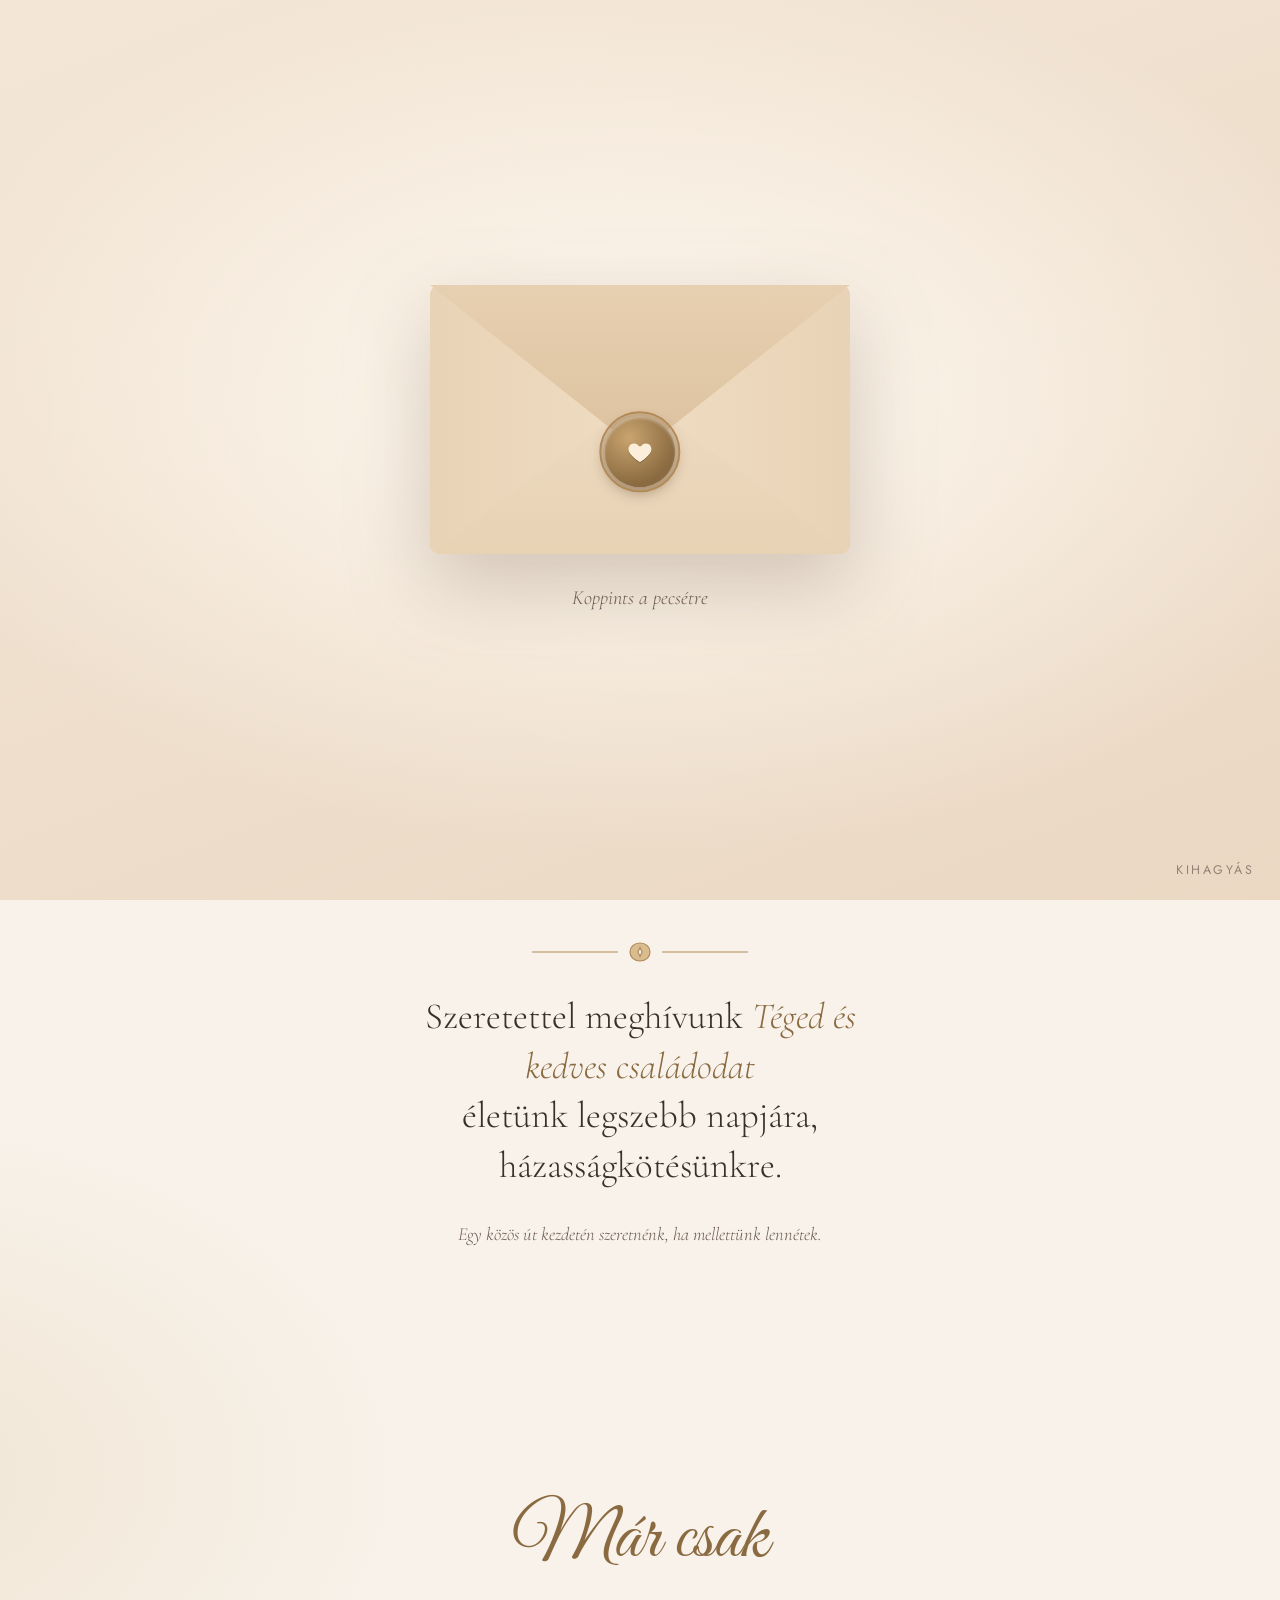
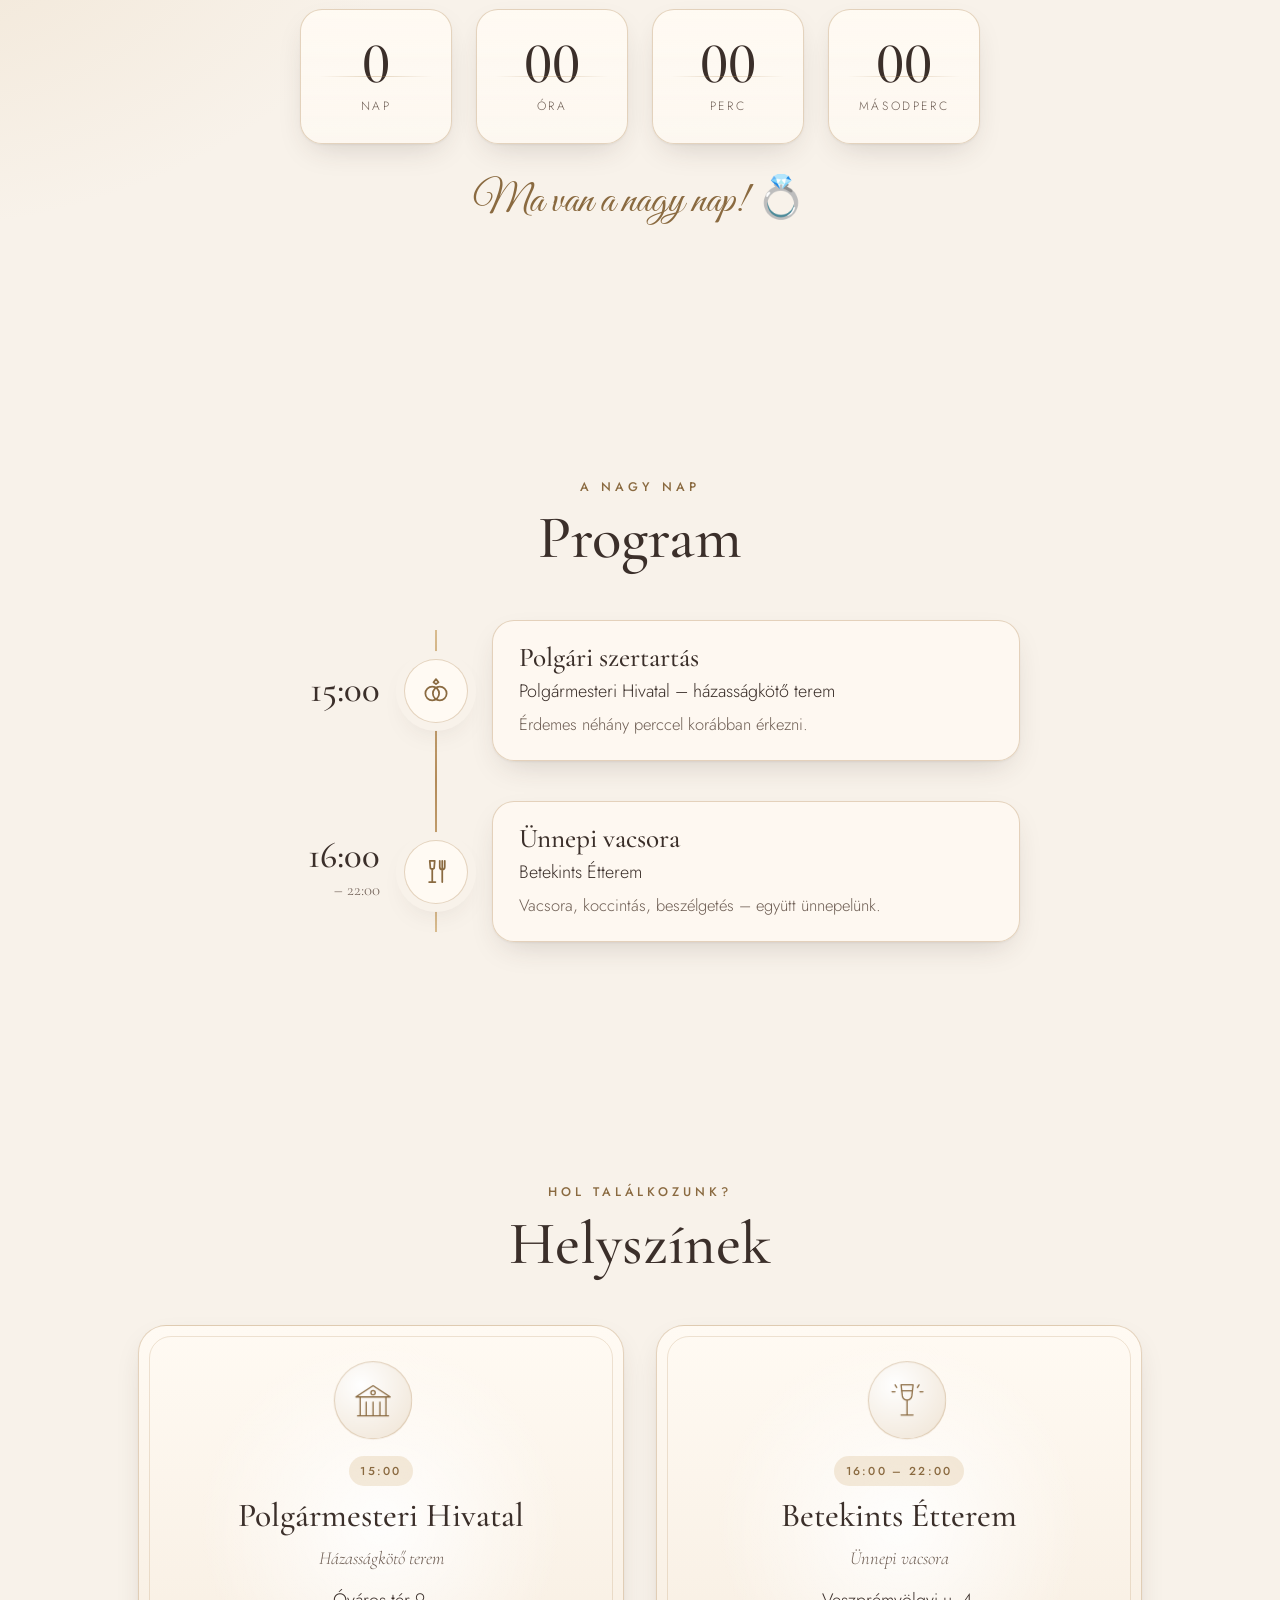
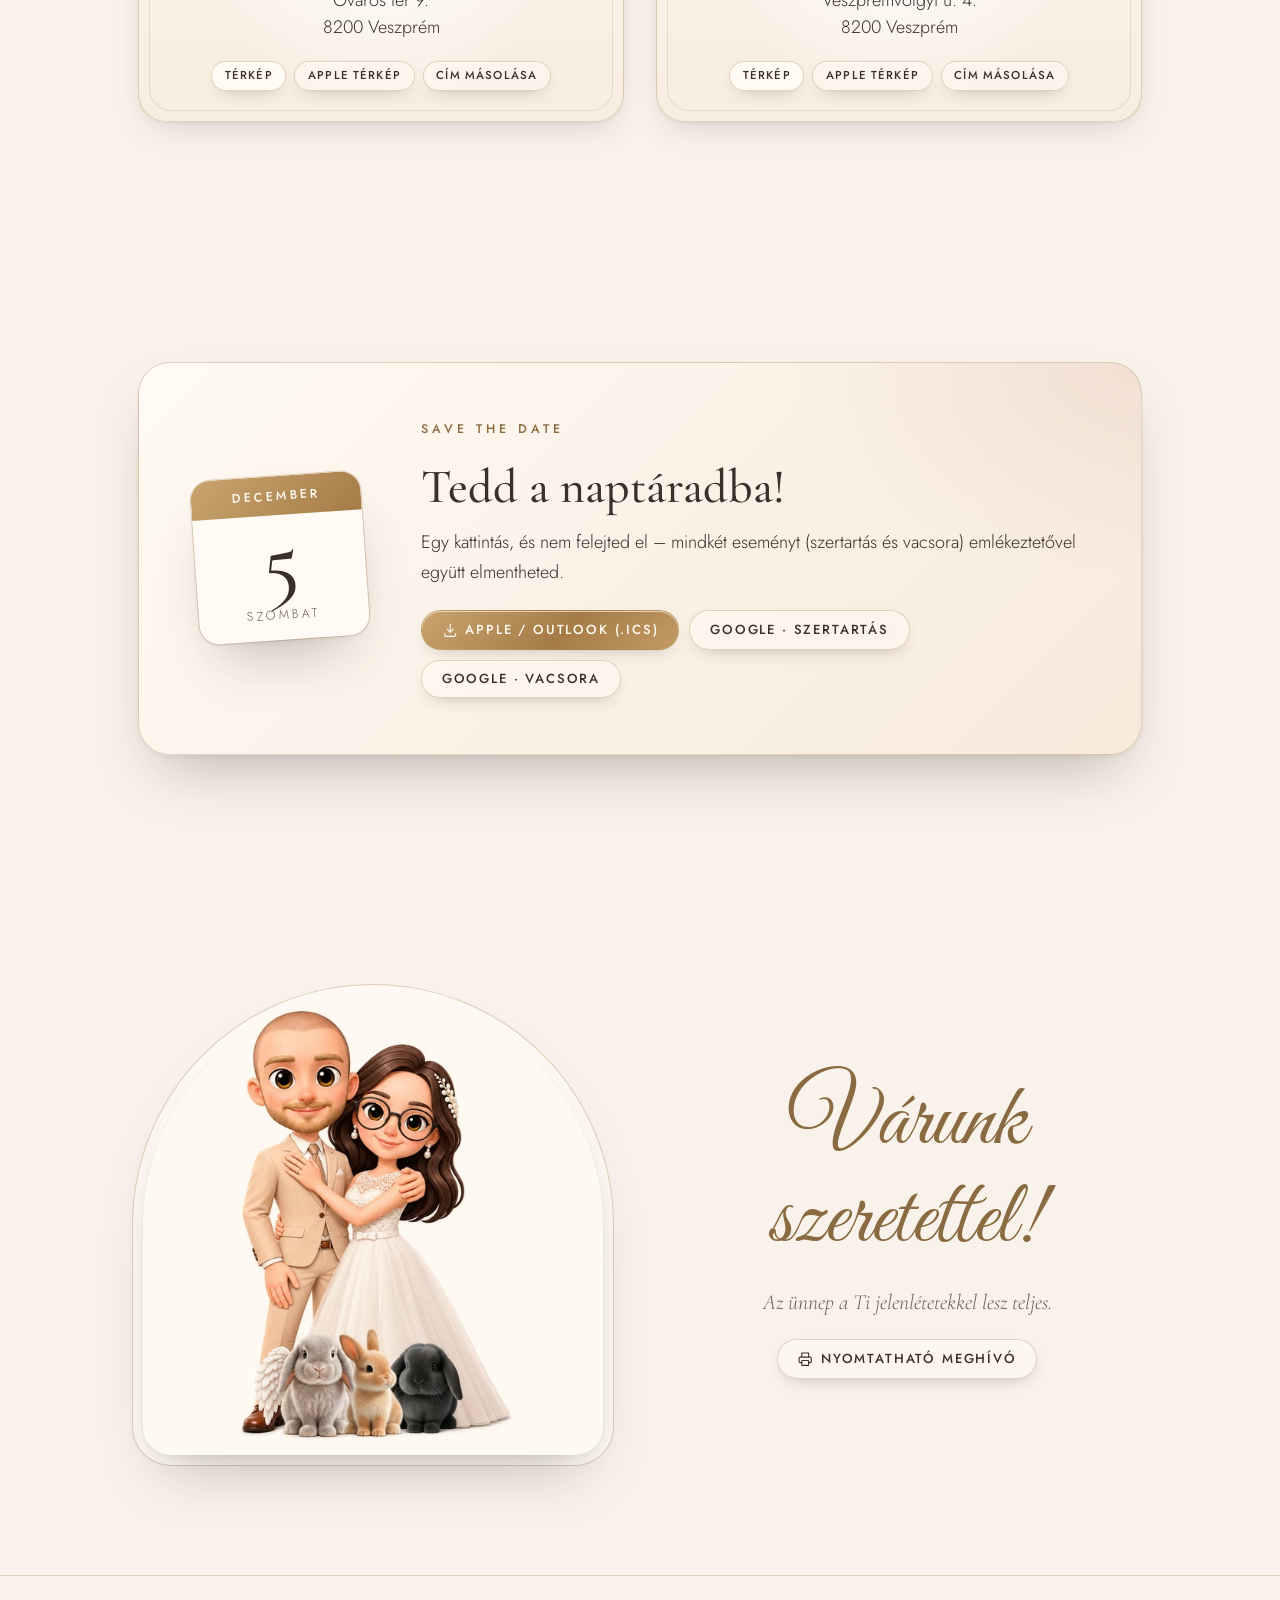
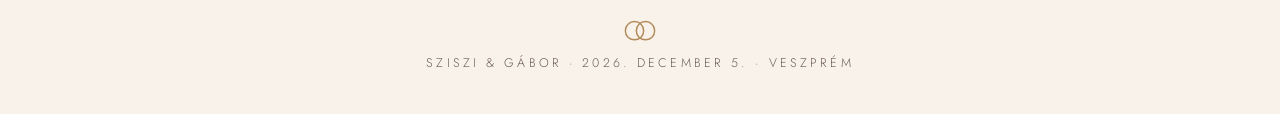
==== index.html @ d84accd1 "Nevek betűinek levágása javítva, gólya eltávolítva, új alcím a meghívó szöveg alatt Co-Authored-By: " ====
<!doctype html>
<html lang="hu">
<head>
  <meta charset="utf-8">
  <meta name="viewport" content="width=device-width, initial-scale=1, viewport-fit=cover">
  <title>Sziszi &amp; Gábor · Esküvő · 2026. december 5.</title>
  <meta name="description" content="Sziszi és Gábor összeházasodik! 2026. december 5., 15:00 · Veszprém, Polgármesteri Hivatal – utána vacsora a Betekints Étteremben.">
  <meta name="theme-color" content="#f8f2ea">
  <meta name="color-scheme" content="light">

  <!-- Link-előnézet (Messenger, WhatsApp, Viber…) -->
  <meta property="og:type" content="website">
  <meta property="og:locale" content="hu_HU">
  <meta property="og:title" content="Sziszi &amp; Gábor · Összeházasodunk! · 2026. december 5.">
  <meta property="og:description" content="15:00 polgári szertartás Veszprémben, 16:00-tól vacsora a Betekints Étteremben.">
  <meta property="og:url" content="https://95gabor.github.io/wedding/">
  <meta property="og:image" content="https://95gabor.github.io/wedding/assets/img/og-image.jpg">
  <meta property="og:image:width" content="1200">
  <meta property="og:image:height" content="630">
  <meta name="twitter:card" content="summary_large_image">

  <link rel="icon" href="assets/img/favicon.svg" type="image/svg+xml">
  <link rel="preconnect" href="https://fonts.googleapis.com">
  <link rel="preconnect" href="https://fonts.gstatic.com" crossorigin>
  <link rel="stylesheet" href="https://fonts.googleapis.com/css2?family=Cormorant+Garamond:ital,wght@0,400;0,500;0,600;1,400;1,500&family=Great+Vibes&family=Jost:wght@300;400;500&display=swap">
  <link rel="preload" as="image" type="image/avif" imagesrcset="assets/img/couple-480.avif 480w, assets/img/couple-900.avif 900w" imagesizes="(max-width: 800px) 70vw, 420px">
  <script>
    /* korai osztályok: villanásmentes intró */
    (() => {
      const d = document.documentElement;
      d.classList.add("js");
      let seen = null;
      try { seen = sessionStorage.getItem("intro-seen"); } catch {}
      const skip = seen || location.hash || new URLSearchParams(location.search).has("nointro") ||
        matchMedia("(prefers-reduced-motion: reduce)").matches;
      if (!skip) d.classList.add("show-intro");
    })();
  </script>
  <link rel="stylesheet" href="assets/css/style.css">
  <script src="assets/js/main.js" defer></script>
</head>
<body>
  <a class="skip-link" href="#main">Ugrás a tartalomra</a>

  <!-- ============ Boríték-intró ============ -->
  <div class="envelope-intro" id="intro" aria-hidden="true">
    <div class="envelope">
      <div class="envelope__back"></div>
      <div class="envelope__letter">
        <span class="envelope__letter-kicker">Meghívó</span>
        <span class="envelope__letter-date">2026 · 12 · 05</span>
      </div>
      <div class="envelope__front"></div>
      <div class="envelope__flap"></div>
      <button class="envelope__seal" type="button" id="open-envelope" tabindex="-1">
        <svg viewBox="0 0 24 24" aria-hidden="true"><path d="M12 21s-7.5-4.6-9.6-9.2C.9 8.4 3 4.5 6.7 4.5c2.2 0 3.6 1.2 4.3 2.4h2c.7-1.2 2.1-2.4 4.3-2.4 3.7 0 5.8 3.9 4.3 7.3C19.5 16.4 12 21 12 21z"/></svg>
        <span class="sr-only">Meghívó megnyitása</span>
      </button>
    </div>
    <p class="envelope-intro__hint">Koppints a pecsétre</p>
    <button class="envelope-intro__skip" type="button" id="skip-intro" tabindex="-1">Kihagyás</button>
  </div>

  <canvas class="snow" id="snow" aria-hidden="true"></canvas>

  <header class="topbar" id="topbar">
    <a class="topbar__brand" href="#top" aria-label="Vissza a tetejére">
      <svg viewBox="0 0 48 32" aria-hidden="true"><circle cx="18" cy="16" r="10"/><circle cx="30" cy="16" r="10"/></svg>
    </a>
    <nav class="topbar__nav" aria-label="Fő navigáció">
      <a href="#program">Program</a>
      <a href="#helyszinek">Helyszínek</a>
      <a href="#naptar">Naptár</a>
      <a href="nyomtathato.html" class="topbar__print">Nyomtatható</a>
    </nav>
  </header>

  <main id="main">
    <!-- ============ Hero ============ -->
    <section class="hero" id="top">
      <div class="hero__glow" aria-hidden="true"></div>
      <div class="hero__text">
        <p class="eyebrow hero__in" style="--d:0">Összeházasodunk!</p>
        <h1 class="hero__names">
          <span class="hero__name hero__in" style="--d:1">Sziszi</span>
          <span class="hero__amp hero__in" style="--d:2">&amp;</span>
          <span class="hero__name hero__in" style="--d:3">Gábor</span>
        </h1>
        <div class="hero__date hero__in" style="--d:4">
          <span>szombat</span>
          <strong>2026. december 5.</strong>
          <span>15:00 · Veszprém</span>
        </div>
        <div class="hero__actions hero__in" style="--d:5">
          <a class="btn btn--gold" href="#naptar">
            <svg viewBox="0 0 24 24" aria-hidden="true"><rect x="3" y="5" width="18" height="16" rx="2"/><path d="M3 10h18M8 3v4M16 3v4"/></svg>
            Naptárba
          </a>
          <a class="btn btn--ghost" href="#program">Részletek</a>
        </div>
      </div>
      <figure class="hero__art hero__in" style="--d:2">
        <div class="hero__halo" aria-hidden="true"></div>
        <picture>
          <source type="image/avif" srcset="assets/img/couple-480.avif 480w, assets/img/couple-900.avif 900w" sizes="(max-width: 800px) 70vw, 420px">
          <img src="assets/img/couple-480.webp" srcset="assets/img/couple-480.webp 480w, assets/img/couple-900.webp 900w" sizes="(max-width: 800px) 70vw, 420px" width="900" height="1415" alt="Sziszi és Gábor rajzolt alakja, egymást átölelve" fetchpriority="high">
        </picture>
      </figure>
      <a class="hero__scroll" href="#meghivo" aria-label="Görgess lejjebb"><span></span></a>
    </section>

    <!-- ============ Meghívó szöveg ============ -->
    <section class="section invite" id="meghivo">
      <div class="ornament reveal" aria-hidden="true">
        <svg viewBox="0 0 220 24"><path d="M2 12h86M132 12h86"/><path d="M110 3c-6 0-10 4-10 9s4 9 10 9 10-4 10-9-4-9-10-9zm0 4.5 2 4.5-2 4.5-2-4.5z"/></svg>
      </div>
      <p class="invite__lead reveal">
        Szeretettel meghívunk <em>Téged és kedves családodat</em><br>
        életünk legszebb napjára, házasságkötésünkre.
      </p>
      <p class="invite__quote reveal">Egy közös út kezdetén szeretnénk, ha mellettünk lennétek.</p>
    </section>

    <!-- ============ Visszaszámláló ============ -->
    <section class="section countdown-wrap" aria-labelledby="countdown-title">
      <h2 class="section__title reveal" id="countdown-title"><span class="script">Már csak</span></h2>
      <div class="countdown reveal" id="countdown" data-target="2026-12-05T15:00:00+01:00" role="timer" aria-live="off">
        <div class="countdown__unit"><span class="countdown__num" data-unit="days">--</span><span class="countdown__label">nap</span></div>
        <div class="countdown__unit"><span class="countdown__num" data-unit="hours">--</span><span class="countdown__label">óra</span></div>
        <div class="countdown__unit"><span class="countdown__num" data-unit="minutes">--</span><span class="countdown__label">perc</span></div>
        <div class="countdown__unit"><span class="countdown__num" data-unit="seconds">--</span><span class="countdown__label">másodperc</span></div>
      </div>
      <p class="countdown__done" id="countdown-done" hidden>Ma van a nagy nap! 💍</p>
    </section>

    <!-- ============ Program ============ -->
    <section class="section program" id="program" aria-labelledby="program-title">
      <p class="eyebrow reveal">A nagy nap</p>
      <h2 class="section__title reveal" id="program-title">Program</h2>

      <ol class="timeline">
        <li class="timeline__item reveal">
          <div class="timeline__time"><span>15:00</span></div>
          <div class="timeline__dot" aria-hidden="true">
            <svg viewBox="0 0 24 24"><circle cx="9" cy="14" r="5.5"/><circle cx="15" cy="14" r="5.5"/><path d="m10 5 2-2.5L14 5l-2 1.5z"/></svg>
          </div>
          <div class="timeline__card">
            <h3>Polgári szertartás</h3>
            <p>Polgármesteri Hivatal – házasságkötő terem</p>
            <p class="muted">Érdemes néhány perccel korábban érkezni.</p>
          </div>
        </li>
        <li class="timeline__item reveal">
          <div class="timeline__time"><span>16:00</span><small>– 22:00</small></div>
          <div class="timeline__dot" aria-hidden="true">
            <svg viewBox="0 0 24 24"><path d="M7 3h4l-.5 6a2.5 2.5 0 0 1-3 0zM9 9.5V20M6.5 20h5M17 3v17M15 3v5a2 2 0 0 0 4 0V3"/></svg>
          </div>
          <div class="timeline__card">
            <h3>Ünnepi vacsora</h3>
            <p>Betekints Étterem</p>
            <p class="muted">Vacsora, koccintás, beszélgetés – együtt ünnepelünk.</p>
          </div>
        </li>
      </ol>
    </section>

    <!-- ============ Helyszínek ============ -->
    <section class="section venues" id="helyszinek" aria-labelledby="venues-title">
      <p class="eyebrow reveal">Hol találkozunk?</p>
      <h2 class="section__title reveal" id="venues-title">Helyszínek</h2>

      <div class="venues__grid">
        <article class="venue reveal tilt">
          <div class="venue__icon" aria-hidden="true">
            <svg viewBox="0 0 48 48"><path d="M6 42h36M9 42V20M39 42V20M4 20 24 7l20 13zM16 42V26M24 42V26M32 42V26"/><circle cx="24" cy="15" r="2.5"/></svg>
          </div>
          <span class="venue__badge">15:00</span>
          <h3>Polgármesteri Hivatal</h3>
          <p class="venue__sub">Házasságkötő terem</p>
          <address>Óváros tér 9.<br>8200 Veszprém</address>
          <div class="venue__actions">
            <a class="btn btn--small" href="https://www.google.com/maps/search/?api=1&amp;query=Veszpr%C3%A9m%20Polg%C3%A1rmesteri%20Hivatal%2C%20%C3%93v%C3%A1ros%20t%C3%A9r%209" target="_blank" rel="noopener">Térkép</a>
            <a class="btn btn--small btn--ghost" href="https://maps.apple.com/?q=Polg%C3%A1rmesteri%20Hivatal&amp;address=%C3%93v%C3%A1ros%20t%C3%A9r%209%2C%208200%20Veszpr%C3%A9m" target="_blank" rel="noopener">Apple Térkép</a>
            <button class="btn btn--small btn--ghost copy" type="button" data-copy="Óváros tér 9., 8200 Veszprém">Cím másolása</button>
          </div>
        </article>

        <article class="venue reveal tilt">
          <div class="venue__icon" aria-hidden="true">
            <svg viewBox="0 0 48 48"><path d="M17 6h14l-1.5 13a5.6 5.6 0 0 1-11 0zM24 24.5V40M17 41h14"/><path d="M18.4 13h11.2"/><path d="M36 9l2-3M39 14h3.5M10 14H6.5M12 9l-2-3"/></svg>
          </div>
          <span class="venue__badge">16:00 – 22:00</span>
          <h3>Betekints Étterem</h3>
          <p class="venue__sub">Ünnepi vacsora</p>
          <address>Veszprémvölgyi u. 4.<br>8200 Veszprém</address>
          <div class="venue__actions">
            <a class="btn btn--small" href="https://www.google.com/maps/search/?api=1&amp;query=Betekints%20%C3%89tterem%2C%20Veszpr%C3%A9mv%C3%B6lgyi%20u.%204%2C%20Veszpr%C3%A9m" target="_blank" rel="noopener">Térkép</a>
            <a class="btn btn--small btn--ghost" href="https://maps.apple.com/?q=Betekints%20%C3%89tterem&amp;address=Veszpr%C3%A9mv%C3%B6lgyi%20u.%204%2C%208200%20Veszpr%C3%A9m" target="_blank" rel="noopener">Apple Térkép</a>
            <button class="btn btn--small btn--ghost copy" type="button" data-copy="Veszprémvölgyi u. 4., 8200 Veszprém">Cím másolása</button>
          </div>
        </article>
      </div>
    </section>

    <!-- ============ Naptár ============ -->
    <section class="section calendar" id="naptar" aria-labelledby="cal-title">
      <div class="calendar__card reveal">
        <div class="calendar__date" aria-hidden="true">
          <span class="calendar__month">December</span>
          <span class="calendar__day">5</span>
          <span class="calendar__weekday">szombat</span>
        </div>
        <div class="calendar__body">
          <p class="eyebrow">Save the date</p>
          <h2 class="section__title" id="cal-title">Tedd a naptáradba!</h2>
          <p>Egy kattintás, és nem felejted el – mindkét eseményt (szertartás és vacsora) emlékeztetővel együtt elmentheted.</p>
          <div class="calendar__actions">
            <a class="btn btn--gold" href="eskuvo.ics" download="eskuvo-2026-12-05.ics">
              <svg viewBox="0 0 24 24" aria-hidden="true"><path d="M12 3v12m0 0-4.5-4.5M12 15l4.5-4.5M4 17v2a2 2 0 0 0 2 2h12a2 2 0 0 0 2-2v-2"/></svg>
              Apple / Outlook (.ics)
            </a>
            <a class="btn btn--ghost" target="_blank" rel="noopener" href="https://calendar.google.com/calendar/render?action=TEMPLATE&amp;text=Sziszi+%26+G%C3%A1bor+esk%C3%BCv%C5%91je+%E2%80%93+polg%C3%A1ri+szertart%C3%A1s&amp;dates=20261205T140000Z%2F20261205T150000Z&amp;location=Polg%C3%A1rmesteri+Hivatal+%E2%80%93+h%C3%A1zass%C3%A1gk%C3%B6t%C5%91+terem%2C+%C3%93v%C3%A1ros+t%C3%A9r+9.%2C+8200+Veszpr%C3%A9m&amp;details=Polg%C3%A1ri+szertart%C3%A1s+a+veszpr%C3%A9mi+Polg%C3%A1rmesteri+Hivatal+h%C3%A1zass%C3%A1gk%C3%B6t%C5%91+term%C3%A9ben.+Ut%C3%A1na+vacsora+a+Betekints+%C3%89tteremben.&amp;ctz=Europe%2FBudapest">
              Google · szertartás
            </a>
            <a class="btn btn--ghost" target="_blank" rel="noopener" href="https://calendar.google.com/calendar/render?action=TEMPLATE&amp;text=Sziszi+%26+G%C3%A1bor+esk%C3%BCv%C5%91je+%E2%80%93+vacsora+%28Betekints+%C3%89tterem%29&amp;dates=20261205T150000Z%2F20261205T210000Z&amp;location=Betekints+%C3%89tterem%2C+Veszpr%C3%A9mv%C3%B6lgyi+u.+4.%2C+8200+Veszpr%C3%A9m&amp;details=%C3%9Cnnepi+vacsora+16%3A00-t%C3%B3l+22%3A00-ig.&amp;ctz=Europe%2FBudapest">
              Google · vacsora
            </a>
          </div>
        </div>
      </div>
    </section>

    <!-- ============ Zárás ============ -->
    <section class="section closing" aria-labelledby="closing-title">
      <figure class="closing__art reveal">
        <picture>
          <source type="image/avif" srcset="assets/img/family-600.avif 600w, assets/img/family-1000.avif 1000w" sizes="(max-width: 700px) 86vw, 460px">
          <img src="assets/img/family-600.webp" srcset="assets/img/family-600.webp 600w, assets/img/family-1000.webp 1000w" sizes="(max-width: 700px) 86vw, 460px" width="1000" height="1000" alt="Sziszi és Gábor a nyuszikkal" loading="lazy">
        </picture>
      </figure>
      <div class="closing__text">
        <h2 class="closing__title reveal" id="closing-title"><span class="script">Várunk szeretettel!</span></h2>
        <p class="reveal">Az ünnep a Ti jelenlétetekkel lesz teljes.</p>
        <a class="btn btn--ghost reveal" href="nyomtathato.html">
          <svg viewBox="0 0 24 24" aria-hidden="true"><path d="M7 9V3h10v6M7 17H5a2 2 0 0 1-2-2v-4a2 2 0 0 1 2-2h14a2 2 0 0 1 2 2v4a2 2 0 0 1-2 2h-2"/><rect x="7" y="14" width="10" height="7" rx="1"/></svg>
          Nyomtatható meghívó
        </a>
      </div>
    </section>
  </main>

  <footer class="footer">
    <svg viewBox="0 0 48 32" aria-hidden="true"><circle cx="18" cy="16" r="10"/><circle cx="30" cy="16" r="10"/></svg>
    <p>Sziszi &amp; Gábor · 2026. december 5. · Veszprém</p>
  </footer>

  <div class="toast" id="toast" role="status" aria-live="polite"></div>
</body>
</html>
---- assets/css/style.css ----
/* ==========================================================================
   Esküvői meghívó – fő stíluslap
   ========================================================================== */

@view-transition { navigation: auto; }

:root {
  --paper: #f8f2ea;
  --paper-2: #fffaf3;
  --paper-3: #efe3d3;
  --ink: #3b2f2a;
  --ink-soft: #6e5e54;
  --gold: #b38b59;
  --gold-2: #d9bc8f;
  --gold-deep: #8a6a40;
  --blush: #ecd3c6;
  --sage: #7d927f;
  --line: color-mix(in oklab, var(--gold) 35%, transparent);
  --shadow: 0 1px 2px rgb(59 47 42 / .06), 0 12px 32px -12px rgb(59 47 42 / .22);
  --shadow-lg: 0 2px 4px rgb(59 47 42 / .05), 0 30px 60px -24px rgb(59 47 42 / .35);

  --font-serif: "Cormorant Garamond", "Cormorant", Georgia, "Times New Roman", serif;
  --font-script: "Great Vibes", "Segoe Script", cursive;
  --font-sans: "Jost", system-ui, -apple-system, "Segoe UI", sans-serif;

  --ease: cubic-bezier(.22, 1, .36, 1);
  --ease-spring: cubic-bezier(.34, 1.56, .64, 1);
  --radius: 22px;
  --gutter: clamp(16px, 5vw, 48px);

  color-scheme: light;
}

*, *::before, *::after { box-sizing: border-box; }

html {
  scroll-behavior: smooth;
  overflow-x: clip;
  scroll-padding-top: 80px;
  -webkit-text-size-adjust: 100%;
  text-size-adjust: 100%;
}

body {
  margin: 0;
  min-height: 100svh;
  background:
    radial-gradient(1200px 700px at 85% -10%, rgb(236 211 198 / .55), transparent 60%),
    radial-gradient(900px 600px at -10% 30%, rgb(217 188 143 / .25), transparent 60%),
    var(--paper);
  color: var(--ink);
  font-family: var(--font-sans);
  font-weight: 300;
  font-size: clamp(1rem, .95rem + .25vw, 1.125rem);
  line-height: 1.65;
  overflow-x: clip;
  -webkit-font-smoothing: antialiased;
}

/* finom papírtextúra */
body::before {
  content: "";
  position: fixed;
  inset: 0;
  z-index: 0;
  pointer-events: none;
  opacity: .35;
  background-image: url("data:image/svg+xml,%3Csvg xmlns='http://www.w3.org/2000/svg' width='160' height='160'%3E%3Cfilter id='n'%3E%3CfeTurbulence type='fractalNoise' baseFrequency='.8' numOctaves='3' stitchTiles='stitch'/%3E%3CfeColorMatrix values='0 0 0 0 .55 0 0 0 0 .45 0 0 0 0 .35 0 0 0 .08 0'/%3E%3C/filter%3E%3Crect width='100%25' height='100%25' filter='url(%23n)'/%3E%3C/svg%3E");
}

img { display: block; max-width: 100%; height: auto; }
svg { display: block; }
a { color: inherit; }
h1, h2, h3 { font-family: var(--font-serif); font-weight: 500; line-height: 1.1; margin: 0; text-wrap: balance; }
p { margin: 0; text-wrap: pretty; }
address { font-style: normal; }

.sr-only {
  position: absolute; width: 1px; height: 1px; padding: 0; margin: -1px;
  overflow: hidden; clip: rect(0 0 0 0); white-space: nowrap; border: 0;
}

.skip-link {
  position: fixed; left: 16px; top: -60px; z-index: 100;
  padding: .6em 1em; border-radius: 999px;
  background: var(--ink); color: var(--paper); text-decoration: none;
  transition: top .3s var(--ease);
}
.skip-link:focus { top: 16px; }

:focus-visible { outline: 2px solid var(--gold); outline-offset: 3px; border-radius: 6px; }

::selection { background: var(--blush); color: var(--ink); }

main, .footer { position: relative; z-index: 1; }

.eyebrow {
  font-family: var(--font-sans);
  font-weight: 500;
  font-size: .78rem;
  letter-spacing: .32em;
  text-transform: uppercase;
  color: var(--gold-deep);
}

.script { font-family: var(--font-script); font-weight: 400; }

.muted { color: var(--ink-soft); font-size: .92em; }

/* ---------- Gombok ---------- */
.btn {
  --bg: var(--paper-2);
  --fg: var(--ink);
  --bd: var(--line);
  position: relative;
  isolation: isolate;
  display: inline-flex;
  align-items: center;
  justify-content: center;
  gap: .55em;
  padding: .85em 1.5em;
  border-radius: 999px;
  border: 1px solid var(--bd);
  background: var(--bg);
  color: var(--fg);
  font: 500 .82rem/1 var(--font-sans);
  letter-spacing: .14em;
  text-transform: uppercase;
  text-decoration: none;
  cursor: pointer;
  overflow: hidden;
  box-shadow: 0 1px 0 rgb(255 255 255 / .6) inset, 0 6px 18px -10px rgb(59 47 42 / .45);
  transition: transform .45s var(--ease), box-shadow .45s var(--ease), background-color .3s, color .3s, border-color .3s;
  -webkit-tap-highlight-color: transparent;
}
.btn svg { width: 1.25em; height: 1.25em; fill: none; stroke: currentColor; stroke-width: 1.6; stroke-linecap: round; stroke-linejoin: round; }
.btn::after { /* fényvillanás */
  content: "";
  position: absolute; inset: 0; z-index: -1;
  background: linear-gradient(110deg, transparent 30%, rgb(255 255 255 / .65) 50%, transparent 70%);
  translate: -110% 0;
  transition: translate .8s var(--ease);
}
.btn:hover { transform: translateY(-2px); box-shadow: 0 1px 0 rgb(255 255 255 / .6) inset, 0 14px 28px -12px rgb(59 47 42 / .5); }
.btn:hover::after { translate: 110% 0; }
.btn:active { transform: translateY(0) scale(.98); }

.btn--gold {
  --bg: linear-gradient(135deg, #c9a46f, #a57c47 55%, #c29a63);
  --fg: #fffaf2;
  --bd: transparent;
  background: var(--bg);
}
.btn--ghost { --bg: rgb(255 250 243 / .55); backdrop-filter: blur(6px); }
.btn--small { padding: .7em 1.1em; font-size: .72rem; letter-spacing: .1em; }

/* ==========================================================================
   Boríték-intró
   ========================================================================== */
.envelope-intro { display: none; }

.show-intro .envelope-intro {
  position: fixed;
  inset: 0;
  z-index: 50;
  display: grid;
  place-items: center;
  align-content: center;
  gap: 28px;
  padding: 24px;
  background:
    radial-gradient(60% 50% at 50% 45%, rgb(255 250 243 / 1), transparent),
    linear-gradient(160deg, #f3e6d6, #ead8c3);
  transition: opacity .9s var(--ease), visibility .9s, scale .9s var(--ease);
}
.show-intro body { overflow: hidden; }
.intro-done .envelope-intro { opacity: 0; visibility: hidden; scale: 1.08; pointer-events: none; }
.intro-done body { overflow: auto; }

.envelope {
  --w: min(84vw, 420px);
  --h: calc(var(--w) * .64);
  position: relative;
  width: var(--w);
  height: var(--h);
  perspective: 1200px;
  animation: envelope-float 4s ease-in-out infinite;
  filter: drop-shadow(0 30px 40px rgb(90 64 40 / .25));
}
.envelope > * { position: absolute; inset: 0; }

.envelope__back { background: linear-gradient(#e4cdb0, #dcc19f); border-radius: 10px; }

.envelope__letter {
  inset: 8px 14px auto;
  height: calc(var(--h) - 16px);
  border-radius: 6px;
  background: var(--paper-2);
  display: grid;
  place-content: center;
  text-align: center;
  gap: 4px;
  box-shadow: 0 0 0 1px var(--line) inset, 0 0 0 7px var(--paper-2) inset, 0 0 0 8px var(--line) inset;
  transition: transform 1s var(--ease) .55s;
  z-index: 1;
}
.envelope__letter-kicker { font-family: var(--font-script); font-size: calc(var(--w) * .12); color: var(--gold-deep); line-height: 1; }
.envelope__letter-date { font: 500 .7rem/1 var(--font-sans); letter-spacing: .35em; color: var(--ink-soft); }

.envelope__front {
  z-index: 2;
  border-radius: 10px;
  clip-path: polygon(0 0, 50% 58%, 100% 0, 100% 100%, 0 100%);
  background: linear-gradient(90deg, #e9d3b6, #efdcc2 50%, #e9d3b6);
}
.envelope__front::after {
  content: "";
  position: absolute; inset: 0;
  border-radius: 10px;
  clip-path: polygon(0 100%, 50% 42%, 100% 100%);
  background: linear-gradient(#f1e0c8, #e8d2b4);
}

.envelope__flap {
  z-index: 3;
  height: 62%;
  transform-origin: top center;
  clip-path: polygon(0 0, 100% 0, 50% 100%);
  background: linear-gradient(#e7d0b1, #dcc19e);
  transition: transform .8s var(--ease), z-index 0s .4s;
}

.envelope__seal {
  position: absolute;
  inset: auto;
  z-index: 4;
  left: 50%;
  top: 62%;
  width: calc(var(--w) * .17);
  aspect-ratio: 1;
  translate: -50% -50%;
  border: 0;
  border-radius: 50%;
  display: grid;
  place-items: center;
  cursor: pointer;
  background: radial-gradient(circle at 35% 30%, #c9a46f, #8a6a40 70%);
  box-shadow: 0 0 0 4px rgb(138 106 64 / .25), 0 6px 14px rgb(60 40 20 / .35), inset 0 2px 3px rgb(255 255 255 / .35);
  transition: transform .5s var(--ease-spring), opacity .4s;
  animation: seal-pulse 2.4s ease-in-out infinite;
}
.envelope__seal svg { width: 46%; fill: #fbeedb; filter: drop-shadow(0 1px 0 rgb(0 0 0 / .25)); }
.envelope__seal:hover { transform: scale(1.08) rotate(-6deg); }

.envelope-intro__hint {
  font-family: var(--font-serif);
  font-style: italic;
  font-size: 1.25rem;
  color: var(--ink-soft);
  animation: hint 2.4s ease-in-out infinite;
}
.envelope-intro__skip {
  position: absolute; right: 20px; bottom: max(20px, env(safe-area-inset-bottom));
  border: 0; background: none; cursor: pointer;
  font: 400 .78rem var(--font-sans); letter-spacing: .2em; text-transform: uppercase;
  color: var(--ink-soft); opacity: .7;
}
.envelope-intro__skip:hover { opacity: 1; }

/* nyitás */
.is-opening .envelope { animation: none; }
.is-opening .envelope__seal { opacity: 0; transform: scale(.4) rotate(30deg); }
.is-opening .envelope__flap { transform: rotateX(180deg); z-index: 0; }
.is-opening .envelope__letter { transform: translateY(-58%); }
.is-opening .envelope-intro__hint { opacity: 0; transition: opacity .3s; animation: none; }

@keyframes envelope-float { 50% { translate: 0 -8px; } }
@keyframes seal-pulse { 50% { box-shadow: 0 0 0 10px rgb(138 106 64 / .08), 0 6px 14px rgb(60 40 20 / .35), inset 0 2px 3px rgb(255 255 255 / .35); } }
@keyframes hint { 50% { opacity: .45; } }

/* ==========================================================================
   Hó / aranypor
   ========================================================================== */
.snow {
  position: fixed;
  inset: 0;
  z-index: 0;
  width: 100%;
  height: 100%;
  pointer-events: none;
}

/* ==========================================================================
   Felső sáv
   ========================================================================== */
.topbar {
  position: fixed;
  inset: 0 0 auto;
  z-index: 20;
  display: flex;
  align-items: center;
  justify-content: space-between;
  gap: 16px;
  padding: 14px var(--gutter);
  padding-top: max(14px, env(safe-area-inset-top));
  transition: background-color .5s var(--ease), box-shadow .5s var(--ease), padding .5s var(--ease), translate .5s var(--ease);
}
.topbar.is-scrolled {
  background: rgb(248 242 234 / .78);
  backdrop-filter: blur(14px) saturate(1.2);
  -webkit-backdrop-filter: blur(14px) saturate(1.2);
  box-shadow: 0 1px 0 var(--line);
  padding-block: 10px;
}
.topbar.is-hidden { translate: 0 -110%; }

.topbar__brand svg { width: 40px; fill: none; stroke: var(--gold); stroke-width: 2; transition: transform .6s var(--ease); }
.topbar__brand:hover svg { transform: rotate(-12deg) scale(1.08); }

.topbar__nav { display: flex; gap: clamp(12px, 3vw, 32px); }
.topbar__nav a {
  position: relative;
  font-size: .74rem;
  font-weight: 500;
  letter-spacing: .18em;
  text-transform: uppercase;
  text-decoration: none;
  color: var(--ink-soft);
  padding-block: 6px;
  transition: color .3s;
}
.topbar__nav a::after {
  content: "";
  position: absolute; left: 0; right: 0; bottom: 0;
  height: 1px; background: var(--gold);
  scale: 0 1; transform-origin: right;
  transition: scale .5s var(--ease);
}
.topbar__nav a:hover, .topbar__nav a.is-active { color: var(--ink); }
.topbar__nav a:hover::after, .topbar__nav a.is-active::after { scale: 1 1; transform-origin: left; }
.topbar__print { color: var(--gold-deep) !important; }

/* ==========================================================================
   Hero
   ========================================================================== */
.hero {
  overflow-x: clip;
  position: relative;
  min-height: 100svh;
  display: grid;
  grid-template-columns: 1.05fr .95fr;
  align-items: center;
  gap: clamp(16px, 4vw, 64px);
  padding: 110px var(--gutter) 90px;
  max-width: 1200px;
  margin-inline: auto;
}

.hero__glow {
  position: absolute;
  inset: 10% -10% auto auto;
  width: 60vmax; aspect-ratio: 1;
  border-radius: 50%;
  background: radial-gradient(circle, rgb(255 250 243 / .9), transparent 65%);
  pointer-events: none;
  z-index: -1;
}

.hero__text { text-align: center; display: grid; justify-items: center; gap: 22px; }

.hero__names {
  display: grid;
  justify-items: center;
  font-family: var(--font-script);
  font-weight: 400;
  font-size: clamp(3.4rem, 2.2rem + 6vw, 7.2rem);
  line-height: .95;
  color: var(--ink);
}
.hero__name {
  background: linear-gradient(100deg, var(--ink) 0 40%, var(--gold) 50%, var(--ink) 60% 100%) 0 0 / 300% 100%;
  -webkit-background-clip: text;
  background-clip: text;
  color: transparent;
  padding: .32em .3em .22em;
  margin-block: -.22em -.12em;
}
.intro-done .hero__name, html:not(.show-intro) .hero__name { animation: rise 1.2s var(--ease) both, shimmer 7s ease-in-out 1.8s infinite; animation-delay: calc(var(--d) * 140ms + 150ms), 2.5s; }

.hero__amp {
  font-family: var(--font-serif);
  font-style: italic;
  font-size: .5em;
  color: var(--gold);
  margin-block: -.05em;
}

.hero__date {
  display: grid;
  justify-items: center;
  gap: 2px;
  padding: 14px 28px;
  border-block: 1px solid var(--line);
  font-family: var(--font-serif);
}
.hero__date span { font-size: .78rem; letter-spacing: .32em; text-transform: uppercase; font-family: var(--font-sans); color: var(--ink-soft); }
.hero__date strong { font-weight: 500; font-size: clamp(1.6rem, 1.2rem + 1.4vw, 2.3rem); letter-spacing: .02em; }

.hero__actions { display: flex; flex-wrap: wrap; justify-content: center; gap: 12px; }

.hero__art {
  position: relative;
  margin: 0;
  justify-self: center;
  width: min(100%, 420px);
}
.hero__art img {
  position: relative;
  filter: drop-shadow(0 30px 30px rgb(90 64 40 / .22));
  animation: float 7s ease-in-out infinite;
  transform-origin: 50% 100%;
}
.hero__halo {
  position: absolute;
  inset: 8% -6% 4%;
  border-radius: 999px 999px 40% 40%;
  background:
    radial-gradient(circle at 50% 30%, rgb(255 255 255 / .95), rgb(255 250 243 / 0) 60%),
    conic-gradient(from 180deg, rgb(217 188 143 / .45), rgb(236 211 198 / .5), rgb(217 188 143 / .45));
  filter: blur(18px);
  animation: halo 12s linear infinite;
}

.hero__scroll {
  position: absolute;
  left: 50%; bottom: 26px;
  translate: -50% 0;
  width: 26px; height: 42px;
  border: 1.5px solid var(--gold);
  border-radius: 20px;
  opacity: .8;
}
.hero__scroll span {
  position: absolute; left: 50%; top: 8px;
  width: 3px; height: 8px; margin-left: -1.5px;
  border-radius: 2px; background: var(--gold);
  animation: scroll-dot 2s var(--ease) infinite;
}

/* belépő animáció */
.hero__in { animation: rise 1.2s var(--ease) both; animation-delay: calc(var(--d) * 140ms + 150ms); }
.show-intro:not(.intro-done) .hero__in { animation-play-state: paused; }

@keyframes rise { from { opacity: 0; translate: 0 34px; filter: blur(8px); } }
@keyframes shimmer { 0%, 70% { background-position: 100% 0; } 100% { background-position: 0 0; } }
@keyframes float { 50% { transform: translateY(-12px) rotate(.6deg); } }
@keyframes halo { to { rotate: 360deg; } }
@keyframes scroll-dot { 0% { opacity: 0; translate: 0 0; } 30% { opacity: 1; } 100% { opacity: 0; translate: 0 14px; } }

/* ==========================================================================
   Szekciók
   ========================================================================== */
.section {
  position: relative;
  max-width: 1100px;
  margin-inline: auto;
  padding: clamp(64px, 10vw, 120px) var(--gutter);
  text-align: center;
}
.section__title { font-size: clamp(2.3rem, 1.6rem + 3vw, 3.8rem); margin-top: 8px; }
.section__title .script { font-size: 1.25em; color: var(--gold-deep); }

/* görgetésre megjelenés */
.js .reveal {
  opacity: 0;
  translate: 0 40px;
  filter: blur(6px);
  transition: opacity 1s var(--ease), translate 1.1s var(--ease), filter 1s var(--ease);
  transition-delay: var(--rd, 0ms);
}
.js .reveal.is-visible { opacity: 1; translate: 0 0; filter: none; }
.js .venue.reveal { transition: transform .6s var(--ease), box-shadow .6s var(--ease), opacity 1s var(--ease) var(--rd, 0ms), translate 1.1s var(--ease) var(--rd, 0ms), filter 1s var(--ease) var(--rd, 0ms); }

/* ---------- Meghívó szöveg ---------- */
.invite { display: grid; justify-items: center; gap: 28px; padding-top: 40px; }
.ornament svg { width: min(220px, 60vw); fill: none; stroke: var(--gold); stroke-width: 1.2; }
.ornament svg path:last-child { fill: var(--gold-2); }
.js .ornament path:first-child { stroke-dasharray: 220; stroke-dashoffset: 220; transition: stroke-dashoffset 2s var(--ease) .2s; }
.js .ornament.is-visible path:first-child { stroke-dashoffset: 0; }
.invite__lead {
  max-width: 34ch;
  font-family: var(--font-serif);
  font-size: clamp(1.5rem, 1.1rem + 1.6vw, 2.3rem);
  line-height: 1.35;
}
.invite__lead em { color: var(--gold-deep); }
.invite__quote { font-family: var(--font-serif); font-style: italic; font-size: 1.15rem; color: var(--ink-soft); }

/* ---------- Visszaszámláló ---------- */
.countdown {
  display: grid;
  grid-template-columns: repeat(4, minmax(0, 1fr));
  gap: clamp(8px, 2.5vw, 24px);
  max-width: 680px;
  margin: 28px auto 0;
}
.countdown__unit {
  position: relative;
  display: grid;
  gap: 4px;
  padding: clamp(14px, 3vw, 26px) 6px;
  border-radius: var(--radius);
  background: linear-gradient(180deg, rgb(255 250 243 / .95), rgb(255 250 243 / .7));
  border: 1px solid var(--line);
  box-shadow: var(--shadow);
  overflow: hidden;
}
.countdown__unit::before {
  content: "";
  position: absolute; left: 12%; right: 12%; top: 50%;
  height: 1px;
  background: linear-gradient(90deg, transparent, var(--line), transparent);
}
.countdown__num {
  font-family: var(--font-serif);
  font-weight: 500;
  font-size: clamp(2rem, 1.2rem + 4vw, 3.6rem);
  line-height: 1;
  font-variant-numeric: tabular-nums lining-nums;
  color: var(--ink);
  display: inline-block;
}
.countdown__num.tick { animation: tick .6s var(--ease); }
.countdown__label { font-size: clamp(.6rem, .55rem + .3vw, .75rem); letter-spacing: .22em; text-transform: uppercase; color: var(--ink-soft); }
.countdown__done { margin-top: 24px; font-family: var(--font-script); font-size: 2.6rem; color: var(--gold-deep); }
@keyframes tick { from { opacity: 0; transform: translateY(-45%) rotateX(70deg); } }

/* ---------- Program / idővonal ---------- */
.timeline {
  --dot: 64px;
  position: relative;
  list-style: none;
  margin: 48px auto 0;
  padding: 0;
  max-width: 760px;
  display: grid;
  gap: 40px;
  text-align: left;
}
.timeline::before {
  content: "";
  position: absolute;
  top: 10px; bottom: 10px;
  left: calc(120px + 24px + var(--dot) / 2);
  width: 2px;
  margin-left: -1px;
  background: linear-gradient(var(--gold-2), var(--gold), var(--gold-2));
  transform-origin: top;
}
@supports (animation-timeline: view()) {
  .timeline::before {
    animation: draw linear both;
    animation-timeline: view();
    animation-range: entry 10% cover 55%;
  }
}
@keyframes draw { from { scale: 1 0; } }

.timeline__item {
  display: grid;
  grid-template-columns: 120px var(--dot) 1fr;
  align-items: center;
  gap: 24px;
}
.timeline__time { text-align: right; font-family: var(--font-serif); }
.timeline__time span { display: block; font-size: 2.3rem; font-weight: 500; line-height: 1; }
.timeline__time small { font-size: 1.05rem; color: var(--ink-soft); }
.timeline__dot {
  position: relative;
  z-index: 1;
  width: var(--dot); aspect-ratio: 1;
  display: grid; place-items: center;
  border-radius: 50%;
  background: var(--paper-2);
  border: 1px solid var(--line);
  box-shadow: 0 0 0 8px var(--paper), var(--shadow);
}
.timeline__dot svg { width: 30px; fill: none; stroke: var(--gold-deep); stroke-width: 1.4; stroke-linecap: round; stroke-linejoin: round; }
.timeline__item.is-visible .timeline__dot { animation: pop .8s var(--ease-spring) .2s both; }
@keyframes pop { from { scale: .3; opacity: 0; } }

.timeline__card {
  padding: 22px 26px;
  border-radius: var(--radius);
  background: rgb(255 250 243 / .85);
  border: 1px solid var(--line);
  box-shadow: var(--shadow);
  display: grid;
  gap: 4px;
  transition: transform .5s var(--ease), box-shadow .5s var(--ease);
}
.timeline__card:hover { transform: translateX(6px); box-shadow: var(--shadow-lg); }
.timeline__card h3 { font-size: 1.7rem; }

/* ---------- Helyszínek ---------- */
.venues__grid {
  display: grid;
  grid-template-columns: repeat(2, minmax(0, 1fr));
  gap: clamp(18px, 3vw, 32px);
  margin-top: 48px;
  perspective: 1000px;
}
.venue {
  --rx: 0deg; --ry: 0deg; --mx: 50%; --my: 50%;
  position: relative;
  display: grid;
  justify-items: center;
  gap: 8px;
  padding: 40px 28px 30px;
  border-radius: calc(var(--radius) + 6px);
  background:
    radial-gradient(400px circle at var(--mx) var(--my), rgb(255 255 255 / .9), transparent 45%),
    linear-gradient(180deg, var(--paper-2), #f7ede0);
  border: 1px solid var(--line);
  box-shadow: var(--shadow);
  transform: rotateX(var(--rx)) rotateY(var(--ry));
  transform-style: preserve-3d;
  transition: transform .6s var(--ease), box-shadow .6s var(--ease), opacity 1s var(--ease), translate 1.1s var(--ease), filter 1s var(--ease);
}
.venue:hover { box-shadow: var(--shadow-lg); }
.venue::before { /* belső keret */
  content: "";
  position: absolute; inset: 10px;
  border-radius: var(--radius);
  border: 1px solid color-mix(in oklab, var(--gold) 22%, transparent);
  pointer-events: none;
}
.venue__icon {
  width: 76px; aspect-ratio: 1;
  display: grid; place-items: center;
  border-radius: 50%;
  background: radial-gradient(circle at 35% 30%, #fff, var(--paper-3));
  box-shadow: inset 0 0 0 1px var(--line);
  margin-bottom: 6px;
  transform: translateZ(30px);
}
.venue__icon svg { width: 40px; fill: none; stroke: var(--gold-deep); stroke-width: 1.5; stroke-linecap: round; stroke-linejoin: round; }
.venue__badge {
  font-size: .72rem; font-weight: 500; letter-spacing: .2em;
  padding: .45em 1em; border-radius: 999px;
  background: color-mix(in oklab, var(--gold-2) 30%, transparent);
  color: var(--gold-deep);
}
.venue h3 { font-size: clamp(1.7rem, 1.4rem + 1vw, 2.1rem); margin-top: 4px; }
.venue__sub { font-family: var(--font-serif); font-style: italic; font-size: 1.15rem; color: var(--ink-soft); }
.venue address { margin: 6px 0 12px; line-height: 1.5; }
.venue__actions { display: flex; flex-wrap: wrap; justify-content: center; gap: 8px; }

/* ---------- Naptár ---------- */
.calendar__card {
  display: grid;
  grid-template-columns: auto 1fr;
  align-items: center;
  gap: clamp(24px, 5vw, 56px);
  padding: clamp(28px, 5vw, 56px);
  border-radius: calc(var(--radius) + 10px);
  text-align: left;
  background:
    radial-gradient(500px 300px at 100% 0%, rgb(236 211 198 / .55), transparent 70%),
    linear-gradient(135deg, var(--paper-2), #f6eadb);
  border: 1px solid var(--line);
  box-shadow: var(--shadow-lg);
}
.calendar__card .section__title { font-size: clamp(2rem, 1.5rem + 2vw, 3rem); }
.calendar__body { display: grid; gap: 14px; }
.calendar__actions { display: flex; flex-wrap: wrap; gap: 10px; margin-top: 8px; }

.calendar__date {
  width: clamp(130px, 18vw, 170px);
  display: grid;
  justify-items: center;
  border-radius: 20px;
  overflow: hidden;
  background: var(--paper-2);
  box-shadow: var(--shadow-lg), 0 0 0 1px var(--line);
  rotate: -4deg;
  transition: rotate .7s var(--ease-spring), scale .7s var(--ease-spring);
}
.calendar__card:hover .calendar__date { rotate: 2deg; scale: 1.04; }
.calendar__month {
  width: 100%; text-align: center;
  padding: 10px 0 8px;
  background: linear-gradient(135deg, #c9a46f, #a57c47);
  color: #fffaf2;
  font-size: .78rem; font-weight: 500; letter-spacing: .25em; text-transform: uppercase;
}
.calendar__day { font-family: var(--font-serif); font-size: clamp(4rem, 3rem + 3vw, 5.6rem); line-height: 1.05; font-weight: 500; }
.calendar__weekday { padding-bottom: 14px; font-size: .78rem; letter-spacing: .25em; text-transform: uppercase; color: var(--ink-soft); }

/* ---------- Zárás ---------- */
.closing {
  display: grid;
  grid-template-columns: 1fr 1fr;
  align-items: center;
  gap: clamp(20px, 5vw, 64px);
}
.closing__art {
  margin: 0;
  justify-self: center;
  width: min(100%, 460px);
  border-radius: 50% 50% 28px 28px;
  overflow: hidden;
  background: var(--paper-2);
  box-shadow: var(--shadow-lg), 0 0 0 10px var(--paper-2), 0 0 0 11px var(--line);
}
.closing__art img { mix-blend-mode: multiply; transition: scale 1.4s var(--ease); }
.closing__art:hover img { scale: 1.04; }
.closing__text { display: grid; justify-items: center; gap: 18px; }
.closing__title { font-size: clamp(3.4rem, 2.4rem + 4vw, 5.6rem); font-weight: 400; color: var(--gold-deep); line-height: 1; }
.closing__text p { font-family: var(--font-serif); font-size: 1.35rem; font-style: italic; color: var(--ink-soft); }

/* ---------- Lábléc ---------- */
.footer {
  display: grid;
  justify-items: center;
  gap: 8px;
  padding: 40px 16px calc(40px + env(safe-area-inset-bottom));
  border-top: 1px solid var(--line);
  font-size: .78rem;
  letter-spacing: .25em;
  text-transform: uppercase;
  color: var(--ink-soft);
}
.footer svg { width: 44px; fill: none; stroke: var(--gold); stroke-width: 1.6; }

/* ---------- Toast ---------- */
.toast {
  position: fixed;
  left: 50%; bottom: max(24px, env(safe-area-inset-bottom));
  z-index: 60;
  translate: -50% 140%;
  padding: .8em 1.4em;
  border-radius: 999px;
  background: var(--ink);
  color: var(--paper);
  font-size: .9rem;
  box-shadow: var(--shadow-lg);
  opacity: 0;
  transition: translate .5s var(--ease-spring), opacity .3s;
  pointer-events: none;
}
.toast.is-shown { translate: -50% 0; opacity: 1; }

/* ==========================================================================
   Nézetváltás (index ⇄ nyomtatható)
   ========================================================================== */
::view-transition-old(root) { animation: vt-out .45s var(--ease) both; }
::view-transition-new(root) { animation: vt-in .6s var(--ease) both; }
@keyframes vt-out { to { opacity: 0; translate: 0 -24px; filter: blur(6px); } }
@keyframes vt-in { from { opacity: 0; translate: 0 24px; filter: blur(6px); } }

/* ==========================================================================
   Reszponzív
   ========================================================================== */
@media (max-width: 860px) {
  .hero {
    grid-template-columns: 1fr;
    padding-top: 96px;
    padding-bottom: 110px;
    gap: 8px;
  }
  .hero__art { width: min(72vw, 340px); order: -1; }
  .hero__glow { inset: 0 -30% auto; width: 120vw; }
  .closing { grid-template-columns: 1fr; }
  .closing__art { width: min(86vw, 420px); }
}

@media (max-width: 720px) {
  .venues__grid { grid-template-columns: 1fr; }
  .calendar__card { grid-template-columns: 1fr; justify-items: center; text-align: center; }
  .calendar__actions { justify-content: center; }
  .timeline { --dot: 52px; gap: 28px; }
  .timeline::before { left: calc(var(--dot) / 2); }
  .timeline__item { grid-template-columns: var(--dot) 1fr; grid-template-rows: auto auto; column-gap: 16px; row-gap: 10px; }
  .timeline__time { grid-column: 2; grid-row: 1; text-align: left; display: flex; align-items: baseline; gap: 8px; }
  .timeline__time span { display: inline; font-size: 2rem; }
  .timeline__dot { grid-column: 1; grid-row: 1 / span 2; align-self: start; }
  .timeline__dot svg { width: 24px; }
  .timeline__card { grid-column: 2; padding: 18px 20px; }
}

@media (max-width: 460px) {
  .topbar__brand { display: none; }
  .topbar { justify-content: center; }
  .topbar__nav { gap: 14px; }
  .topbar__nav a { font-size: .66rem; letter-spacing: .12em; }
  .hero__date { padding-inline: 12px; }
  .btn { padding: .8em 1.2em; letter-spacing: .1em; }
  .countdown__unit { border-radius: 16px; }
  .countdown__label { letter-spacing: .06em; font-size: .58rem; }
}

/* ==========================================================================
   Csökkentett mozgás
   ========================================================================== */
@media (prefers-reduced-motion: reduce) {
  html { scroll-behavior: auto; }
  *, *::before, *::after {
    animation-duration: .01ms !important;
    animation-iteration-count: 1 !important;
    transition-duration: .01ms !important;
  }
  .snow { display: none; }
  @view-transition { navigation: none; }
}
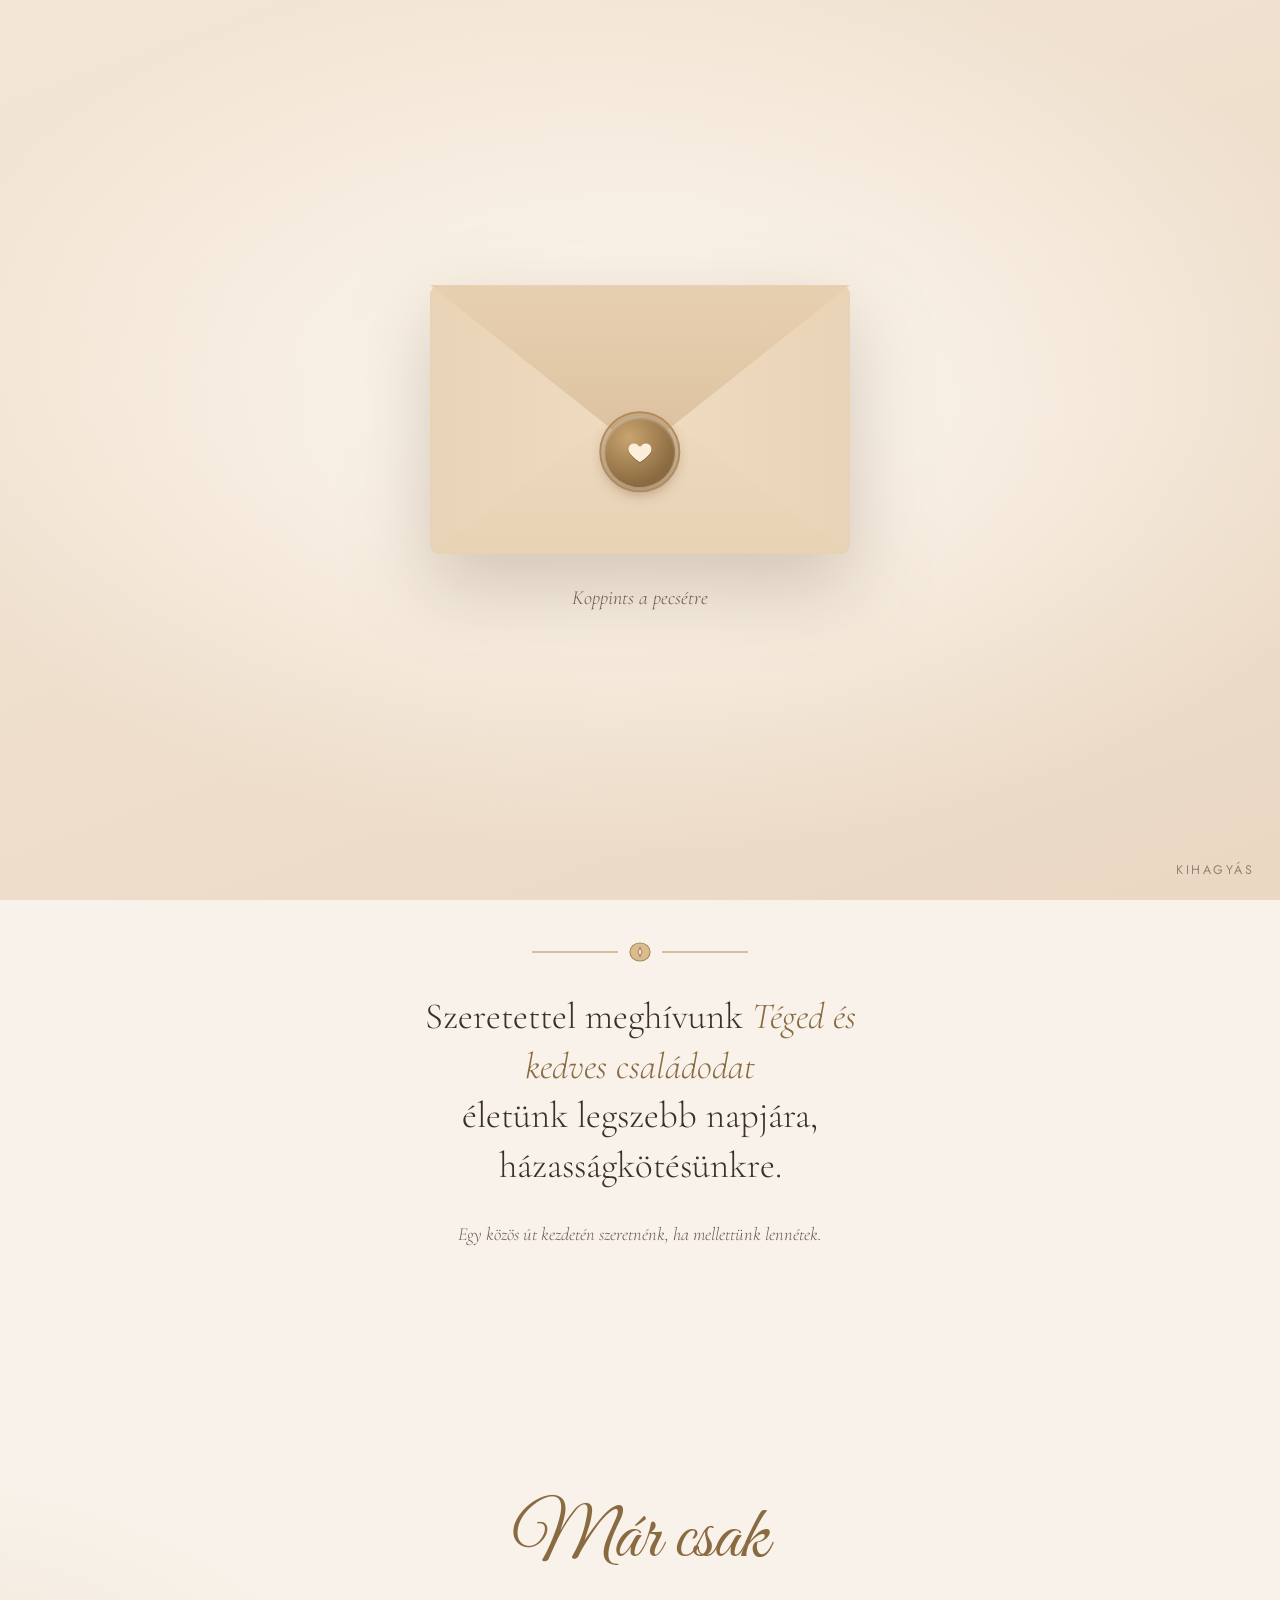
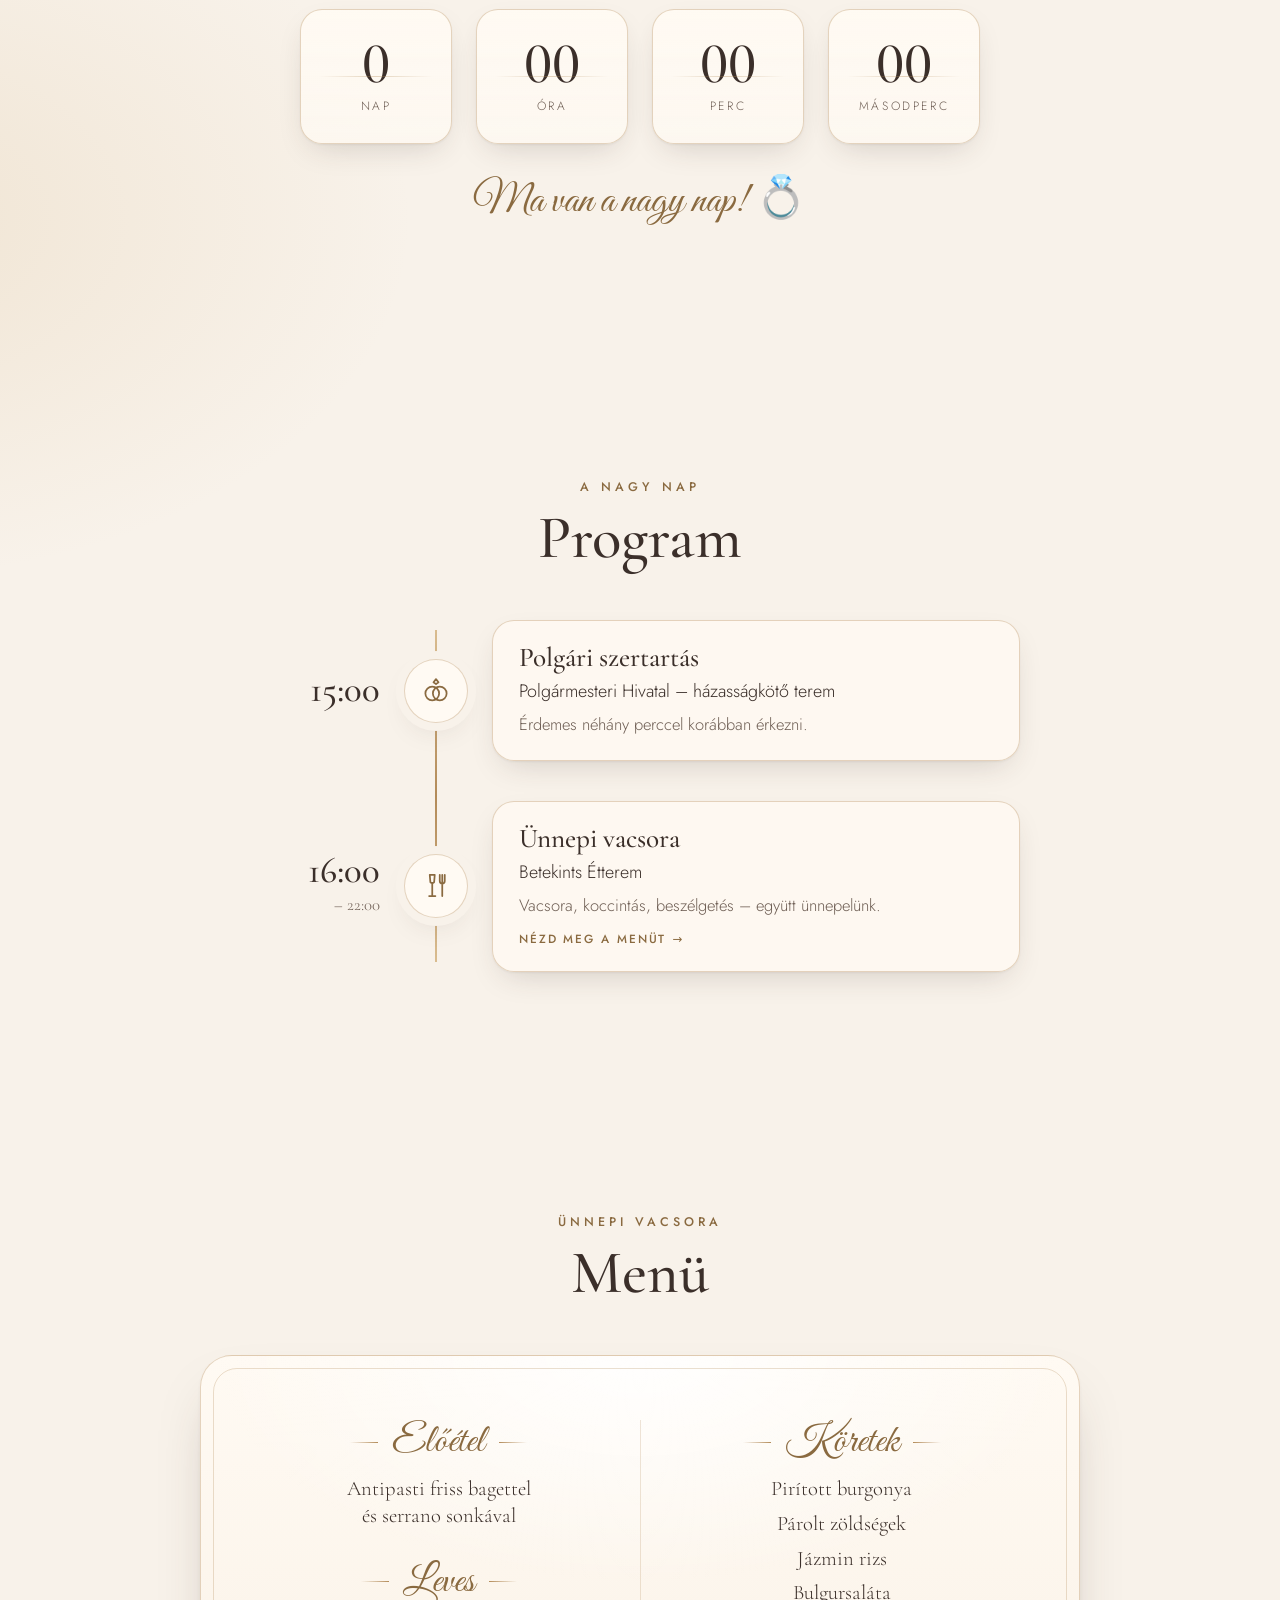
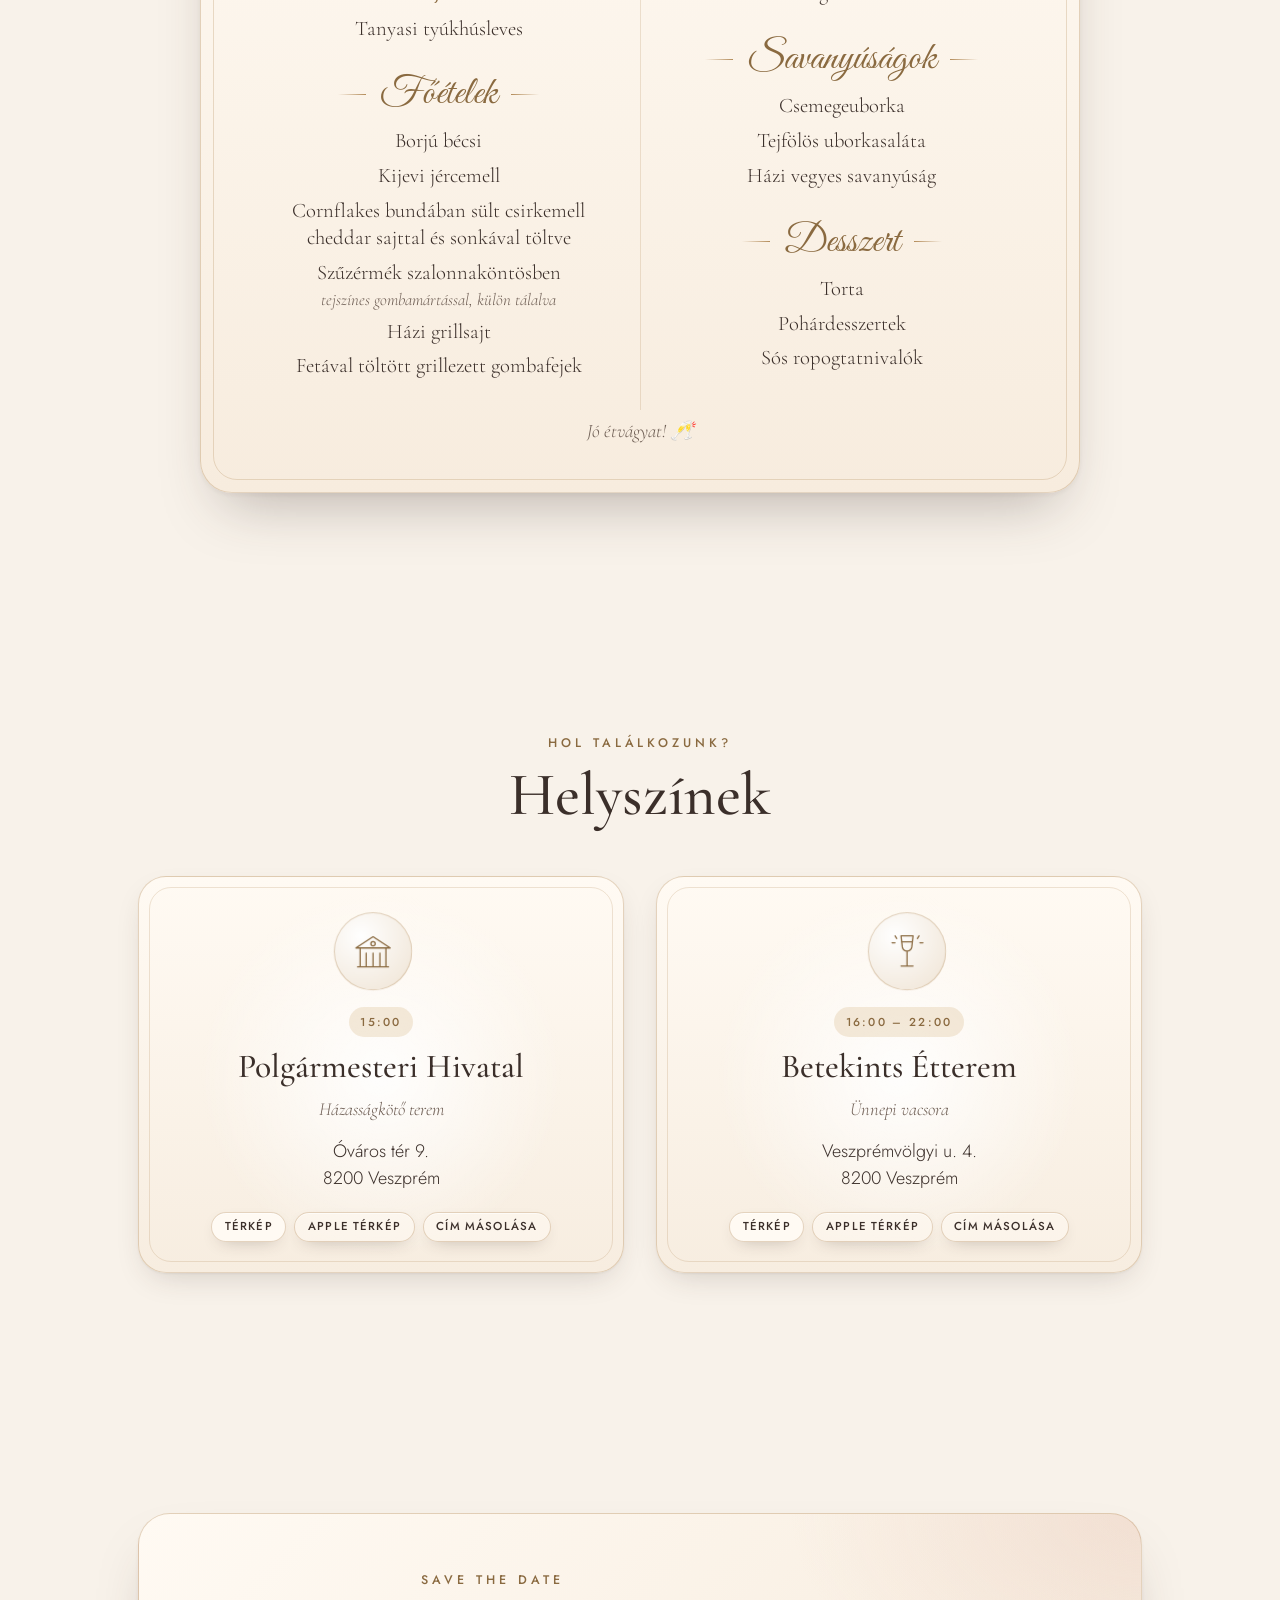
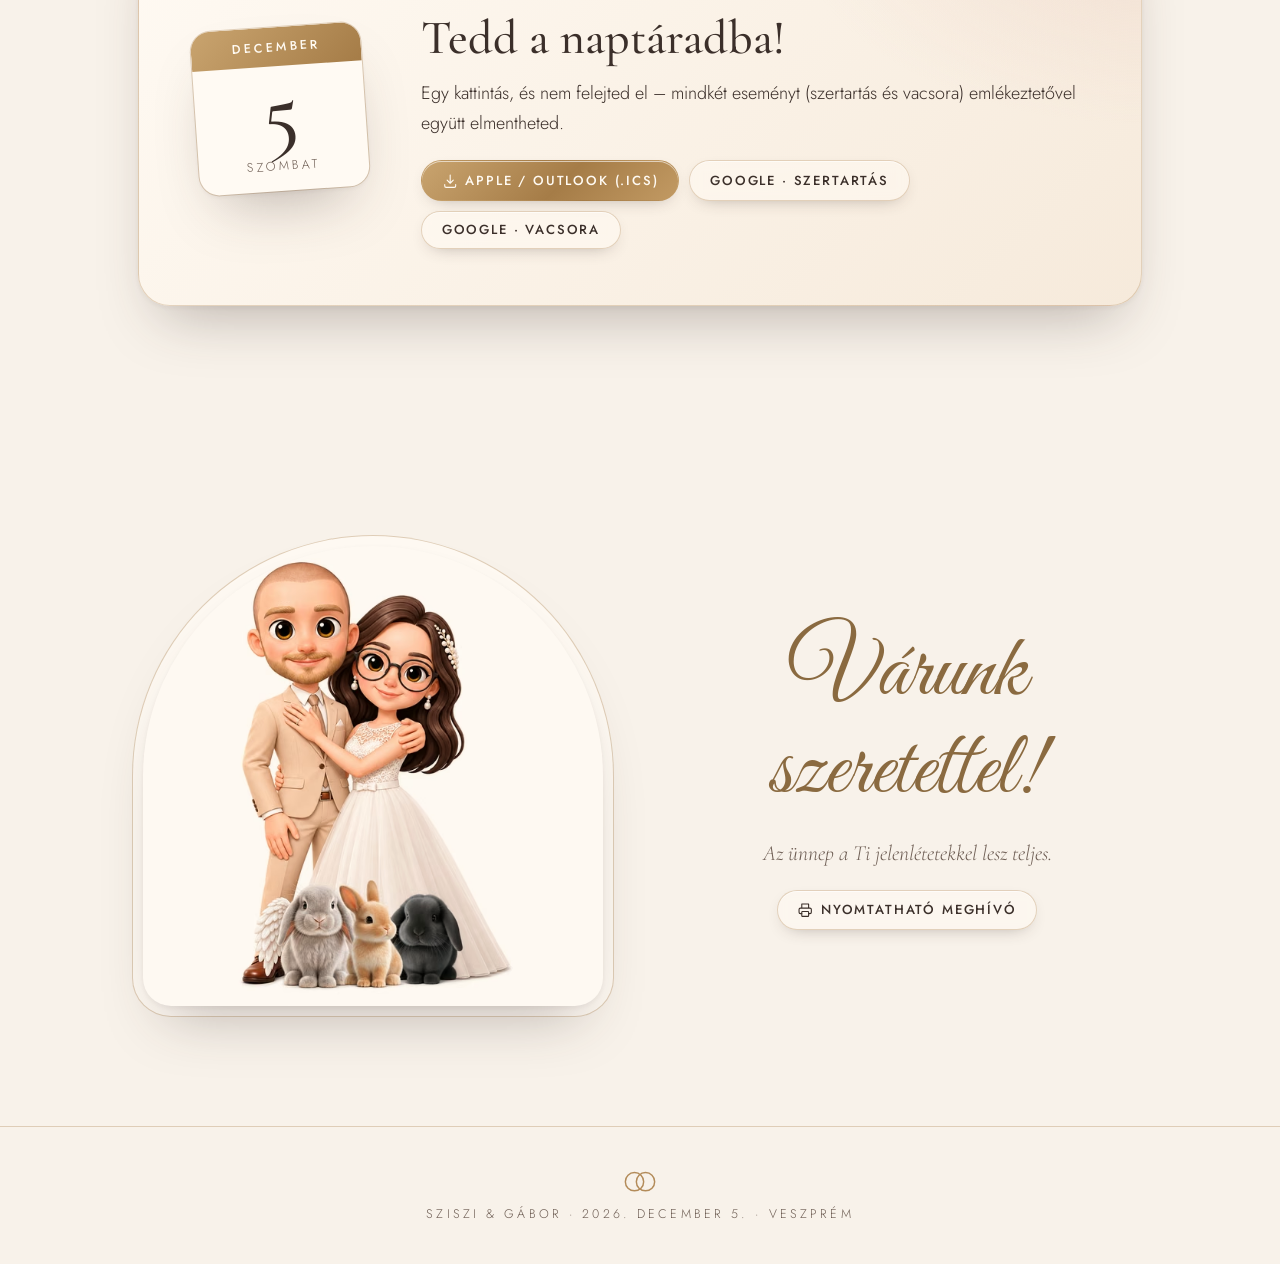
==== commit fe1795bd: "Vacsora menü szekció hozzáadása Co-Authored-By: Claude Opus 5.5 <noreply@anthropic.com> Claude-Sessi" ====
--- a/index.html
+++ b/index.html
@@ -69,6 +69,7 @@
     </a>
     <nav class="topbar__nav" aria-label="Fő navigáció">
       <a href="#program">Program</a>
+      <a href="#menu">Menü</a>
       <a href="#helyszinek">Helyszínek</a>
       <a href="#naptar">Naptár</a>
       <a href="nyomtathato.html" class="topbar__print">Nyomtatható</a>
@@ -159,9 +160,76 @@
             <h3>Ünnepi vacsora</h3>
             <p>Betekints Étterem</p>
             <p class="muted">Vacsora, koccintás, beszélgetés – együtt ünnepelünk.</p>
+            <a class="timeline__link" href="#menu">Nézd meg a menüt <span aria-hidden="true">→</span></a>
           </div>
         </li>
       </ol>
+    </section>
+
+    <!-- ============ Menü ============ -->
+    <section class="section menu" id="menu" aria-labelledby="menu-title">
+      <p class="eyebrow reveal">Ünnepi vacsora</p>
+      <h2 class="section__title reveal" id="menu-title">Menü</h2>
+
+      <div class="menu__card reveal">
+        <div class="menu__frame" aria-hidden="true"></div>
+        <div class="menu__cols">
+          <section class="course">
+            <h3 class="course__name">Előétel</h3>
+            <ul>
+              <li>Antipasti friss bagettel és serrano sonkával</li>
+            </ul>
+          </section>
+
+          <section class="course">
+            <h3 class="course__name">Leves</h3>
+            <ul>
+              <li>Tanyasi tyúkhúsleves</li>
+            </ul>
+          </section>
+
+          <section class="course">
+            <h3 class="course__name">Főételek</h3>
+            <ul>
+              <li>Borjú bécsi</li>
+              <li>Kijevi jércemell</li>
+              <li>Cornflakes bundában sült csirkemell cheddar sajttal és sonkával töltve</li>
+              <li>Szűzérmék szalonnaköntösben <small>tejszínes gombamártással, külön tálalva</small></li>
+              <li>Házi grillsajt</li>
+              <li>Fetával töltött grillezett gombafejek</li>
+            </ul>
+          </section>
+
+          <section class="course">
+            <h3 class="course__name">Köretek</h3>
+            <ul>
+              <li>Pirított burgonya</li>
+              <li>Párolt zöldségek</li>
+              <li>Jázmin rizs</li>
+              <li>Bulgursaláta</li>
+            </ul>
+          </section>
+
+          <section class="course">
+            <h3 class="course__name">Savanyúságok</h3>
+            <ul>
+              <li>Csemegeuborka</li>
+              <li>Tejfölös uborkasaláta</li>
+              <li>Házi vegyes savanyúság</li>
+            </ul>
+          </section>
+
+          <section class="course">
+            <h3 class="course__name">Desszert</h3>
+            <ul>
+              <li>Torta</li>
+              <li>Pohárdesszertek</li>
+              <li>Sós ropogtatnivalók</li>
+            </ul>
+          </section>
+        </div>
+        <p class="menu__foot">Jó étvágyat! <span aria-hidden="true">🥂</span></p>
+      </div>
     </section>
 
     <!-- ============ Helyszínek ============ -->
--- a/assets/css/style.css
+++ b/assets/css/style.css
@@ -602,6 +602,95 @@
 .timeline__card:hover { transform: translateX(6px); box-shadow: var(--shadow-lg); }
 .timeline__card h3 { font-size: 1.7rem; }
 
+/* ---------- Menü ---------- */
+.menu__card {
+  position: relative;
+  max-width: 880px;
+  margin: 48px auto 0;
+  padding: clamp(36px, 6vw, 64px) clamp(24px, 6vw, 72px) clamp(28px, 4vw, 44px);
+  border-radius: calc(var(--radius) + 10px);
+  background:
+    radial-gradient(600px 320px at 50% 0%, rgb(255 255 255 / .9), transparent 70%),
+    linear-gradient(180deg, var(--paper-2), #f7ecde);
+  border: 1px solid var(--line);
+  box-shadow: var(--shadow-lg);
+}
+.menu__frame {
+  position: absolute;
+  inset: 12px;
+  border: 1px solid color-mix(in oklab, var(--gold) 28%, transparent);
+  border-radius: calc(var(--radius) + 2px);
+  pointer-events: none;
+}
+.menu__cols {
+  columns: 2;
+  column-gap: clamp(32px, 6vw, 72px);
+  column-rule: 1px solid color-mix(in oklab, var(--gold) 22%, transparent);
+}
+.course {
+  break-inside: avoid;
+  padding-bottom: 30px;
+}
+.course__name {
+  display: flex;
+  align-items: center;
+  justify-content: center;
+  gap: 14px;
+  margin-bottom: 12px;
+  font-family: var(--font-script);
+  font-weight: 400;
+  font-size: clamp(2rem, 1.6rem + 1.2vw, 2.5rem);
+  color: var(--gold-deep);
+}
+.course__name::before,
+.course__name::after {
+  content: "";
+  width: 28px;
+  height: 1px;
+  background: linear-gradient(90deg, transparent, var(--gold));
+}
+.course__name::after { background: linear-gradient(90deg, var(--gold), transparent); }
+.course ul { list-style: none; margin: 0; padding: 0; display: grid; gap: 8px; }
+.course li {
+  font-family: var(--font-serif);
+  font-size: clamp(1.12rem, 1.05rem + .3vw, 1.3rem);
+  line-height: 1.3;
+  text-wrap: balance;
+}
+.course li small {
+  display: block;
+  margin-top: 2px;
+  font-style: italic;
+  font-size: .82em;
+  color: var(--ink-soft);
+}
+.js .menu__card.is-visible .course { animation: rise .9s var(--ease) both; }
+.js .menu__card.is-visible .course:nth-child(2) { animation-delay: .08s; }
+.js .menu__card.is-visible .course:nth-child(3) { animation-delay: .16s; }
+.js .menu__card.is-visible .course:nth-child(4) { animation-delay: .24s; }
+.js .menu__card.is-visible .course:nth-child(5) { animation-delay: .32s; }
+.js .menu__card.is-visible .course:nth-child(6) { animation-delay: .4s; }
+.menu__foot {
+  margin-top: 6px;
+  font-family: var(--font-serif);
+  font-style: italic;
+  font-size: 1.2rem;
+  color: var(--ink-soft);
+}
+
+.timeline__link {
+  justify-self: start;
+  margin-top: 6px;
+  font-size: .74rem;
+  font-weight: 500;
+  letter-spacing: .16em;
+  text-transform: uppercase;
+  text-decoration: none;
+  color: var(--gold-deep);
+}
+.timeline__link span { display: inline-block; transition: translate .4s var(--ease); }
+.timeline__link:hover span { translate: 5px 0; }
+
 /* ---------- Helyszínek ---------- */
 .venues__grid {
   display: grid;
@@ -777,6 +866,7 @@
 
 @media (max-width: 720px) {
   .venues__grid { grid-template-columns: 1fr; }
+  .menu__cols { columns: 1; }
   .calendar__card { grid-template-columns: 1fr; justify-items: center; text-align: center; }
   .calendar__actions { justify-content: center; }
   .timeline { --dot: 52px; gap: 28px; }
@@ -792,8 +882,8 @@
 @media (max-width: 460px) {
   .topbar__brand { display: none; }
   .topbar { justify-content: center; }
-  .topbar__nav { gap: 14px; }
-  .topbar__nav a { font-size: .66rem; letter-spacing: .12em; }
+  .topbar__nav { gap: 11px; }
+  .topbar__nav a { font-size: .62rem; letter-spacing: .08em; }
   .hero__date { padding-inline: 12px; }
   .btn { padding: .8em 1.2em; letter-spacing: .1em; }
   .countdown__unit { border-radius: 16px; }
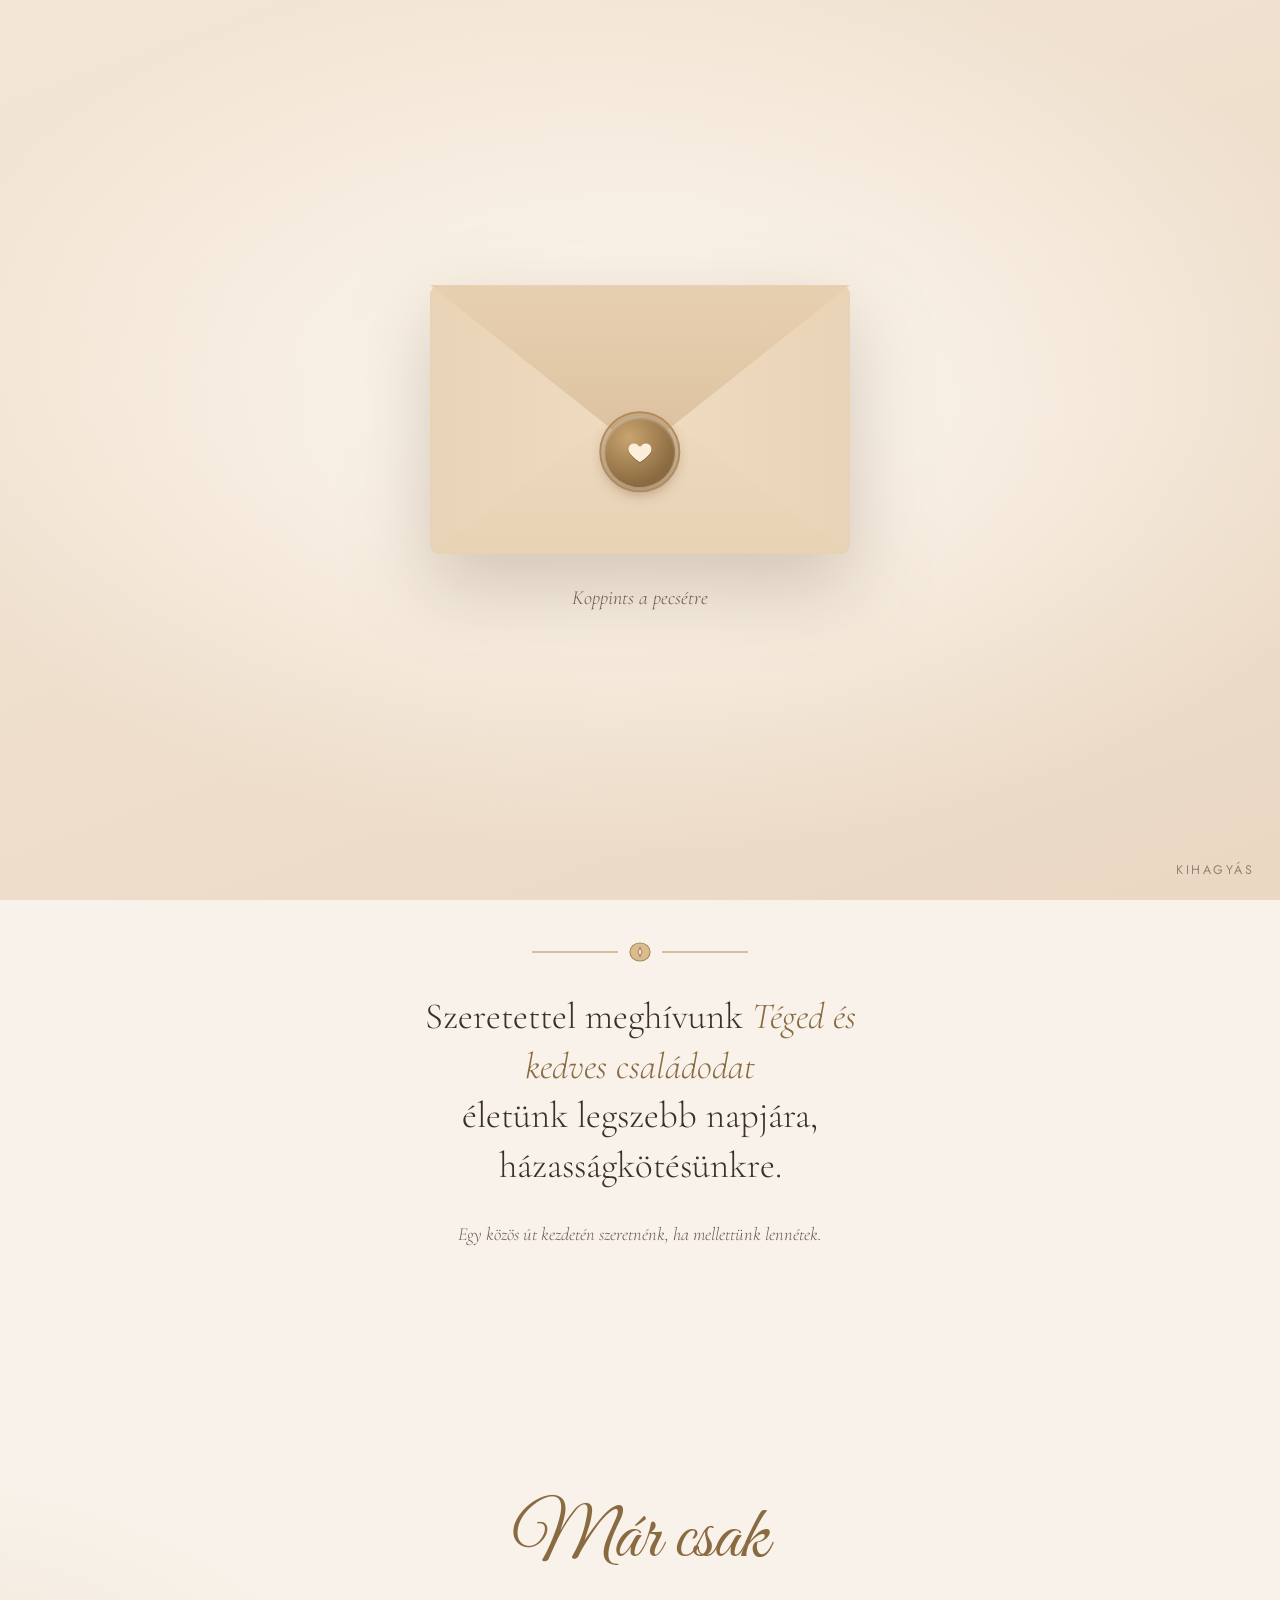
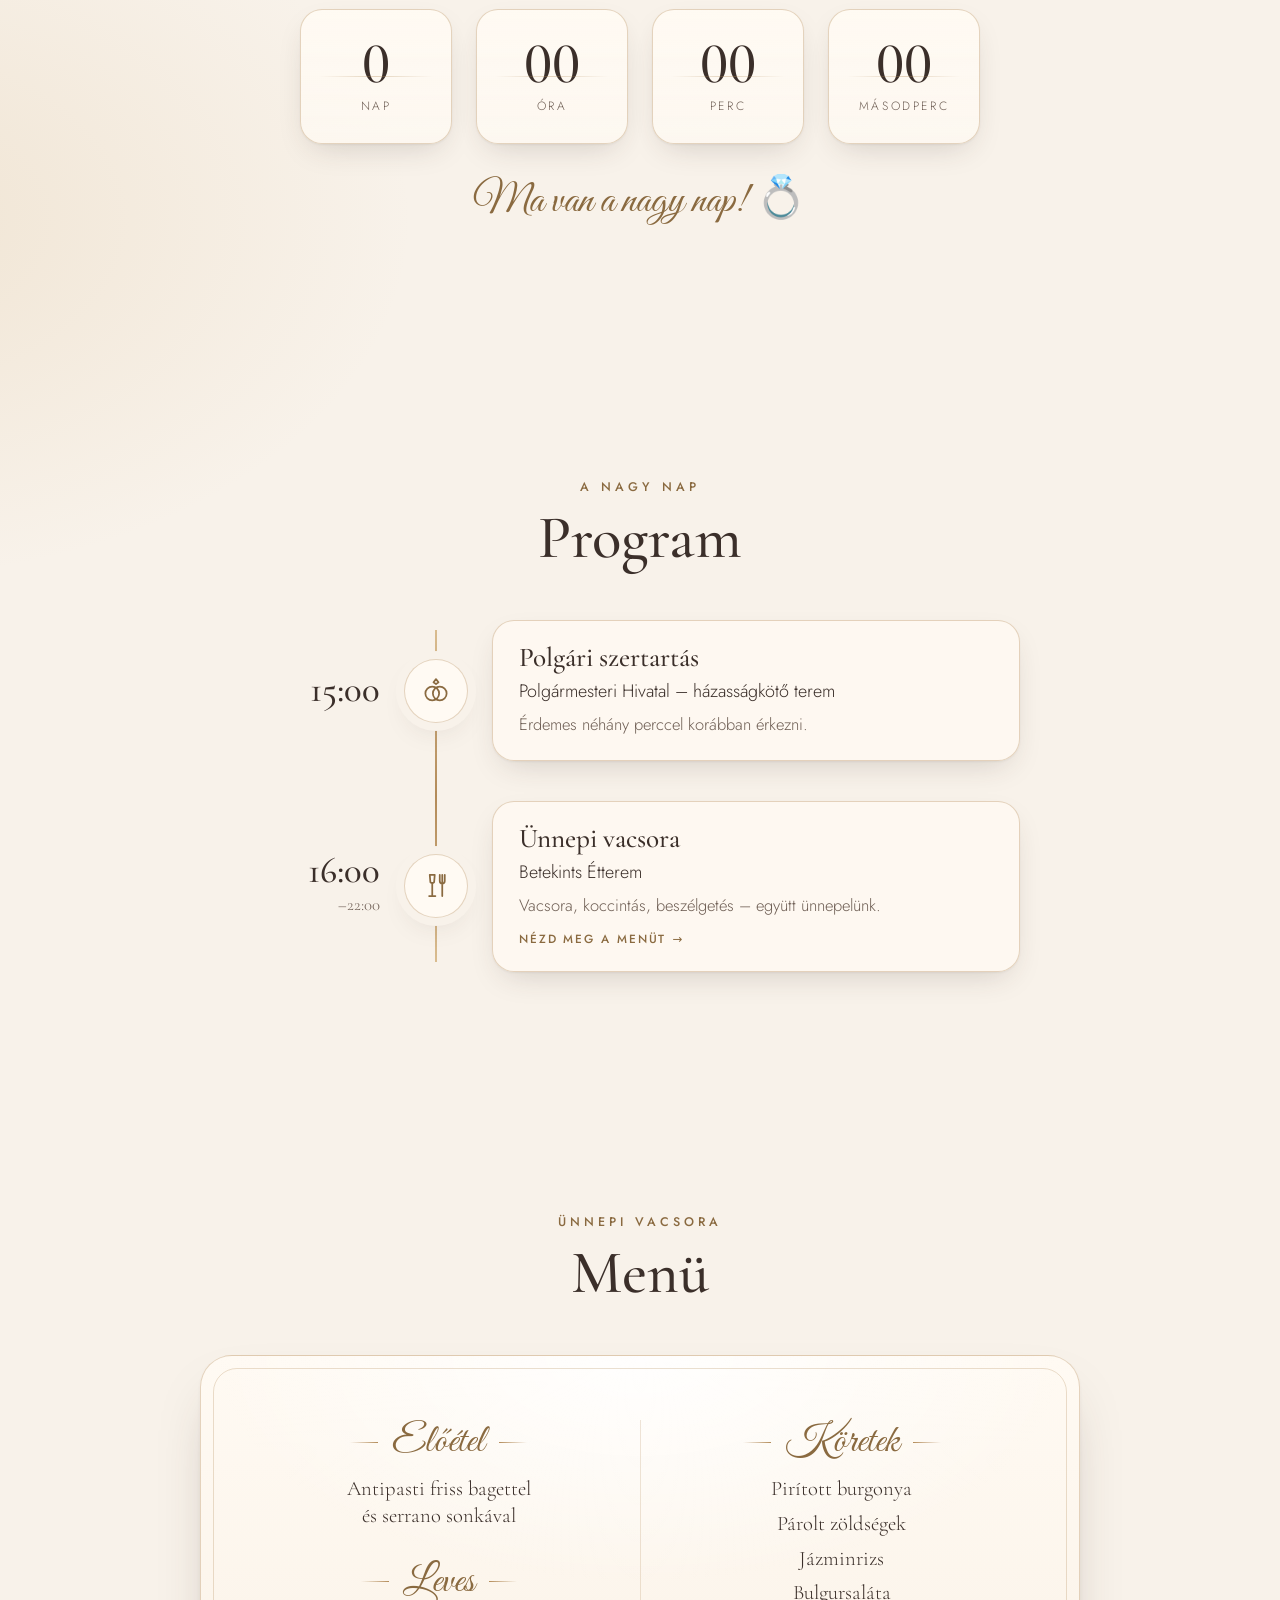
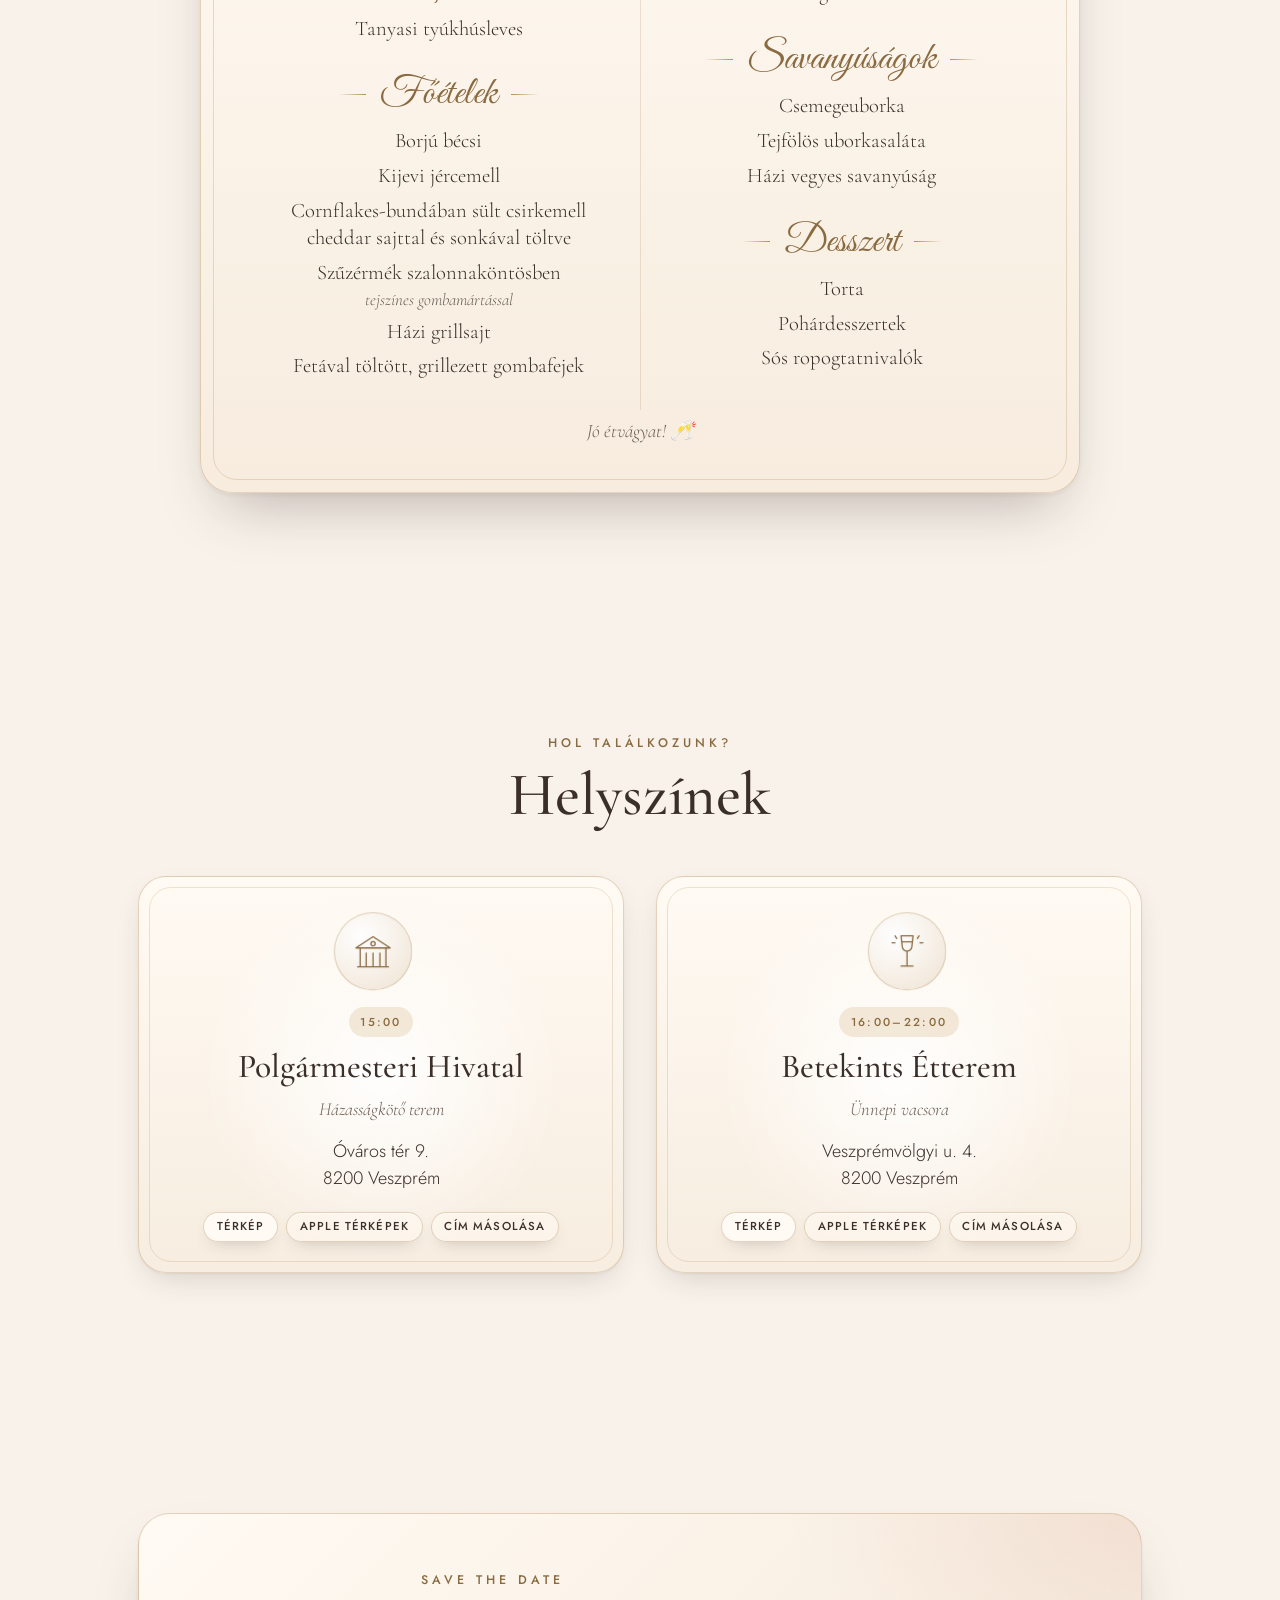
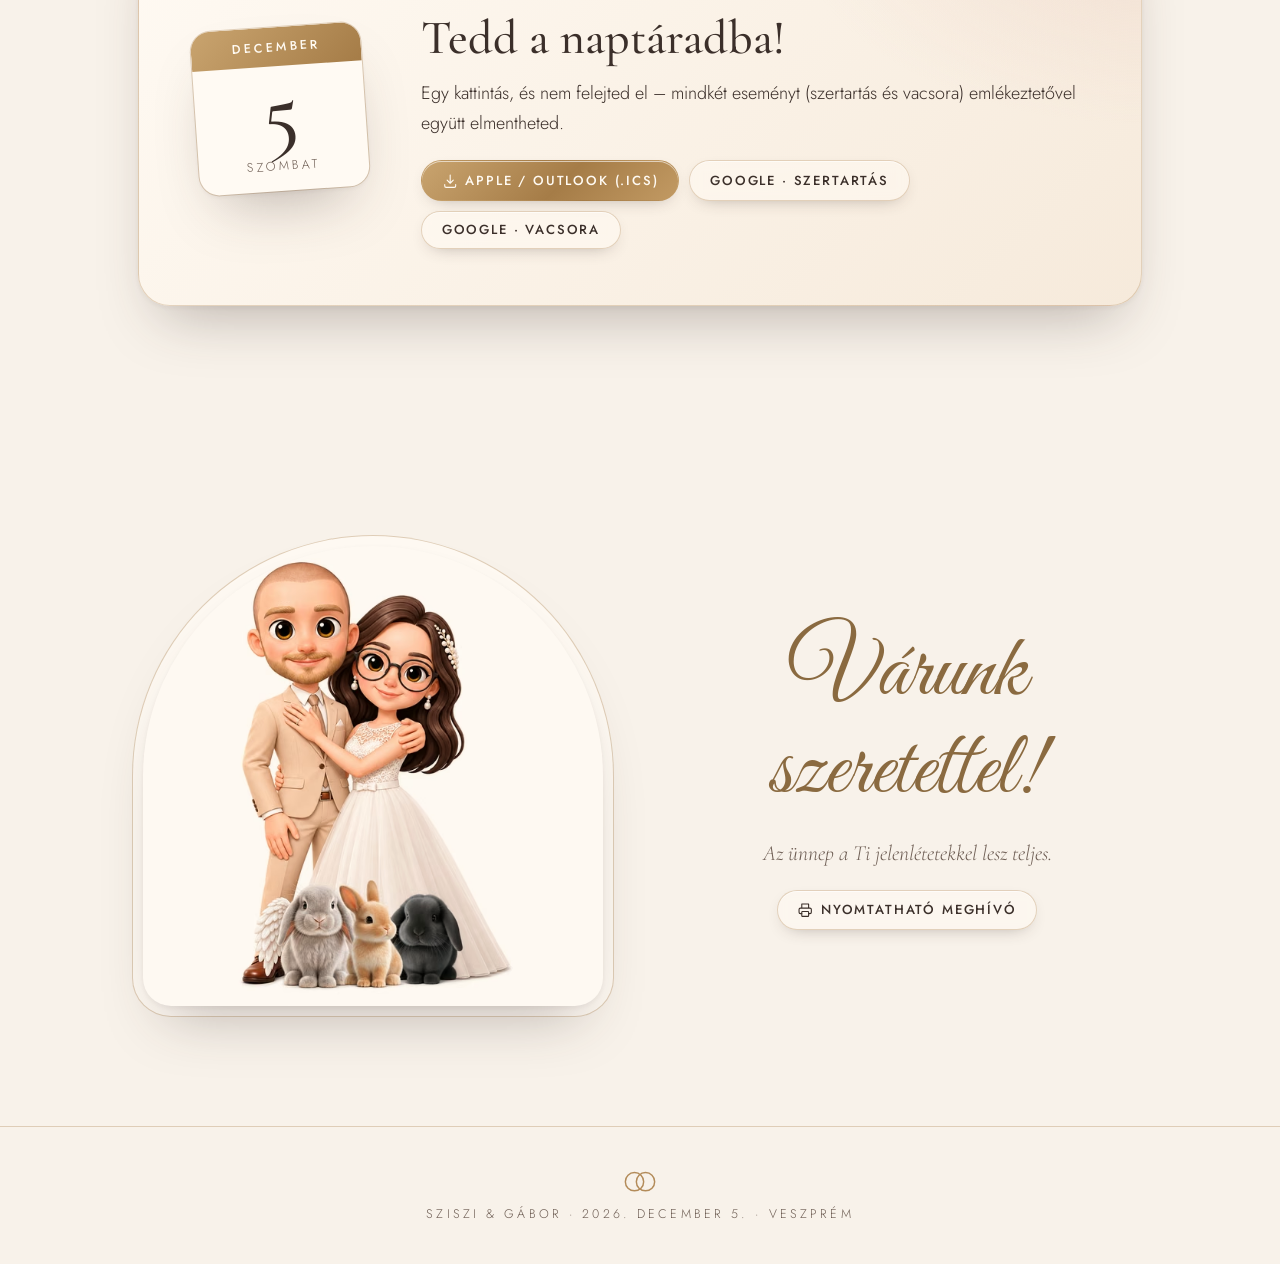
==== commit 899bf230: "Menü: tálalási megjegyzés törölve; helyesírási javítások Co-Authored-By: Claude Opus 5.5 <noreply@an" ====
--- a/index.html
+++ b/index.html
@@ -4,7 +4,7 @@
   <meta charset="utf-8">
   <meta name="viewport" content="width=device-width, initial-scale=1, viewport-fit=cover">
   <title>Sziszi &amp; Gábor · Esküvő · 2026. december 5.</title>
-  <meta name="description" content="Sziszi és Gábor összeházasodik! 2026. december 5., 15:00 · Veszprém, Polgármesteri Hivatal – utána vacsora a Betekints Étteremben.">
+  <meta name="description" content="Sziszi és Gábor összeházasodnak! 2026. december 5., 15:00 · Veszprém, Polgármesteri Hivatal – utána vacsora a Betekints Étteremben.">
   <meta name="theme-color" content="#f8f2ea">
   <meta name="color-scheme" content="light">
 
@@ -152,7 +152,7 @@
           </div>
         </li>
         <li class="timeline__item reveal">
-          <div class="timeline__time"><span>16:00</span><small>– 22:00</small></div>
+          <div class="timeline__time"><span>16:00</span><small>–22:00</small></div>
           <div class="timeline__dot" aria-hidden="true">
             <svg viewBox="0 0 24 24"><path d="M7 3h4l-.5 6a2.5 2.5 0 0 1-3 0zM9 9.5V20M6.5 20h5M17 3v17M15 3v5a2 2 0 0 0 4 0V3"/></svg>
           </div>
@@ -176,56 +176,56 @@
         <div class="menu__cols">
           <section class="course">
             <h3 class="course__name">Előétel</h3>
-            <ul>
-              <li>Antipasti friss bagettel és serrano sonkával</li>
-            </ul>
+            <div class="course__items">
+              <p>Antipasti friss bagettel és serrano sonkával</p>
+            </div>
           </section>
 
           <section class="course">
             <h3 class="course__name">Leves</h3>
-            <ul>
-              <li>Tanyasi tyúkhúsleves</li>
-            </ul>
+            <div class="course__items">
+              <p>Tanyasi tyúkhúsleves</p>
+            </div>
           </section>
 
           <section class="course">
             <h3 class="course__name">Főételek</h3>
-            <ul>
-              <li>Borjú bécsi</li>
-              <li>Kijevi jércemell</li>
-              <li>Cornflakes bundában sült csirkemell cheddar sajttal és sonkával töltve</li>
-              <li>Szűzérmék szalonnaköntösben <small>tejszínes gombamártással, külön tálalva</small></li>
-              <li>Házi grillsajt</li>
-              <li>Fetával töltött grillezett gombafejek</li>
-            </ul>
+            <div class="course__items">
+              <p>Borjú bécsi</p>
+              <p>Kijevi jércemell</p>
+              <p>Cornflakes-bundában sült csirkemell cheddar sajttal és sonkával töltve</p>
+              <p>Szűzérmék szalonnaköntösben <small>tejszínes gombamártással</small></p>
+              <p>Házi grillsajt</p>
+              <p>Fetával töltött, grillezett gombafejek</p>
+            </div>
           </section>
 
           <section class="course">
             <h3 class="course__name">Köretek</h3>
-            <ul>
-              <li>Pirított burgonya</li>
-              <li>Párolt zöldségek</li>
-              <li>Jázmin rizs</li>
-              <li>Bulgursaláta</li>
-            </ul>
+            <div class="course__items">
+              <p>Pirított burgonya</p>
+              <p>Párolt zöldségek</p>
+              <p>Jázminrizs</p>
+              <p>Bulgursaláta</p>
+            </div>
           </section>
 
           <section class="course">
             <h3 class="course__name">Savanyúságok</h3>
-            <ul>
-              <li>Csemegeuborka</li>
-              <li>Tejfölös uborkasaláta</li>
-              <li>Házi vegyes savanyúság</li>
-            </ul>
+            <div class="course__items">
+              <p>Csemegeuborka</p>
+              <p>Tejfölös uborkasaláta</p>
+              <p>Házi vegyes savanyúság</p>
+            </div>
           </section>
 
           <section class="course">
             <h3 class="course__name">Desszert</h3>
-            <ul>
-              <li>Torta</li>
-              <li>Pohárdesszertek</li>
-              <li>Sós ropogtatnivalók</li>
-            </ul>
+            <div class="course__items">
+              <p>Torta</p>
+              <p>Pohárdesszertek</p>
+              <p>Sós ropogtatnivalók</p>
+            </div>
           </section>
         </div>
         <p class="menu__foot">Jó étvágyat! <span aria-hidden="true">🥂</span></p>
@@ -248,7 +248,7 @@
           <address>Óváros tér 9.<br>8200 Veszprém</address>
           <div class="venue__actions">
             <a class="btn btn--small" href="https://www.google.com/maps/search/?api=1&amp;query=Veszpr%C3%A9m%20Polg%C3%A1rmesteri%20Hivatal%2C%20%C3%93v%C3%A1ros%20t%C3%A9r%209" target="_blank" rel="noopener">Térkép</a>
-            <a class="btn btn--small btn--ghost" href="https://maps.apple.com/?q=Polg%C3%A1rmesteri%20Hivatal&amp;address=%C3%93v%C3%A1ros%20t%C3%A9r%209%2C%208200%20Veszpr%C3%A9m" target="_blank" rel="noopener">Apple Térkép</a>
+            <a class="btn btn--small btn--ghost" href="https://maps.apple.com/?q=Polg%C3%A1rmesteri%20Hivatal&amp;address=%C3%93v%C3%A1ros%20t%C3%A9r%209%2C%208200%20Veszpr%C3%A9m" target="_blank" rel="noopener">Apple Térképek</a>
             <button class="btn btn--small btn--ghost copy" type="button" data-copy="Óváros tér 9., 8200 Veszprém">Cím másolása</button>
           </div>
         </article>
@@ -257,13 +257,13 @@
           <div class="venue__icon" aria-hidden="true">
             <svg viewBox="0 0 48 48"><path d="M17 6h14l-1.5 13a5.6 5.6 0 0 1-11 0zM24 24.5V40M17 41h14"/><path d="M18.4 13h11.2"/><path d="M36 9l2-3M39 14h3.5M10 14H6.5M12 9l-2-3"/></svg>
           </div>
-          <span class="venue__badge">16:00 – 22:00</span>
+          <span class="venue__badge">16:00–22:00</span>
           <h3>Betekints Étterem</h3>
           <p class="venue__sub">Ünnepi vacsora</p>
           <address>Veszprémvölgyi u. 4.<br>8200 Veszprém</address>
           <div class="venue__actions">
             <a class="btn btn--small" href="https://www.google.com/maps/search/?api=1&amp;query=Betekints%20%C3%89tterem%2C%20Veszpr%C3%A9mv%C3%B6lgyi%20u.%204%2C%20Veszpr%C3%A9m" target="_blank" rel="noopener">Térkép</a>
-            <a class="btn btn--small btn--ghost" href="https://maps.apple.com/?q=Betekints%20%C3%89tterem&amp;address=Veszpr%C3%A9mv%C3%B6lgyi%20u.%204%2C%208200%20Veszpr%C3%A9m" target="_blank" rel="noopener">Apple Térkép</a>
+            <a class="btn btn--small btn--ghost" href="https://maps.apple.com/?q=Betekints%20%C3%89tterem&amp;address=Veszpr%C3%A9mv%C3%B6lgyi%20u.%204%2C%208200%20Veszpr%C3%A9m" target="_blank" rel="noopener">Apple Térképek</a>
             <button class="btn btn--small btn--ghost copy" type="button" data-copy="Veszprémvölgyi u. 4., 8200 Veszprém">Cím másolása</button>
           </div>
         </article>
--- a/assets/css/style.css
+++ b/assets/css/style.css
@@ -650,14 +650,14 @@
   background: linear-gradient(90deg, transparent, var(--gold));
 }
 .course__name::after { background: linear-gradient(90deg, var(--gold), transparent); }
-.course ul { list-style: none; margin: 0; padding: 0; display: grid; gap: 8px; }
-.course li {
+.course__items { display: grid; justify-items: center; gap: 8px; text-align: center; }
+.course__items p {
   font-family: var(--font-serif);
   font-size: clamp(1.12rem, 1.05rem + .3vw, 1.3rem);
   line-height: 1.3;
   text-wrap: balance;
 }
-.course li small {
+.course__items small {
   display: block;
   margin-top: 2px;
   font-style: italic;
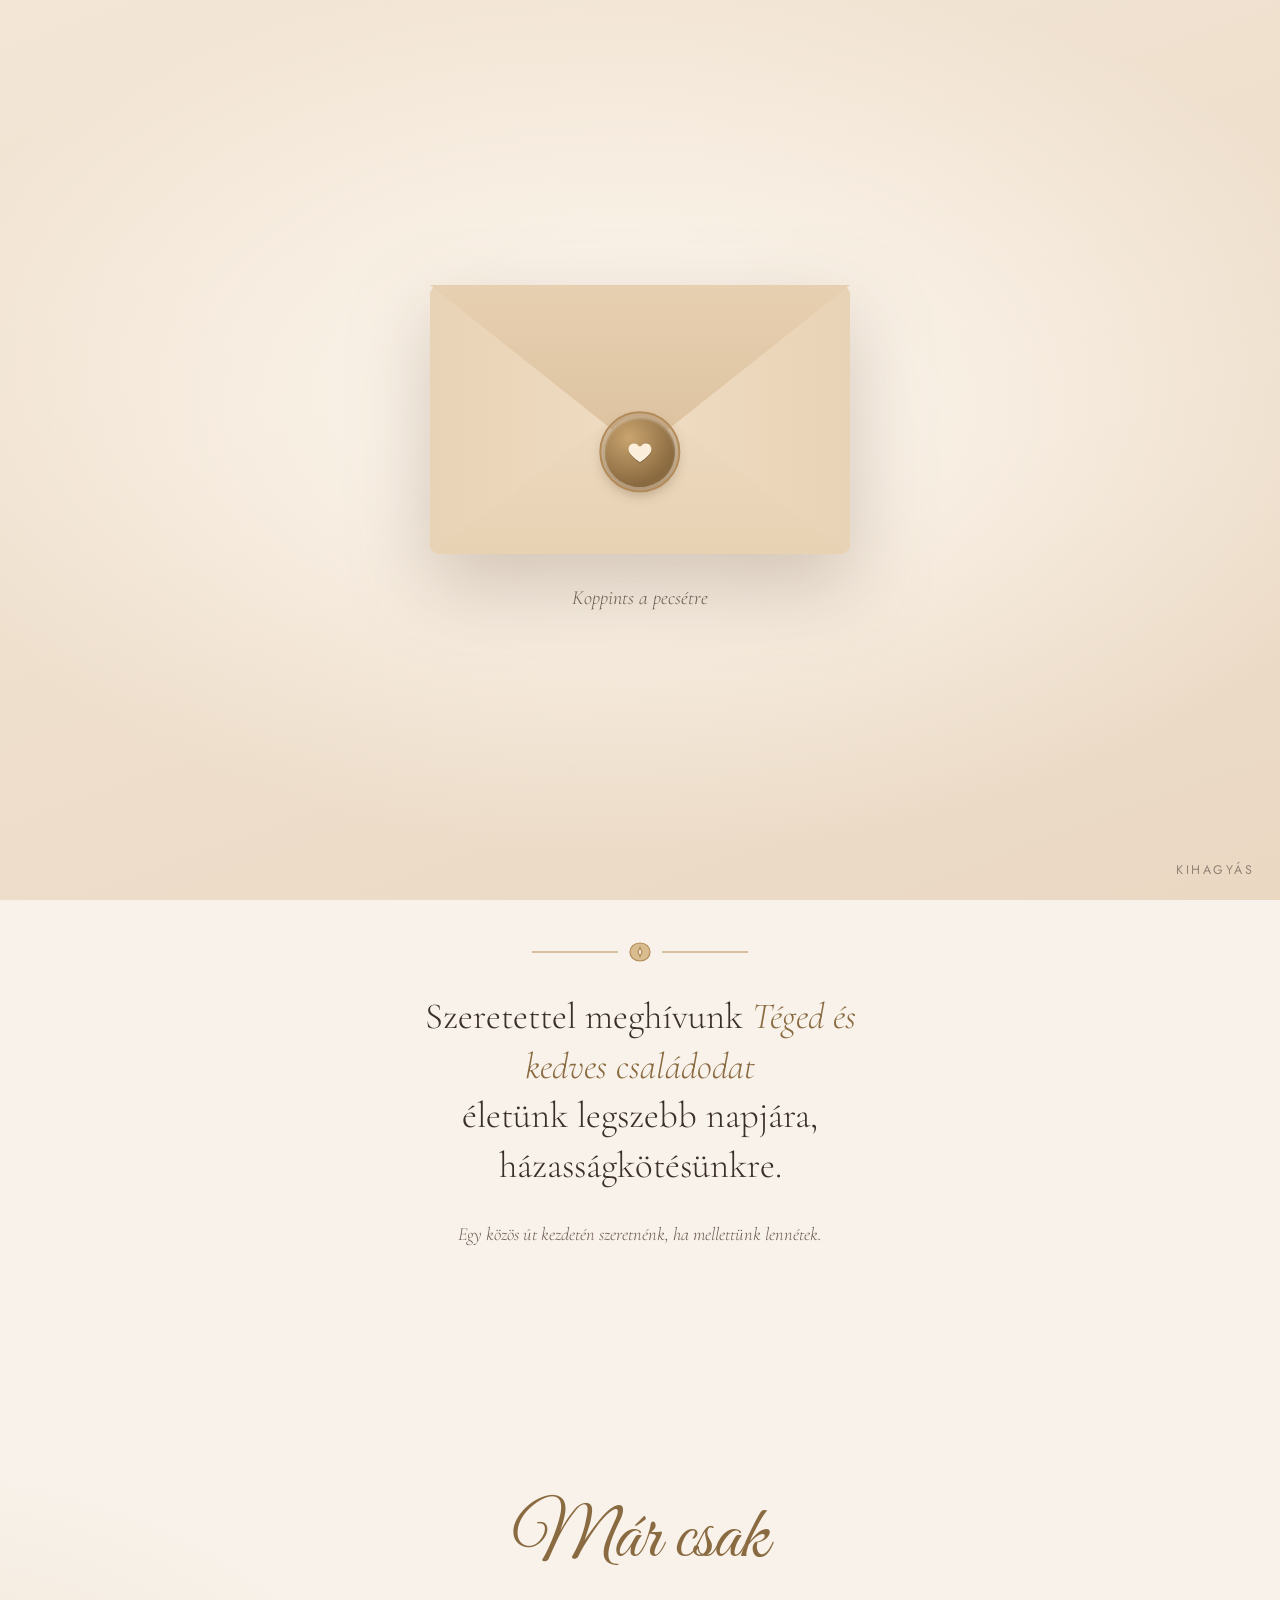
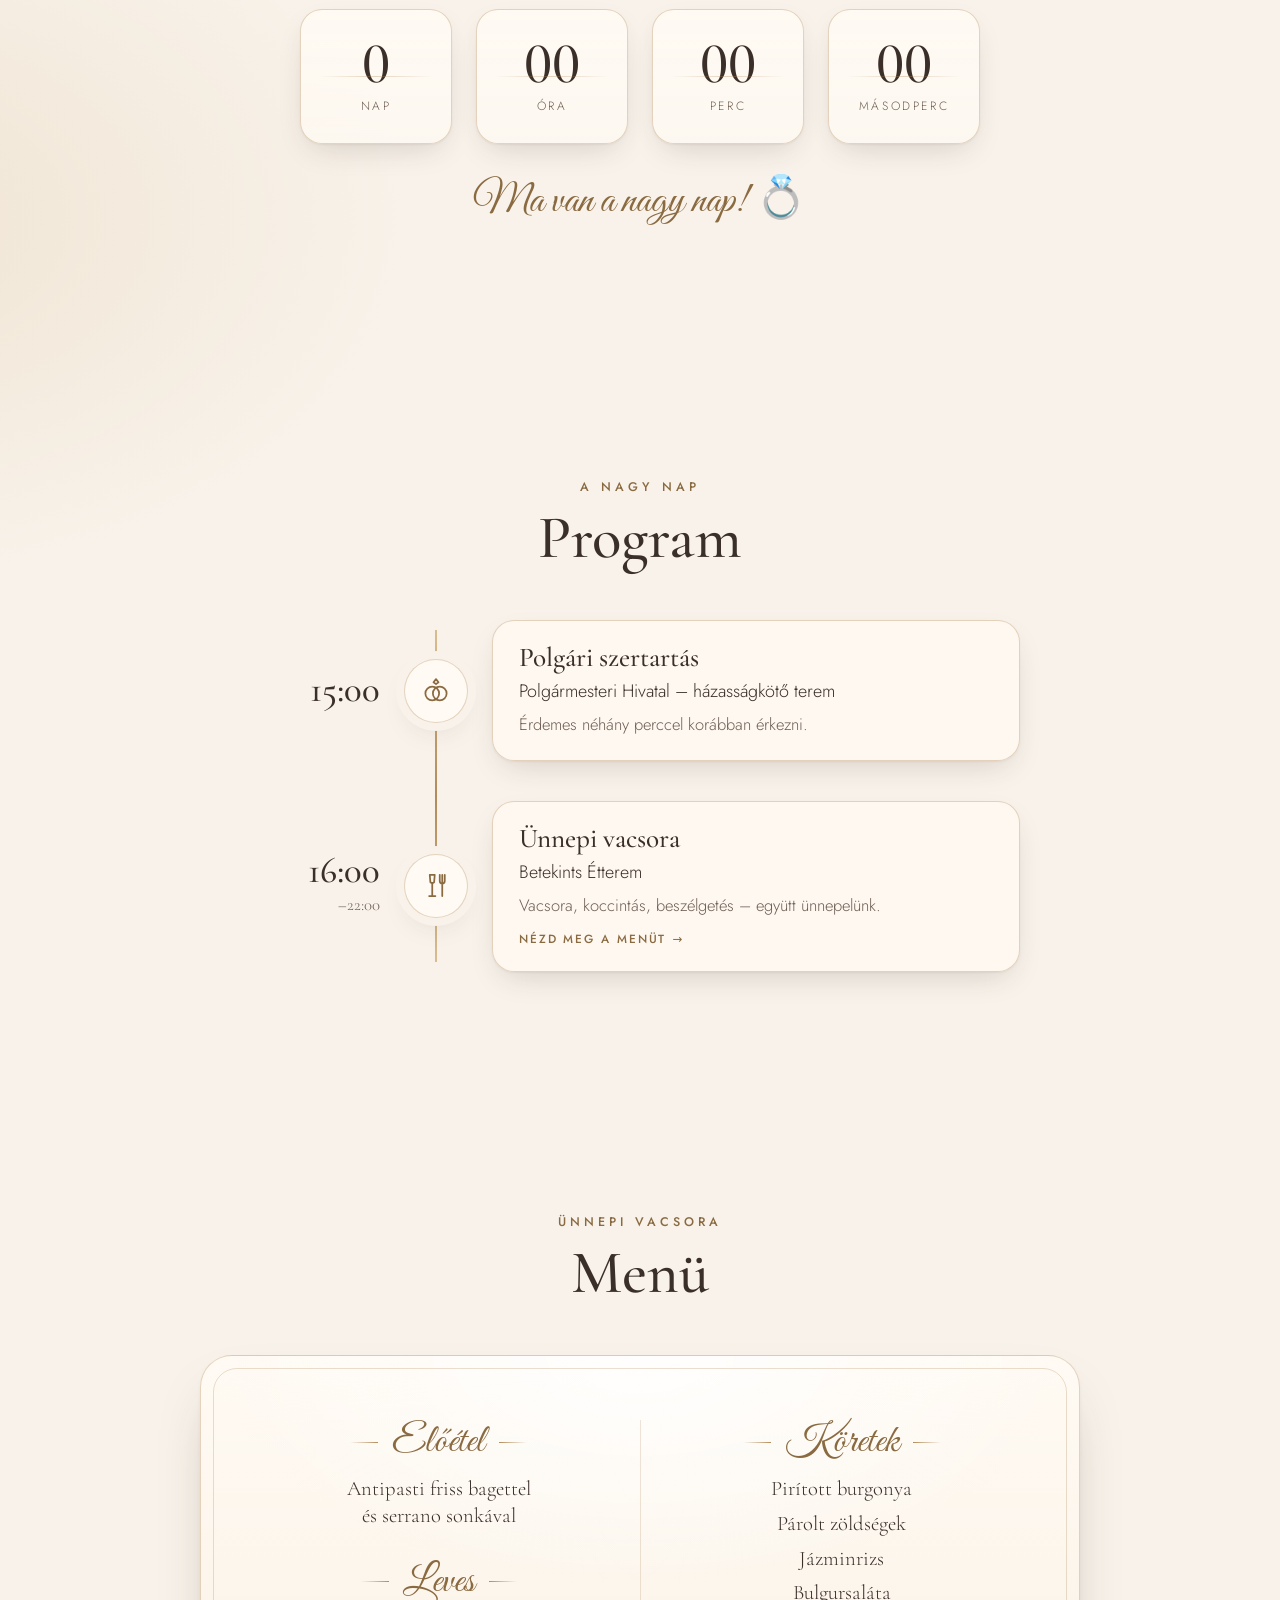
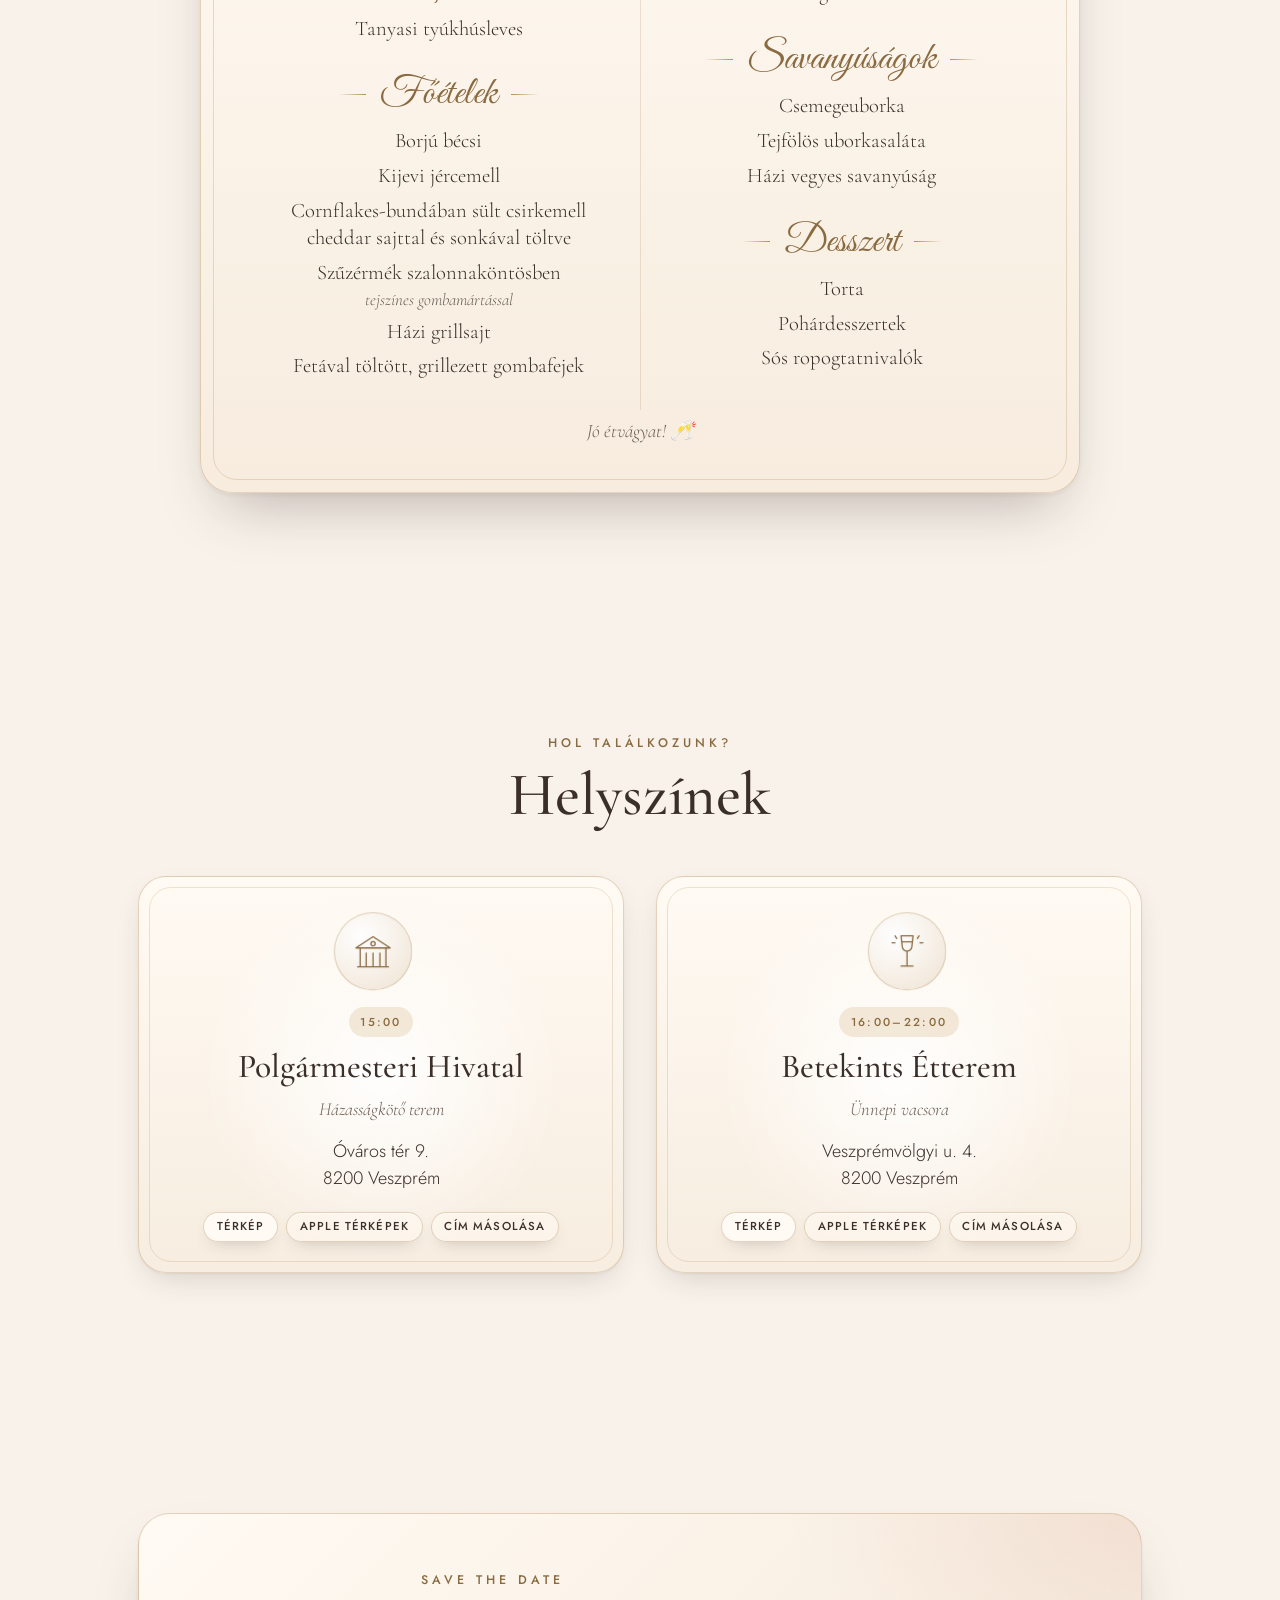
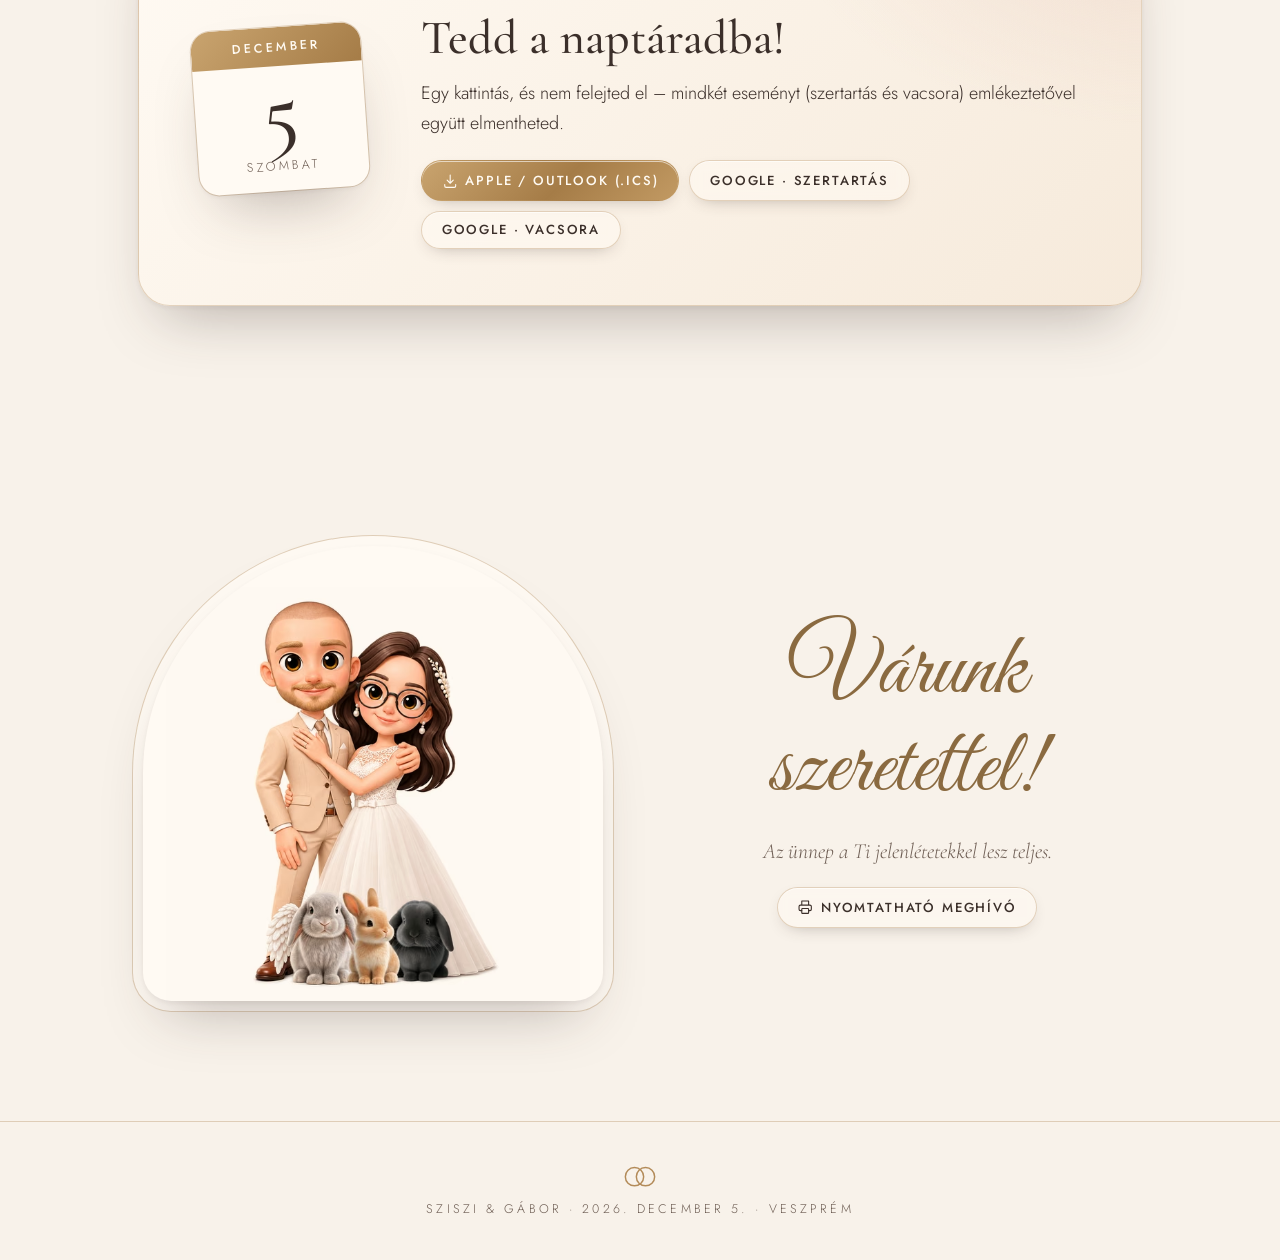
==== commit b4d5c215: "Megosztási előnézet: új OG-kép nevekkel és dátummal, bővített meta tagek Co-Authored-By: Claude Opus" ====
--- a/index.html
+++ b/index.html
@@ -12,12 +12,18 @@
   <meta property="og:type" content="website">
   <meta property="og:locale" content="hu_HU">
   <meta property="og:title" content="Sziszi &amp; Gábor · Összeházasodunk! · 2026. december 5.">
-  <meta property="og:description" content="15:00 polgári szertartás Veszprémben, 16:00-tól vacsora a Betekints Étteremben.">
+  <meta property="og:description" content="Szeretettel meghívunk esküvőnkre! 15:00 polgári szertartás Veszprémben, 16:00-tól vacsora a Betekints Étteremben.">
   <meta property="og:url" content="https://95gabor.github.io/wedding/">
-  <meta property="og:image" content="https://95gabor.github.io/wedding/assets/img/og-image.jpg">
+  <meta property="og:site_name" content="Sziszi &amp; Gábor esküvője">
+  <meta property="og:image" content="https://95gabor.github.io/wedding/assets/img/og-image.jpg?v=2">
+  <meta property="og:image:type" content="image/jpeg">
   <meta property="og:image:width" content="1200">
   <meta property="og:image:height" content="630">
+  <meta property="og:image:alt" content="Sziszi és Gábor rajzolt alakja, mellettük: Összeházasodunk! 2026. december 5., szombat 15:00, Veszprém">
   <meta name="twitter:card" content="summary_large_image">
+  <meta name="twitter:title" content="Sziszi &amp; Gábor · Összeházasodunk! · 2026. december 5.">
+  <meta name="twitter:description" content="15:00 polgári szertartás Veszprémben, 16:00-tól vacsora a Betekints Étteremben.">
+  <meta name="twitter:image" content="https://95gabor.github.io/wedding/assets/img/og-image.jpg?v=2">
 
   <link rel="icon" href="assets/img/favicon.svg" type="image/svg+xml">
   <link rel="preconnect" href="https://fonts.googleapis.com">
--- a/assets/css/style.css
+++ b/assets/css/style.css
@@ -802,8 +802,10 @@
   background: var(--paper-2);
   box-shadow: var(--shadow-lg), 0 0 0 10px var(--paper-2), 0 0 0 11px var(--line);
 }
-.closing__art img { mix-blend-mode: multiply; transition: scale 1.4s var(--ease); }
-.closing__art:hover img { scale: 1.04; }
+/* felül hely a fejnek, a nagyítás a lábaktól indul, így a fej nem csúszik ki az ívből */
+.closing__art picture { display: block; padding: 9% 5% 0; }
+.closing__art img { mix-blend-mode: multiply; transform-origin: 50% 92%; transition: scale 1.4s var(--ease); }
+.closing__art:hover img, .closing__art:active img { scale: 1.05; }
 .closing__text { display: grid; justify-items: center; gap: 18px; }
 .closing__title { font-size: clamp(3.4rem, 2.4rem + 4vw, 5.6rem); font-weight: 400; color: var(--gold-deep); line-height: 1; }
 .closing__text p { font-family: var(--font-serif); font-size: 1.35rem; font-style: italic; color: var(--ink-soft); }
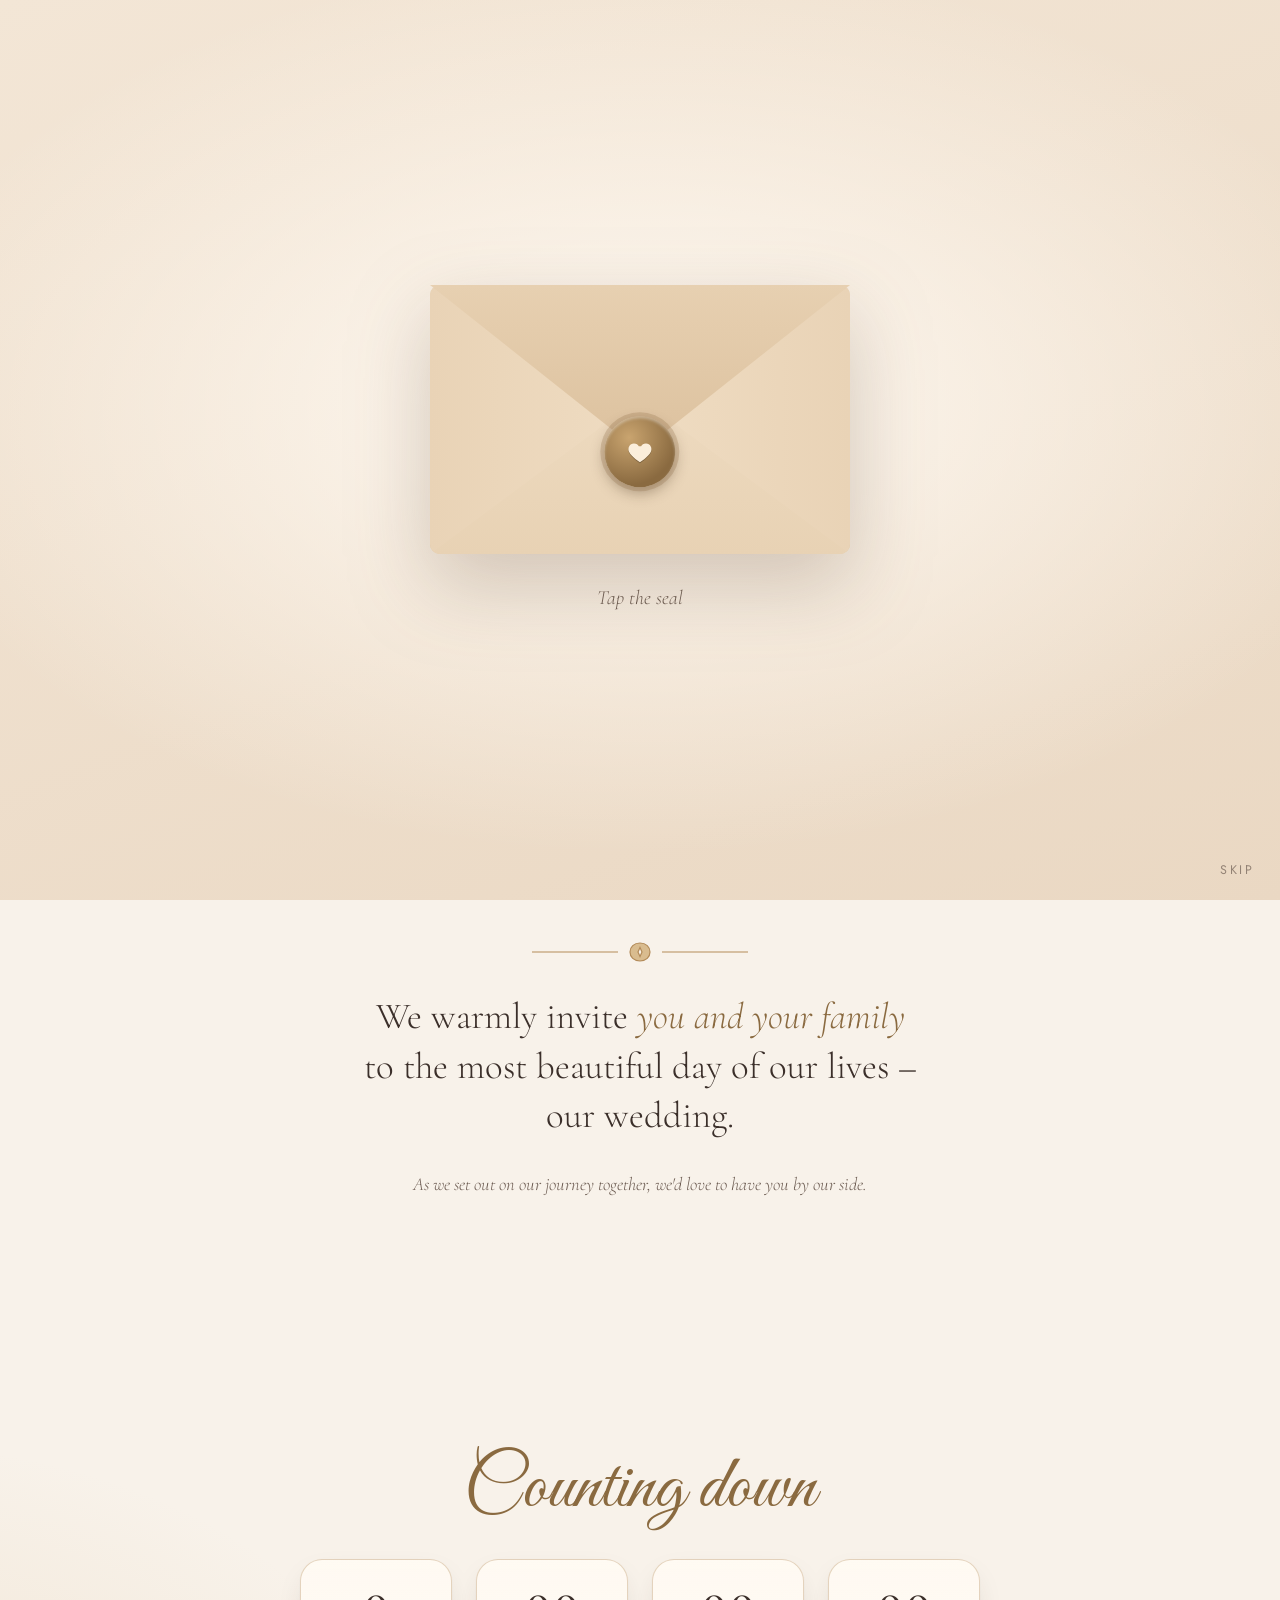
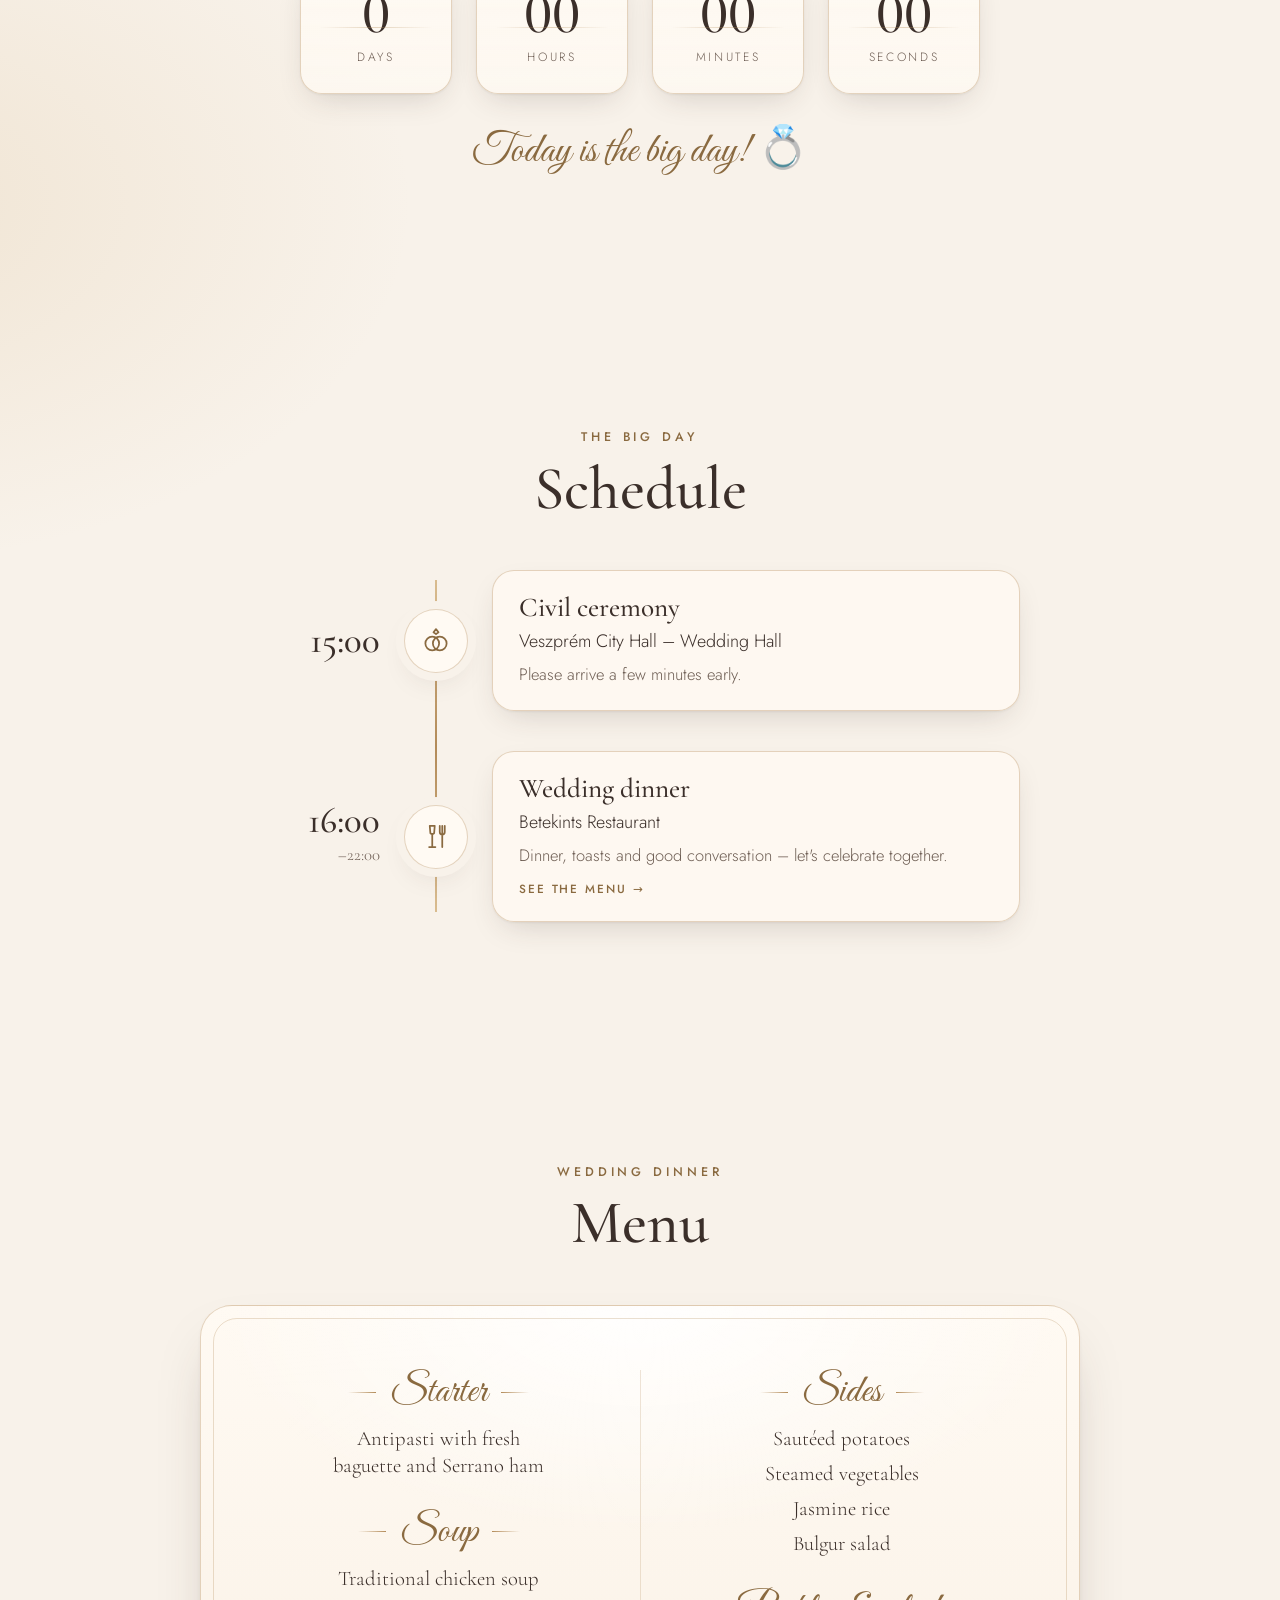
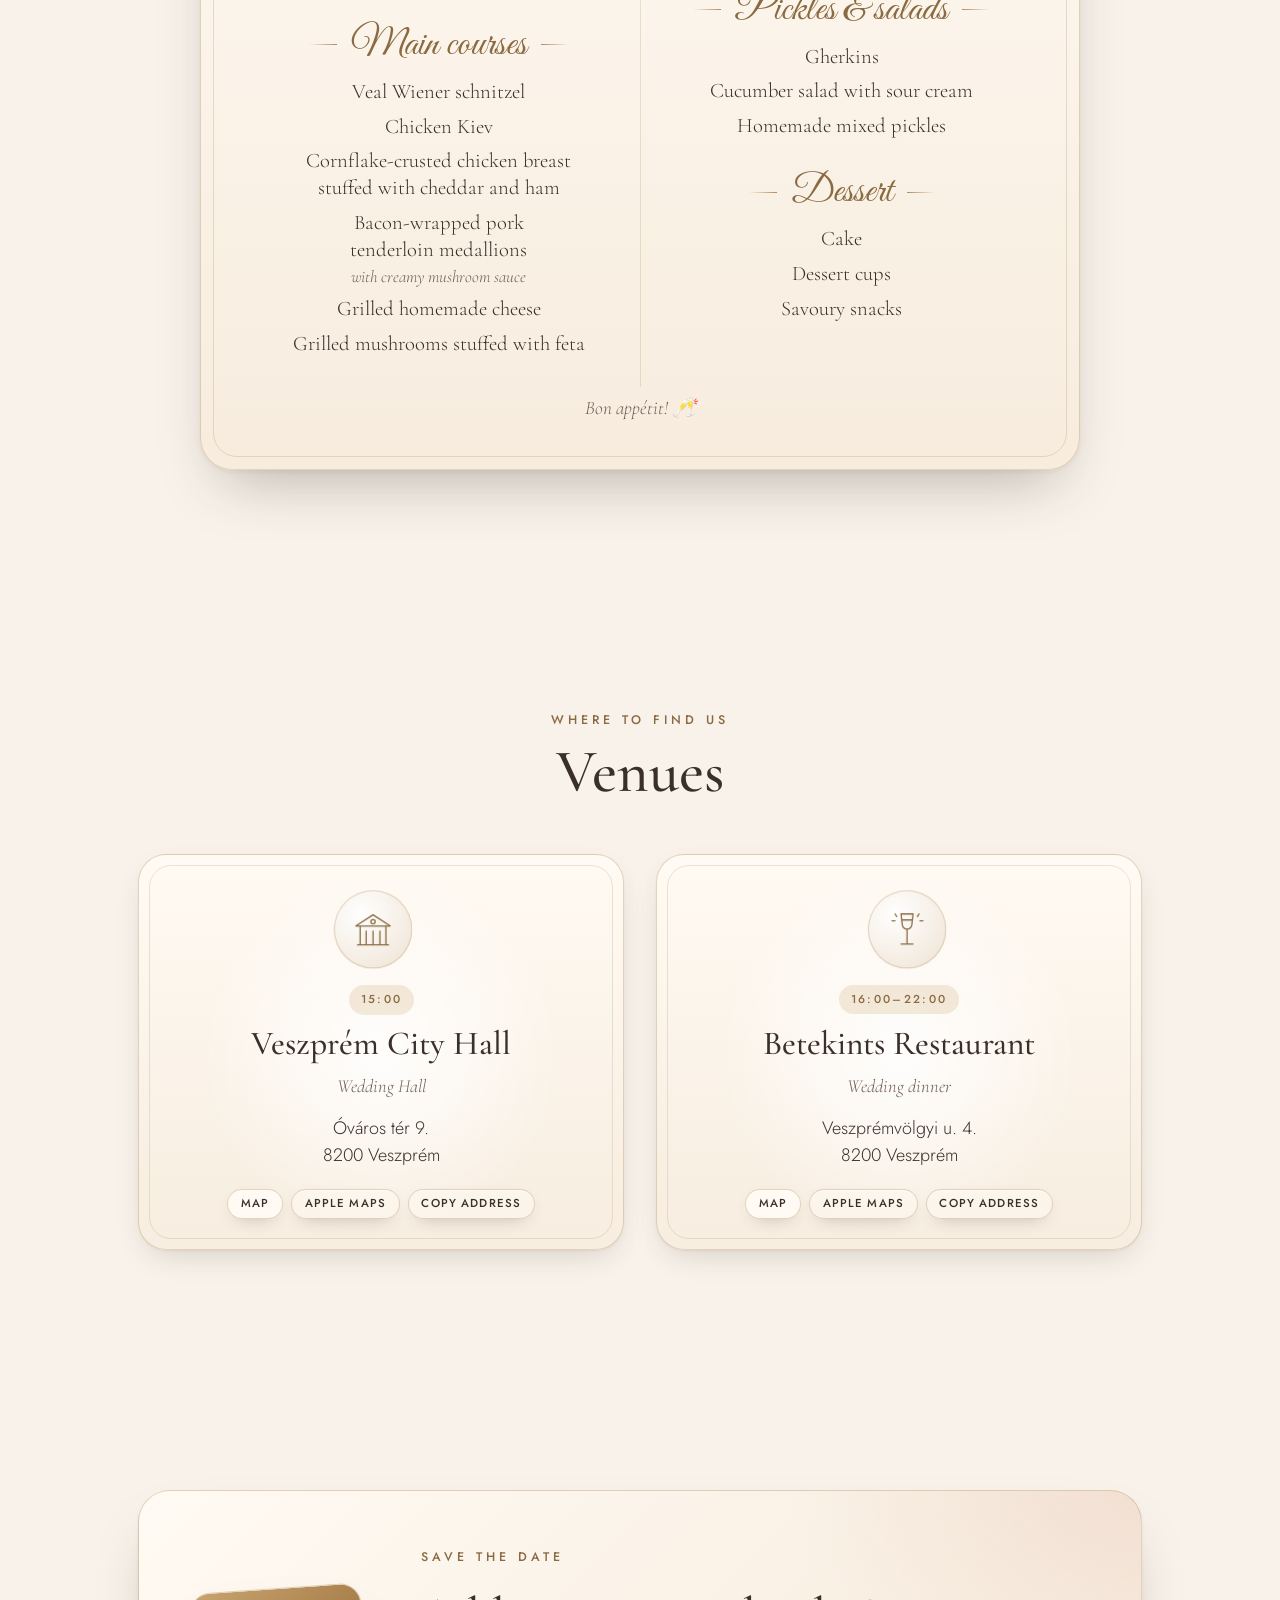
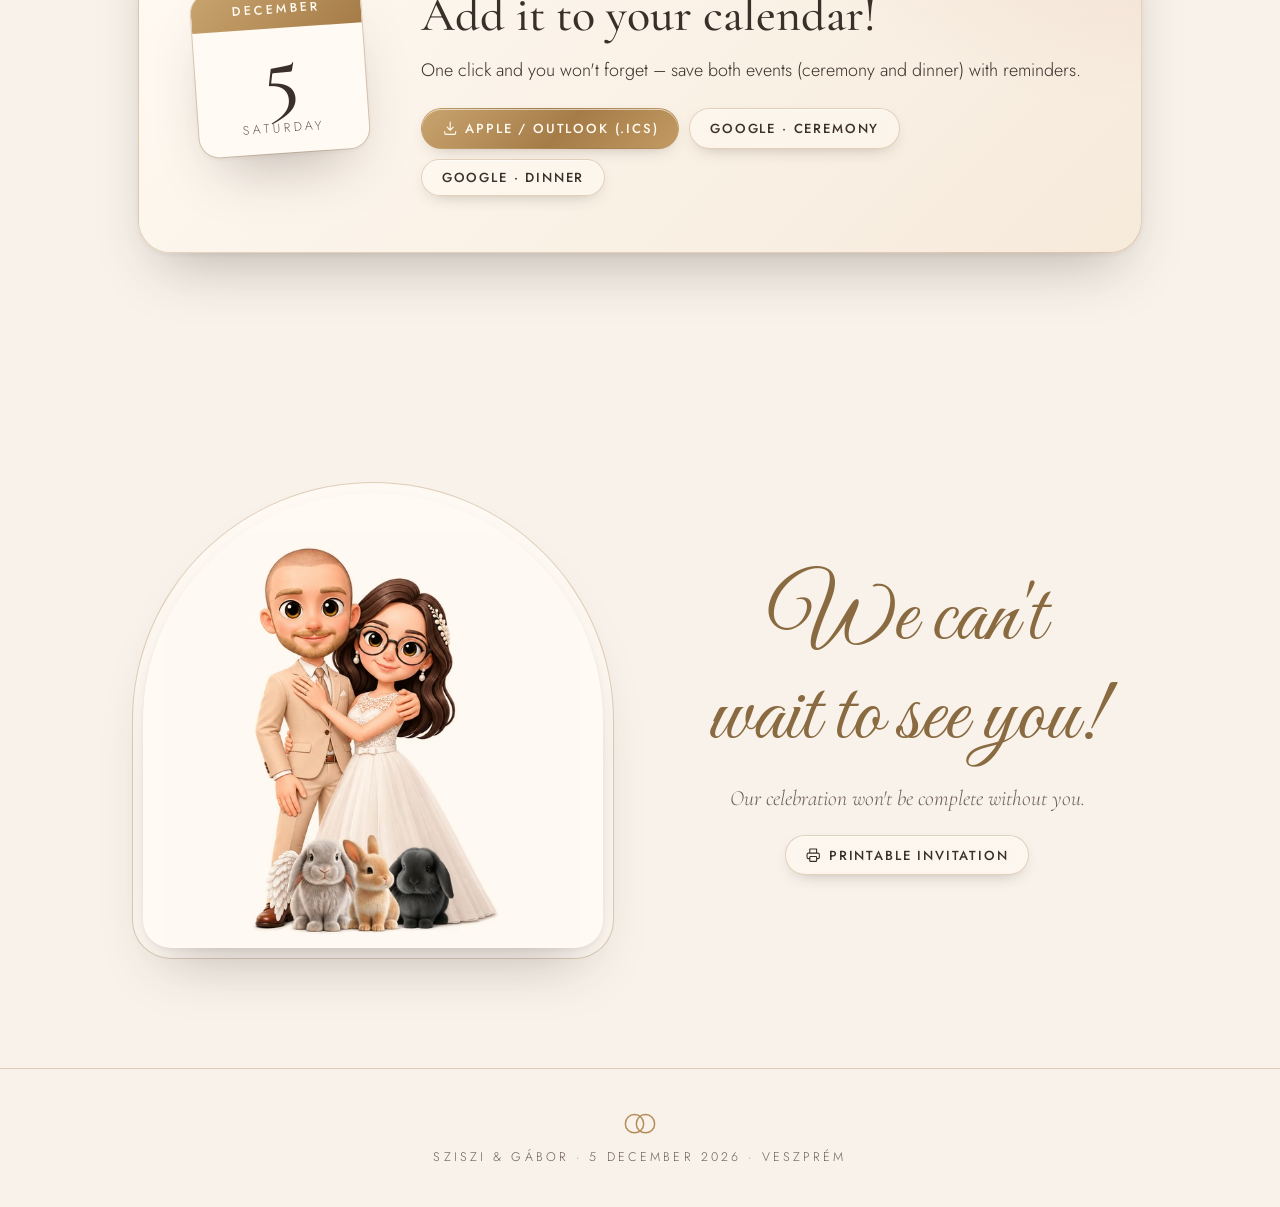
==== commit 581b9356: "Kétnyelvű oldal: magyar/angol, böngészőnyelv-felismerés és nyelvváltó Co-Authored-By: Claude Opus 5." ====
--- a/index.html
+++ b/index.html
@@ -3,19 +3,20 @@
 <head>
   <meta charset="utf-8">
   <meta name="viewport" content="width=device-width, initial-scale=1, viewport-fit=cover">
-  <title>Sziszi &amp; Gábor · Esküvő · 2026. december 5.</title>
-  <meta name="description" content="Sziszi és Gábor összeházasodnak! 2026. december 5., 15:00 · Veszprém, Polgármesteri Hivatal – utána vacsora a Betekints Étteremben.">
+  <title data-i18n="meta.title">Sziszi &amp; Gábor · Esküvő · 2026. december 5.</title>
+  <meta name="description" data-i18n-attr="content:meta.description" content="Sziszi és Gábor összeházasodnak! 2026. december 5., 15:00 · Veszprém, Polgármesteri Hivatal – utána vacsora a Betekints Étteremben.">
   <meta name="theme-color" content="#f8f2ea">
   <meta name="color-scheme" content="light">
 
   <!-- Link-előnézet (Messenger, WhatsApp, Viber…) -->
   <meta property="og:type" content="website">
   <meta property="og:locale" content="hu_HU">
+  <meta property="og:locale:alternate" content="en_GB">
   <meta property="og:title" content="Sziszi &amp; Gábor · Összeházasodunk! · 2026. december 5.">
   <meta property="og:description" content="Szeretettel meghívunk esküvőnkre! 15:00 polgári szertartás Veszprémben, 16:00-tól vacsora a Betekints Étteremben.">
   <meta property="og:url" content="https://95gabor.github.io/wedding/">
   <meta property="og:site_name" content="Sziszi &amp; Gábor esküvője">
-  <meta property="og:image" content="https://95gabor.github.io/wedding/assets/img/og-image.jpg?v=2">
+  <meta property="og:image" content="https://95gabor.github.io/wedding/assets/img/og-image.jpg?v=4">
   <meta property="og:image:type" content="image/jpeg">
   <meta property="og:image:width" content="1200">
   <meta property="og:image:height" content="630">
@@ -23,7 +24,7 @@
   <meta name="twitter:card" content="summary_large_image">
   <meta name="twitter:title" content="Sziszi &amp; Gábor · Összeházasodunk! · 2026. december 5.">
   <meta name="twitter:description" content="15:00 polgári szertartás Veszprémben, 16:00-tól vacsora a Betekints Étteremben.">
-  <meta name="twitter:image" content="https://95gabor.github.io/wedding/assets/img/og-image.jpg?v=2">
+  <meta name="twitter:image" content="https://95gabor.github.io/wedding/assets/img/og-image.jpg?v=4">
 
   <link rel="icon" href="assets/img/favicon.svg" type="image/svg+xml">
   <link rel="preconnect" href="https://fonts.googleapis.com">
@@ -40,46 +41,66 @@
       const skip = seen || location.hash || new URLSearchParams(location.search).has("nointro") ||
         matchMedia("(prefers-reduced-motion: reduce)").matches;
       if (!skip) d.classList.add("show-intro");
+      /* nyelv: ?lang= → mentett választás → böngésző nyelve (magyar, különben angol) */
+      let lang = new URLSearchParams(location.search).get("lang");
+      if (lang !== "hu" && lang !== "en") {
+        try { lang = localStorage.getItem("lang"); } catch {}
+      }
+      if (lang !== "hu" && lang !== "en") {
+        const prefs = navigator.languages?.length ? navigator.languages : [navigator.language || "hu"];
+        const hit = prefs.map((l) => l.toLowerCase().slice(0, 2)).find((l) => l === "hu" || l === "en");
+        lang = hit || "en";
+      }
+      d.lang = lang;
+      if (lang !== "hu") {
+        d.classList.add("i18n-pending");
+        setTimeout(() => d.classList.remove("i18n-pending"), 2000);
+      }
     })();
   </script>
   <link rel="stylesheet" href="assets/css/style.css">
+  <script src="assets/js/i18n.js" defer></script>
   <script src="assets/js/main.js" defer></script>
 </head>
 <body>
-  <a class="skip-link" href="#main">Ugrás a tartalomra</a>
+  <a class="skip-link" href="#main" data-i18n="skip">Ugrás a tartalomra</a>
 
   <!-- ============ Boríték-intró ============ -->
   <div class="envelope-intro" id="intro" aria-hidden="true">
     <div class="envelope">
       <div class="envelope__back"></div>
       <div class="envelope__letter">
-        <span class="envelope__letter-kicker">Meghívó</span>
+        <span class="envelope__letter-kicker" data-i18n="envelope.kicker">Meghívó</span>
         <span class="envelope__letter-date">2026 · 12 · 05</span>
       </div>
       <div class="envelope__front"></div>
       <div class="envelope__flap"></div>
       <button class="envelope__seal" type="button" id="open-envelope" tabindex="-1">
         <svg viewBox="0 0 24 24" aria-hidden="true"><path d="M12 21s-7.5-4.6-9.6-9.2C.9 8.4 3 4.5 6.7 4.5c2.2 0 3.6 1.2 4.3 2.4h2c.7-1.2 2.1-2.4 4.3-2.4 3.7 0 5.8 3.9 4.3 7.3C19.5 16.4 12 21 12 21z"/></svg>
-        <span class="sr-only">Meghívó megnyitása</span>
+        <span class="sr-only" data-i18n="envelope.open">Meghívó megnyitása</span>
       </button>
     </div>
-    <p class="envelope-intro__hint">Koppints a pecsétre</p>
-    <button class="envelope-intro__skip" type="button" id="skip-intro" tabindex="-1">Kihagyás</button>
+    <p class="envelope-intro__hint" data-i18n="envelope.hint">Koppints a pecsétre</p>
+    <button class="envelope-intro__skip" type="button" id="skip-intro" tabindex="-1" data-i18n="envelope.skip">Kihagyás</button>
   </div>
 
   <canvas class="snow" id="snow" aria-hidden="true"></canvas>
 
   <header class="topbar" id="topbar">
-    <a class="topbar__brand" href="#top" aria-label="Vissza a tetejére">
+    <a class="topbar__brand" href="#top" aria-label="Vissza a tetejére" data-i18n-attr="aria-label:nav.top">
       <svg viewBox="0 0 48 32" aria-hidden="true"><circle cx="18" cy="16" r="10"/><circle cx="30" cy="16" r="10"/></svg>
     </a>
-    <nav class="topbar__nav" aria-label="Fő navigáció">
-      <a href="#program">Program</a>
-      <a href="#menu">Menü</a>
-      <a href="#helyszinek">Helyszínek</a>
-      <a href="#naptar">Naptár</a>
-      <a href="nyomtathato.html" class="topbar__print">Nyomtatható</a>
+    <nav class="topbar__nav" aria-label="Fő navigáció" data-i18n-attr="aria-label:nav.label">
+      <a href="#program" data-i18n="nav.program">Program</a>
+      <a href="#menu" data-i18n="nav.menu">Menü</a>
+      <a href="#helyszinek" data-i18n="nav.venues">Helyszínek</a>
+      <a href="#naptar" data-i18n="nav.calendar">Naptár</a>
+      <a href="nyomtathato.html" class="topbar__print" data-i18n="nav.print">Nyomtatható</a>
     </nav>
+    <div class="lang-switch" role="group" aria-label="Nyelv / Language">
+      <button type="button" data-lang="hu" lang="hu" title="Magyar">HU</button>
+      <button type="button" data-lang="en" lang="en" title="English">EN</button>
+    </div>
   </header>
 
   <main id="main">
@@ -87,33 +108,33 @@
     <section class="hero" id="top">
       <div class="hero__glow" aria-hidden="true"></div>
       <div class="hero__text">
-        <p class="eyebrow hero__in" style="--d:0">Összeházasodunk!</p>
+        <p class="eyebrow hero__in" style="--d:0" data-i18n="hero.kicker">Összeházasodunk!</p>
         <h1 class="hero__names">
           <span class="hero__name hero__in" style="--d:1">Sziszi</span>
           <span class="hero__amp hero__in" style="--d:2">&amp;</span>
           <span class="hero__name hero__in" style="--d:3">Gábor</span>
         </h1>
         <div class="hero__date hero__in" style="--d:4">
-          <span>szombat</span>
-          <strong>2026. december 5.</strong>
+          <span data-i18n="date.weekday">szombat</span>
+          <strong data-i18n="date.long">2026. december 5.</strong>
           <span>15:00 · Veszprém</span>
         </div>
         <div class="hero__actions hero__in" style="--d:5">
           <a class="btn btn--gold" href="#naptar">
             <svg viewBox="0 0 24 24" aria-hidden="true"><rect x="3" y="5" width="18" height="16" rx="2"/><path d="M3 10h18M8 3v4M16 3v4"/></svg>
-            Naptárba
+            <span data-i18n="hero.calendar">Naptárba</span>
           </a>
-          <a class="btn btn--ghost" href="#program">Részletek</a>
+          <a class="btn btn--ghost" href="#program" data-i18n="hero.details">Részletek</a>
         </div>
       </div>
       <figure class="hero__art hero__in" style="--d:2">
         <div class="hero__halo" aria-hidden="true"></div>
         <picture>
           <source type="image/avif" srcset="assets/img/couple-480.avif 480w, assets/img/couple-900.avif 900w" sizes="(max-width: 800px) 70vw, 420px">
-          <img src="assets/img/couple-480.webp" srcset="assets/img/couple-480.webp 480w, assets/img/couple-900.webp 900w" sizes="(max-width: 800px) 70vw, 420px" width="900" height="1415" alt="Sziszi és Gábor rajzolt alakja, egymást átölelve" fetchpriority="high">
+          <img src="assets/img/couple-480.webp" srcset="assets/img/couple-480.webp 480w, assets/img/couple-900.webp 900w" sizes="(max-width: 800px) 70vw, 420px" width="900" height="1415" alt="Sziszi és Gábor rajzolt alakja, egymást átölelve" data-i18n-attr="alt:hero.alt" fetchpriority="high">
         </picture>
       </figure>
-      <a class="hero__scroll" href="#meghivo" aria-label="Görgess lejjebb"><span></span></a>
+      <a class="hero__scroll" href="#meghivo" aria-label="Görgess lejjebb" data-i18n-attr="aria-label:hero.scroll"><span></span></a>
     </section>
 
     <!-- ============ Meghívó szöveg ============ -->
@@ -121,29 +142,29 @@
       <div class="ornament reveal" aria-hidden="true">
         <svg viewBox="0 0 220 24"><path d="M2 12h86M132 12h86"/><path d="M110 3c-6 0-10 4-10 9s4 9 10 9 10-4 10-9-4-9-10-9zm0 4.5 2 4.5-2 4.5-2-4.5z"/></svg>
       </div>
-      <p class="invite__lead reveal">
+      <p class="invite__lead reveal" data-i18n-html="invite.lead">
         Szeretettel meghívunk <em>Téged és kedves családodat</em><br>
         életünk legszebb napjára, házasságkötésünkre.
       </p>
-      <p class="invite__quote reveal">Egy közös út kezdetén szeretnénk, ha mellettünk lennétek.</p>
+      <p class="invite__quote reveal" data-i18n="invite.quote">Egy közös út kezdetén szeretnénk, ha mellettünk lennétek.</p>
     </section>
 
     <!-- ============ Visszaszámláló ============ -->
     <section class="section countdown-wrap" aria-labelledby="countdown-title">
-      <h2 class="section__title reveal" id="countdown-title"><span class="script">Már csak</span></h2>
+      <h2 class="section__title reveal" id="countdown-title"><span class="script" data-i18n="countdown.title">Már csak</span></h2>
       <div class="countdown reveal" id="countdown" data-target="2026-12-05T15:00:00+01:00" role="timer" aria-live="off">
-        <div class="countdown__unit"><span class="countdown__num" data-unit="days">--</span><span class="countdown__label">nap</span></div>
-        <div class="countdown__unit"><span class="countdown__num" data-unit="hours">--</span><span class="countdown__label">óra</span></div>
-        <div class="countdown__unit"><span class="countdown__num" data-unit="minutes">--</span><span class="countdown__label">perc</span></div>
-        <div class="countdown__unit"><span class="countdown__num" data-unit="seconds">--</span><span class="countdown__label">másodperc</span></div>
-      </div>
-      <p class="countdown__done" id="countdown-done" hidden>Ma van a nagy nap! 💍</p>
+        <div class="countdown__unit"><span class="countdown__num" data-unit="days">--</span><span class="countdown__label" data-i18n="countdown.days">nap</span></div>
+        <div class="countdown__unit"><span class="countdown__num" data-unit="hours">--</span><span class="countdown__label" data-i18n="countdown.hours">óra</span></div>
+        <div class="countdown__unit"><span class="countdown__num" data-unit="minutes">--</span><span class="countdown__label" data-i18n="countdown.minutes">perc</span></div>
+        <div class="countdown__unit"><span class="countdown__num" data-unit="seconds">--</span><span class="countdown__label" data-i18n="countdown.seconds">másodperc</span></div>
+      </div>
+      <p class="countdown__done" id="countdown-done" hidden data-i18n="countdown.done">Ma van a nagy nap! 💍</p>
     </section>
 
     <!-- ============ Program ============ -->
     <section class="section program" id="program" aria-labelledby="program-title">
-      <p class="eyebrow reveal">A nagy nap</p>
-      <h2 class="section__title reveal" id="program-title">Program</h2>
+      <p class="eyebrow reveal" data-i18n="program.kicker">A nagy nap</p>
+      <h2 class="section__title reveal" id="program-title" data-i18n="program.title">Program</h2>
 
       <ol class="timeline">
         <li class="timeline__item reveal">
@@ -152,9 +173,9 @@
             <svg viewBox="0 0 24 24"><circle cx="9" cy="14" r="5.5"/><circle cx="15" cy="14" r="5.5"/><path d="m10 5 2-2.5L14 5l-2 1.5z"/></svg>
           </div>
           <div class="timeline__card">
-            <h3>Polgári szertartás</h3>
-            <p>Polgármesteri Hivatal – házasságkötő terem</p>
-            <p class="muted">Érdemes néhány perccel korábban érkezni.</p>
+            <h3 data-i18n="program.ceremony">Polgári szertartás</h3>
+            <p data-i18n="program.ceremonyPlace">Polgármesteri Hivatal – házasságkötő terem</p>
+            <p class="muted" data-i18n="program.ceremonyNote">Érdemes néhány perccel korábban érkezni.</p>
           </div>
         </li>
         <li class="timeline__item reveal">
@@ -163,10 +184,10 @@
             <svg viewBox="0 0 24 24"><path d="M7 3h4l-.5 6a2.5 2.5 0 0 1-3 0zM9 9.5V20M6.5 20h5M17 3v17M15 3v5a2 2 0 0 0 4 0V3"/></svg>
           </div>
           <div class="timeline__card">
-            <h3>Ünnepi vacsora</h3>
-            <p>Betekints Étterem</p>
-            <p class="muted">Vacsora, koccintás, beszélgetés – együtt ünnepelünk.</p>
-            <a class="timeline__link" href="#menu">Nézd meg a menüt <span aria-hidden="true">→</span></a>
+            <h3 data-i18n="program.dinner">Ünnepi vacsora</h3>
+            <p data-i18n="program.dinnerPlace">Betekints Étterem</p>
+            <p class="muted" data-i18n="program.dinnerNote">Vacsora, koccintás, beszélgetés – együtt ünnepelünk.</p>
+            <a class="timeline__link" href="#menu"><span data-i18n="program.menuLink">Nézd meg a menüt</span> <span aria-hidden="true">→</span></a>
           </div>
         </li>
       </ol>
@@ -174,74 +195,74 @@
 
     <!-- ============ Menü ============ -->
     <section class="section menu" id="menu" aria-labelledby="menu-title">
-      <p class="eyebrow reveal">Ünnepi vacsora</p>
-      <h2 class="section__title reveal" id="menu-title">Menü</h2>
+      <p class="eyebrow reveal" data-i18n="menu.kicker">Ünnepi vacsora</p>
+      <h2 class="section__title reveal" id="menu-title" data-i18n="menu.title">Menü</h2>
 
       <div class="menu__card reveal">
         <div class="menu__frame" aria-hidden="true"></div>
         <div class="menu__cols">
           <section class="course">
-            <h3 class="course__name">Előétel</h3>
-            <div class="course__items">
-              <p>Antipasti friss bagettel és serrano sonkával</p>
-            </div>
-          </section>
-
-          <section class="course">
-            <h3 class="course__name">Leves</h3>
-            <div class="course__items">
-              <p>Tanyasi tyúkhúsleves</p>
-            </div>
-          </section>
-
-          <section class="course">
-            <h3 class="course__name">Főételek</h3>
-            <div class="course__items">
-              <p>Borjú bécsi</p>
-              <p>Kijevi jércemell</p>
-              <p>Cornflakes-bundában sült csirkemell cheddar sajttal és sonkával töltve</p>
-              <p>Szűzérmék szalonnaköntösben <small>tejszínes gombamártással</small></p>
-              <p>Házi grillsajt</p>
-              <p>Fetával töltött, grillezett gombafejek</p>
-            </div>
-          </section>
-
-          <section class="course">
-            <h3 class="course__name">Köretek</h3>
-            <div class="course__items">
-              <p>Pirított burgonya</p>
-              <p>Párolt zöldségek</p>
-              <p>Jázminrizs</p>
-              <p>Bulgursaláta</p>
-            </div>
-          </section>
-
-          <section class="course">
-            <h3 class="course__name">Savanyúságok</h3>
-            <div class="course__items">
-              <p>Csemegeuborka</p>
-              <p>Tejfölös uborkasaláta</p>
-              <p>Házi vegyes savanyúság</p>
-            </div>
-          </section>
-
-          <section class="course">
-            <h3 class="course__name">Desszert</h3>
-            <div class="course__items">
-              <p>Torta</p>
-              <p>Pohárdesszertek</p>
-              <p>Sós ropogtatnivalók</p>
-            </div>
-          </section>
-        </div>
-        <p class="menu__foot">Jó étvágyat! <span aria-hidden="true">🥂</span></p>
+            <h3 class="course__name" data-i18n="menu.starter">Előétel</h3>
+            <div class="course__items">
+              <p data-i18n="menu.antipasti">Antipasti friss bagettel és serrano sonkával</p>
+            </div>
+          </section>
+
+          <section class="course">
+            <h3 class="course__name" data-i18n="menu.soup">Leves</h3>
+            <div class="course__items">
+              <p data-i18n="menu.chickenSoup">Tanyasi tyúkhúsleves</p>
+            </div>
+          </section>
+
+          <section class="course">
+            <h3 class="course__name" data-i18n="menu.mains">Főételek</h3>
+            <div class="course__items">
+              <p data-i18n="menu.schnitzel">Borjú bécsi</p>
+              <p data-i18n="menu.kiev">Kijevi jércemell</p>
+              <p data-i18n="menu.cornflakes">Cornflakes-bundában sült csirkemell cheddar sajttal és sonkával töltve</p>
+              <p data-i18n-html="menu.tenderloin">Szűzérmék szalonnaköntösben <small>tejszínes gombamártással</small></p>
+              <p data-i18n="menu.grillCheese">Házi grillsajt</p>
+              <p data-i18n="menu.mushrooms">Fetával töltött, grillezett gombafejek</p>
+            </div>
+          </section>
+
+          <section class="course">
+            <h3 class="course__name" data-i18n="menu.sides">Köretek</h3>
+            <div class="course__items">
+              <p data-i18n="menu.potatoes">Pirított burgonya</p>
+              <p data-i18n="menu.vegetables">Párolt zöldségek</p>
+              <p data-i18n="menu.rice">Jázminrizs</p>
+              <p data-i18n="menu.bulgur">Bulgursaláta</p>
+            </div>
+          </section>
+
+          <section class="course">
+            <h3 class="course__name" data-i18n="menu.pickles">Savanyúságok</h3>
+            <div class="course__items">
+              <p data-i18n="menu.gherkins">Csemegeuborka</p>
+              <p data-i18n="menu.cucumberSalad">Tejfölös uborkasaláta</p>
+              <p data-i18n="menu.mixedPickles">Házi vegyes savanyúság</p>
+            </div>
+          </section>
+
+          <section class="course">
+            <h3 class="course__name" data-i18n="menu.dessert">Desszert</h3>
+            <div class="course__items">
+              <p data-i18n="menu.cake">Torta</p>
+              <p data-i18n="menu.cups">Pohárdesszertek</p>
+              <p data-i18n="menu.snacks">Sós ropogtatnivalók</p>
+            </div>
+          </section>
+        </div>
+        <p class="menu__foot"><span data-i18n="menu.enjoy">Jó étvágyat!</span> <span aria-hidden="true">🥂</span></p>
       </div>
     </section>
 
     <!-- ============ Helyszínek ============ -->
     <section class="section venues" id="helyszinek" aria-labelledby="venues-title">
-      <p class="eyebrow reveal">Hol találkozunk?</p>
-      <h2 class="section__title reveal" id="venues-title">Helyszínek</h2>
+      <p class="eyebrow reveal" data-i18n="venues.kicker">Hol találkozunk?</p>
+      <h2 class="section__title reveal" id="venues-title" data-i18n="venues.title">Helyszínek</h2>
 
       <div class="venues__grid">
         <article class="venue reveal tilt">
@@ -249,13 +270,13 @@
             <svg viewBox="0 0 48 48"><path d="M6 42h36M9 42V20M39 42V20M4 20 24 7l20 13zM16 42V26M24 42V26M32 42V26"/><circle cx="24" cy="15" r="2.5"/></svg>
           </div>
           <span class="venue__badge">15:00</span>
-          <h3>Polgármesteri Hivatal</h3>
-          <p class="venue__sub">Házasságkötő terem</p>
+          <h3 data-i18n="venues.cityHall">Polgármesteri Hivatal</h3>
+          <p class="venue__sub" data-i18n="venues.cityHallSub">Házasságkötő terem</p>
           <address>Óváros tér 9.<br>8200 Veszprém</address>
           <div class="venue__actions">
-            <a class="btn btn--small" href="https://www.google.com/maps/search/?api=1&amp;query=Veszpr%C3%A9m%20Polg%C3%A1rmesteri%20Hivatal%2C%20%C3%93v%C3%A1ros%20t%C3%A9r%209" target="_blank" rel="noopener">Térkép</a>
-            <a class="btn btn--small btn--ghost" href="https://maps.apple.com/?q=Polg%C3%A1rmesteri%20Hivatal&amp;address=%C3%93v%C3%A1ros%20t%C3%A9r%209%2C%208200%20Veszpr%C3%A9m" target="_blank" rel="noopener">Apple Térképek</a>
-            <button class="btn btn--small btn--ghost copy" type="button" data-copy="Óváros tér 9., 8200 Veszprém">Cím másolása</button>
+            <a class="btn btn--small" href="https://www.google.com/maps/search/?api=1&amp;query=Veszpr%C3%A9m%20Polg%C3%A1rmesteri%20Hivatal%2C%20%C3%93v%C3%A1ros%20t%C3%A9r%209" target="_blank" rel="noopener" data-i18n="venues.map">Térkép</a>
+            <a class="btn btn--small btn--ghost" href="https://maps.apple.com/?q=Polg%C3%A1rmesteri%20Hivatal&amp;address=%C3%93v%C3%A1ros%20t%C3%A9r%209%2C%208200%20Veszpr%C3%A9m" target="_blank" rel="noopener" data-i18n="venues.appleMaps">Apple Térképek</a>
+            <button class="btn btn--small btn--ghost copy" type="button" data-copy="Óváros tér 9., 8200 Veszprém" data-i18n="venues.copy">Cím másolása</button>
           </div>
         </article>
 
@@ -264,13 +285,13 @@
             <svg viewBox="0 0 48 48"><path d="M17 6h14l-1.5 13a5.6 5.6 0 0 1-11 0zM24 24.5V40M17 41h14"/><path d="M18.4 13h11.2"/><path d="M36 9l2-3M39 14h3.5M10 14H6.5M12 9l-2-3"/></svg>
           </div>
           <span class="venue__badge">16:00–22:00</span>
-          <h3>Betekints Étterem</h3>
-          <p class="venue__sub">Ünnepi vacsora</p>
+          <h3 data-i18n="venues.restaurant">Betekints Étterem</h3>
+          <p class="venue__sub" data-i18n="venues.restaurantSub">Ünnepi vacsora</p>
           <address>Veszprémvölgyi u. 4.<br>8200 Veszprém</address>
           <div class="venue__actions">
-            <a class="btn btn--small" href="https://www.google.com/maps/search/?api=1&amp;query=Betekints%20%C3%89tterem%2C%20Veszpr%C3%A9mv%C3%B6lgyi%20u.%204%2C%20Veszpr%C3%A9m" target="_blank" rel="noopener">Térkép</a>
-            <a class="btn btn--small btn--ghost" href="https://maps.apple.com/?q=Betekints%20%C3%89tterem&amp;address=Veszpr%C3%A9mv%C3%B6lgyi%20u.%204%2C%208200%20Veszpr%C3%A9m" target="_blank" rel="noopener">Apple Térképek</a>
-            <button class="btn btn--small btn--ghost copy" type="button" data-copy="Veszprémvölgyi u. 4., 8200 Veszprém">Cím másolása</button>
+            <a class="btn btn--small" href="https://www.google.com/maps/search/?api=1&amp;query=Betekints%20%C3%89tterem%2C%20Veszpr%C3%A9mv%C3%B6lgyi%20u.%204%2C%20Veszpr%C3%A9m" target="_blank" rel="noopener" data-i18n="venues.map">Térkép</a>
+            <a class="btn btn--small btn--ghost" href="https://maps.apple.com/?q=Betekints%20%C3%89tterem&amp;address=Veszpr%C3%A9mv%C3%B6lgyi%20u.%204%2C%208200%20Veszpr%C3%A9m" target="_blank" rel="noopener" data-i18n="venues.appleMaps">Apple Térképek</a>
+            <button class="btn btn--small btn--ghost copy" type="button" data-copy="Veszprémvölgyi u. 4., 8200 Veszprém" data-i18n="venues.copy">Cím másolása</button>
           </div>
         </article>
       </div>
@@ -282,22 +303,22 @@
         <div class="calendar__date" aria-hidden="true">
           <span class="calendar__month">December</span>
           <span class="calendar__day">5</span>
-          <span class="calendar__weekday">szombat</span>
+          <span class="calendar__weekday" data-i18n="date.weekday">szombat</span>
         </div>
         <div class="calendar__body">
           <p class="eyebrow">Save the date</p>
-          <h2 class="section__title" id="cal-title">Tedd a naptáradba!</h2>
-          <p>Egy kattintás, és nem felejted el – mindkét eseményt (szertartás és vacsora) emlékeztetővel együtt elmentheted.</p>
+          <h2 class="section__title" id="cal-title" data-i18n="calendar.title">Tedd a naptáradba!</h2>
+          <p data-i18n="calendar.text">Egy kattintás, és nem felejted el – mindkét eseményt (szertartás és vacsora) emlékeztetővel együtt elmentheted.</p>
           <div class="calendar__actions">
-            <a class="btn btn--gold" href="eskuvo.ics" download="eskuvo-2026-12-05.ics">
+            <a class="btn btn--gold" href="eskuvo.ics" download="eskuvo-2026-12-05.ics" data-i18n-attr="href:calendar.icsHref;download:calendar.icsName">
               <svg viewBox="0 0 24 24" aria-hidden="true"><path d="M12 3v12m0 0-4.5-4.5M12 15l4.5-4.5M4 17v2a2 2 0 0 0 2 2h12a2 2 0 0 0 2-2v-2"/></svg>
               Apple / Outlook (.ics)
             </a>
-            <a class="btn btn--ghost" target="_blank" rel="noopener" href="https://calendar.google.com/calendar/render?action=TEMPLATE&amp;text=Sziszi+%26+G%C3%A1bor+esk%C3%BCv%C5%91je+%E2%80%93+polg%C3%A1ri+szertart%C3%A1s&amp;dates=20261205T140000Z%2F20261205T150000Z&amp;location=Polg%C3%A1rmesteri+Hivatal+%E2%80%93+h%C3%A1zass%C3%A1gk%C3%B6t%C5%91+terem%2C+%C3%93v%C3%A1ros+t%C3%A9r+9.%2C+8200+Veszpr%C3%A9m&amp;details=Polg%C3%A1ri+szertart%C3%A1s+a+veszpr%C3%A9mi+Polg%C3%A1rmesteri+Hivatal+h%C3%A1zass%C3%A1gk%C3%B6t%C5%91+term%C3%A9ben.+Ut%C3%A1na+vacsora+a+Betekints+%C3%89tteremben.&amp;ctz=Europe%2FBudapest">
-              Google · szertartás
+            <a class="btn btn--ghost" target="_blank" rel="noopener" data-i18n-attr="href:calendar.googleCeremonyHref" href="https://calendar.google.com/calendar/render?action=TEMPLATE&amp;text=Sziszi+%26+G%C3%A1bor+esk%C3%BCv%C5%91je+%E2%80%93+polg%C3%A1ri+szertart%C3%A1s&amp;dates=20261205T140000Z%2F20261205T150000Z&amp;location=Polg%C3%A1rmesteri+Hivatal+%E2%80%93+h%C3%A1zass%C3%A1gk%C3%B6t%C5%91+terem%2C+%C3%93v%C3%A1ros+t%C3%A9r+9.%2C+8200+Veszpr%C3%A9m&amp;details=Polg%C3%A1ri+szertart%C3%A1s+a+veszpr%C3%A9mi+Polg%C3%A1rmesteri+Hivatal+h%C3%A1zass%C3%A1gk%C3%B6t%C5%91+term%C3%A9ben.+Ut%C3%A1na+vacsora+a+Betekints+%C3%89tteremben.&amp;ctz=Europe%2FBudapest">
+              <span data-i18n="calendar.googleCeremony">Google · szertartás</span>
             </a>
-            <a class="btn btn--ghost" target="_blank" rel="noopener" href="https://calendar.google.com/calendar/render?action=TEMPLATE&amp;text=Sziszi+%26+G%C3%A1bor+esk%C3%BCv%C5%91je+%E2%80%93+vacsora+%28Betekints+%C3%89tterem%29&amp;dates=20261205T150000Z%2F20261205T210000Z&amp;location=Betekints+%C3%89tterem%2C+Veszpr%C3%A9mv%C3%B6lgyi+u.+4.%2C+8200+Veszpr%C3%A9m&amp;details=%C3%9Cnnepi+vacsora+16%3A00-t%C3%B3l+22%3A00-ig.&amp;ctz=Europe%2FBudapest">
-              Google · vacsora
+            <a class="btn btn--ghost" target="_blank" rel="noopener" data-i18n-attr="href:calendar.googleDinnerHref" href="https://calendar.google.com/calendar/render?action=TEMPLATE&amp;text=Sziszi+%26+G%C3%A1bor+esk%C3%BCv%C5%91je+%E2%80%93+vacsora+%28Betekints+%C3%89tterem%29&amp;dates=20261205T150000Z%2F20261205T210000Z&amp;location=Betekints+%C3%89tterem%2C+Veszpr%C3%A9mv%C3%B6lgyi+u.+4.%2C+8200+Veszpr%C3%A9m&amp;details=%C3%9Cnnepi+vacsora+16%3A00-t%C3%B3l+22%3A00-ig.&amp;ctz=Europe%2FBudapest">
+              <span data-i18n="calendar.googleDinner">Google · vacsora</span>
             </a>
           </div>
         </div>
@@ -309,15 +330,15 @@
       <figure class="closing__art reveal">
         <picture>
           <source type="image/avif" srcset="assets/img/family-600.avif 600w, assets/img/family-1000.avif 1000w" sizes="(max-width: 700px) 86vw, 460px">
-          <img src="assets/img/family-600.webp" srcset="assets/img/family-600.webp 600w, assets/img/family-1000.webp 1000w" sizes="(max-width: 700px) 86vw, 460px" width="1000" height="1000" alt="Sziszi és Gábor a nyuszikkal" loading="lazy">
+          <img src="assets/img/family-600.webp" srcset="assets/img/family-600.webp 600w, assets/img/family-1000.webp 1000w" sizes="(max-width: 700px) 86vw, 460px" width="1000" height="1000" alt="Sziszi és Gábor a nyuszikkal" data-i18n-attr="alt:closing.alt" loading="lazy">
         </picture>
       </figure>
       <div class="closing__text">
-        <h2 class="closing__title reveal" id="closing-title"><span class="script">Várunk szeretettel!</span></h2>
-        <p class="reveal">Az ünnep a Ti jelenlétetekkel lesz teljes.</p>
+        <h2 class="closing__title reveal" id="closing-title"><span class="script" data-i18n="closing.title">Várunk szeretettel!</span></h2>
+        <p class="reveal" data-i18n="closing.text">Az ünnep a Ti jelenlétetekkel lesz teljes.</p>
         <a class="btn btn--ghost reveal" href="nyomtathato.html">
           <svg viewBox="0 0 24 24" aria-hidden="true"><path d="M7 9V3h10v6M7 17H5a2 2 0 0 1-2-2v-4a2 2 0 0 1 2-2h14a2 2 0 0 1 2 2v4a2 2 0 0 1-2 2h-2"/><rect x="7" y="14" width="10" height="7" rx="1"/></svg>
-          Nyomtatható meghívó
+          <span data-i18n="closing.print">Nyomtatható meghívó</span>
         </a>
       </div>
     </section>
@@ -325,7 +346,7 @@
 
   <footer class="footer">
     <svg viewBox="0 0 48 32" aria-hidden="true"><circle cx="18" cy="16" r="10"/><circle cx="30" cy="16" r="10"/></svg>
-    <p>Sziszi &amp; Gábor · 2026. december 5. · Veszprém</p>
+    <p data-i18n="footer">Sziszi &amp; Gábor · 2026. december 5. · Veszprém</p>
   </footer>
 
   <div class="toast" id="toast" role="status" aria-live="polite"></div>
--- a/assets/css/style.css
+++ b/assets/css/style.css
@@ -317,7 +317,33 @@
 .topbar__brand svg { width: 40px; fill: none; stroke: var(--gold); stroke-width: 2; transition: transform .6s var(--ease); }
 .topbar__brand:hover svg { transform: rotate(-12deg) scale(1.08); }
 
-.topbar__nav { display: flex; gap: clamp(12px, 3vw, 32px); }
+.topbar__nav { display: flex; gap: clamp(12px, 3vw, 32px); margin-left: auto; }
+
+/* nyelvváltó */
+.lang-switch {
+  display: inline-flex;
+  flex: none;
+  padding: 3px;
+  border-radius: 999px;
+  border: 1px solid var(--line);
+  background: rgb(255 250 243 / .7);
+}
+.lang-switch button {
+  border: 0;
+  padding: .45em .7em;
+  border-radius: 999px;
+  background: transparent;
+  color: var(--ink-soft);
+  font: 500 .68rem/1 var(--font-sans);
+  letter-spacing: .12em;
+  cursor: pointer;
+  transition: background-color .35s var(--ease), color .35s;
+}
+.lang-switch button[aria-pressed="true"] { background: var(--ink); color: var(--paper); }
+.lang-switch button:not([aria-pressed="true"]):hover { color: var(--ink); }
+
+/* angol nyelvnél a fordítás betöltéséig ne villanjon fel a magyar szöveg */
+.i18n-pending body { visibility: hidden; }
 .topbar__nav a {
   position: relative;
   font-size: .74rem;
@@ -883,9 +909,12 @@
 
 @media (max-width: 460px) {
   .topbar__brand { display: none; }
-  .topbar { justify-content: center; }
-  .topbar__nav { gap: 11px; }
+  .topbar { gap: 10px; padding-inline: 12px; }
+  .topbar__nav { gap: 11px; margin-left: 0; }
   .topbar__nav a { font-size: .62rem; letter-spacing: .08em; }
+  .topbar__print { display: none; } /* a zárószakaszban is elérhető */
+  .lang-switch { margin-left: auto; }
+  .lang-switch button { padding: .45em .55em; font-size: .6rem; letter-spacing: .06em; }
   .hero__date { padding-inline: 12px; }
   .btn { padding: .8em 1.2em; letter-spacing: .1em; }
   .countdown__unit { border-radius: 16px; }
